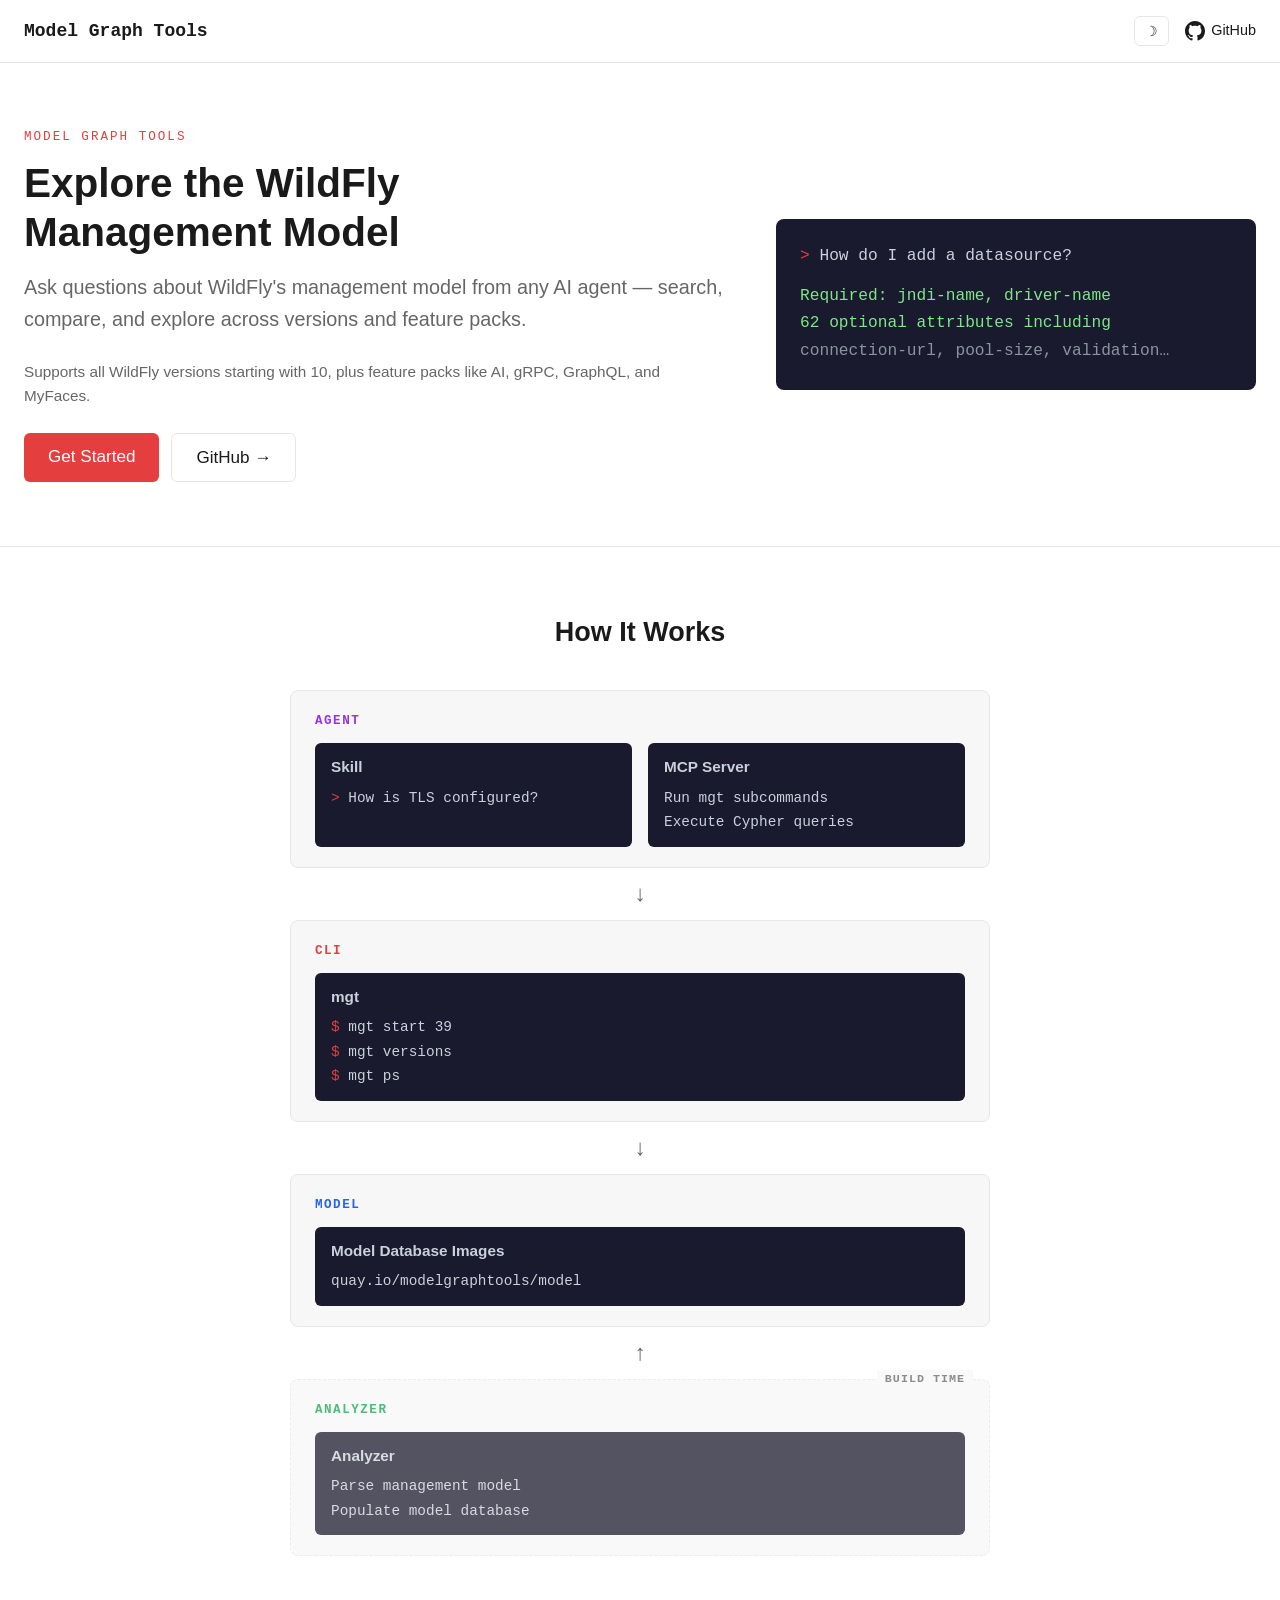
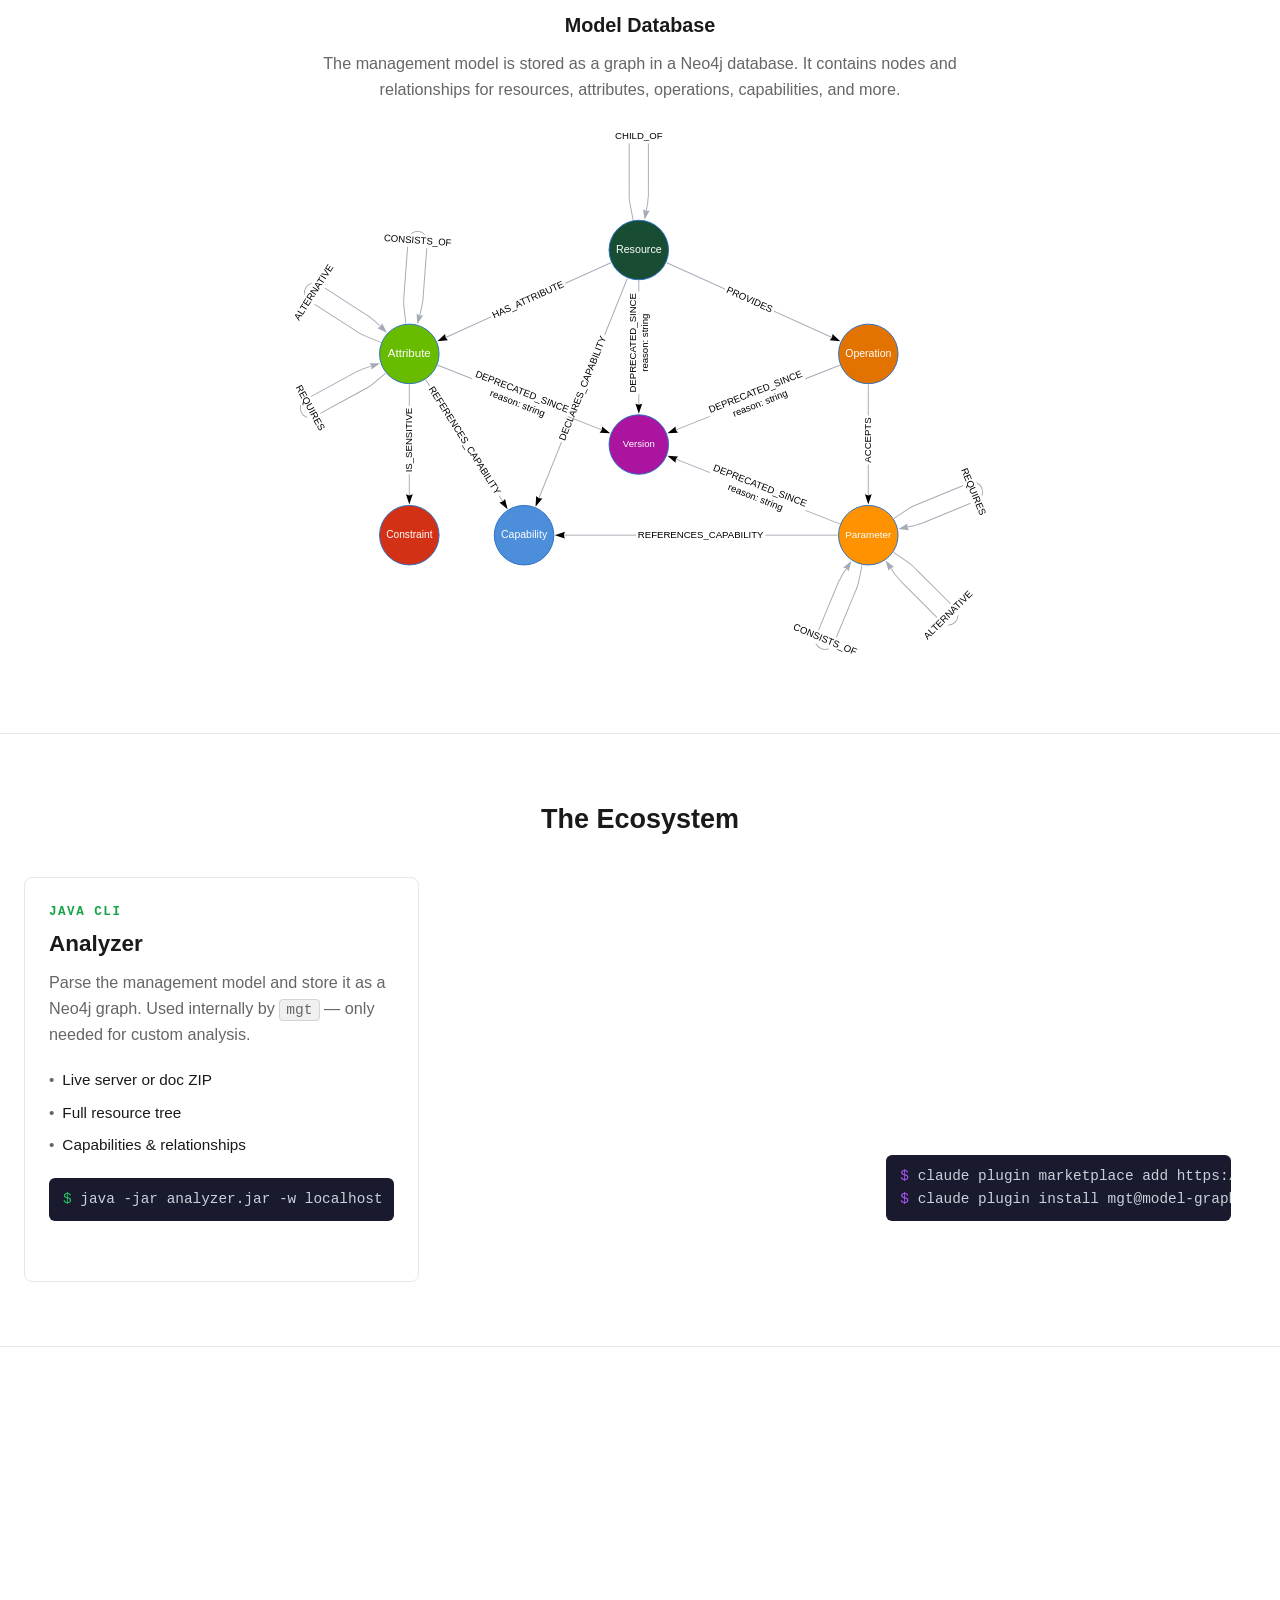
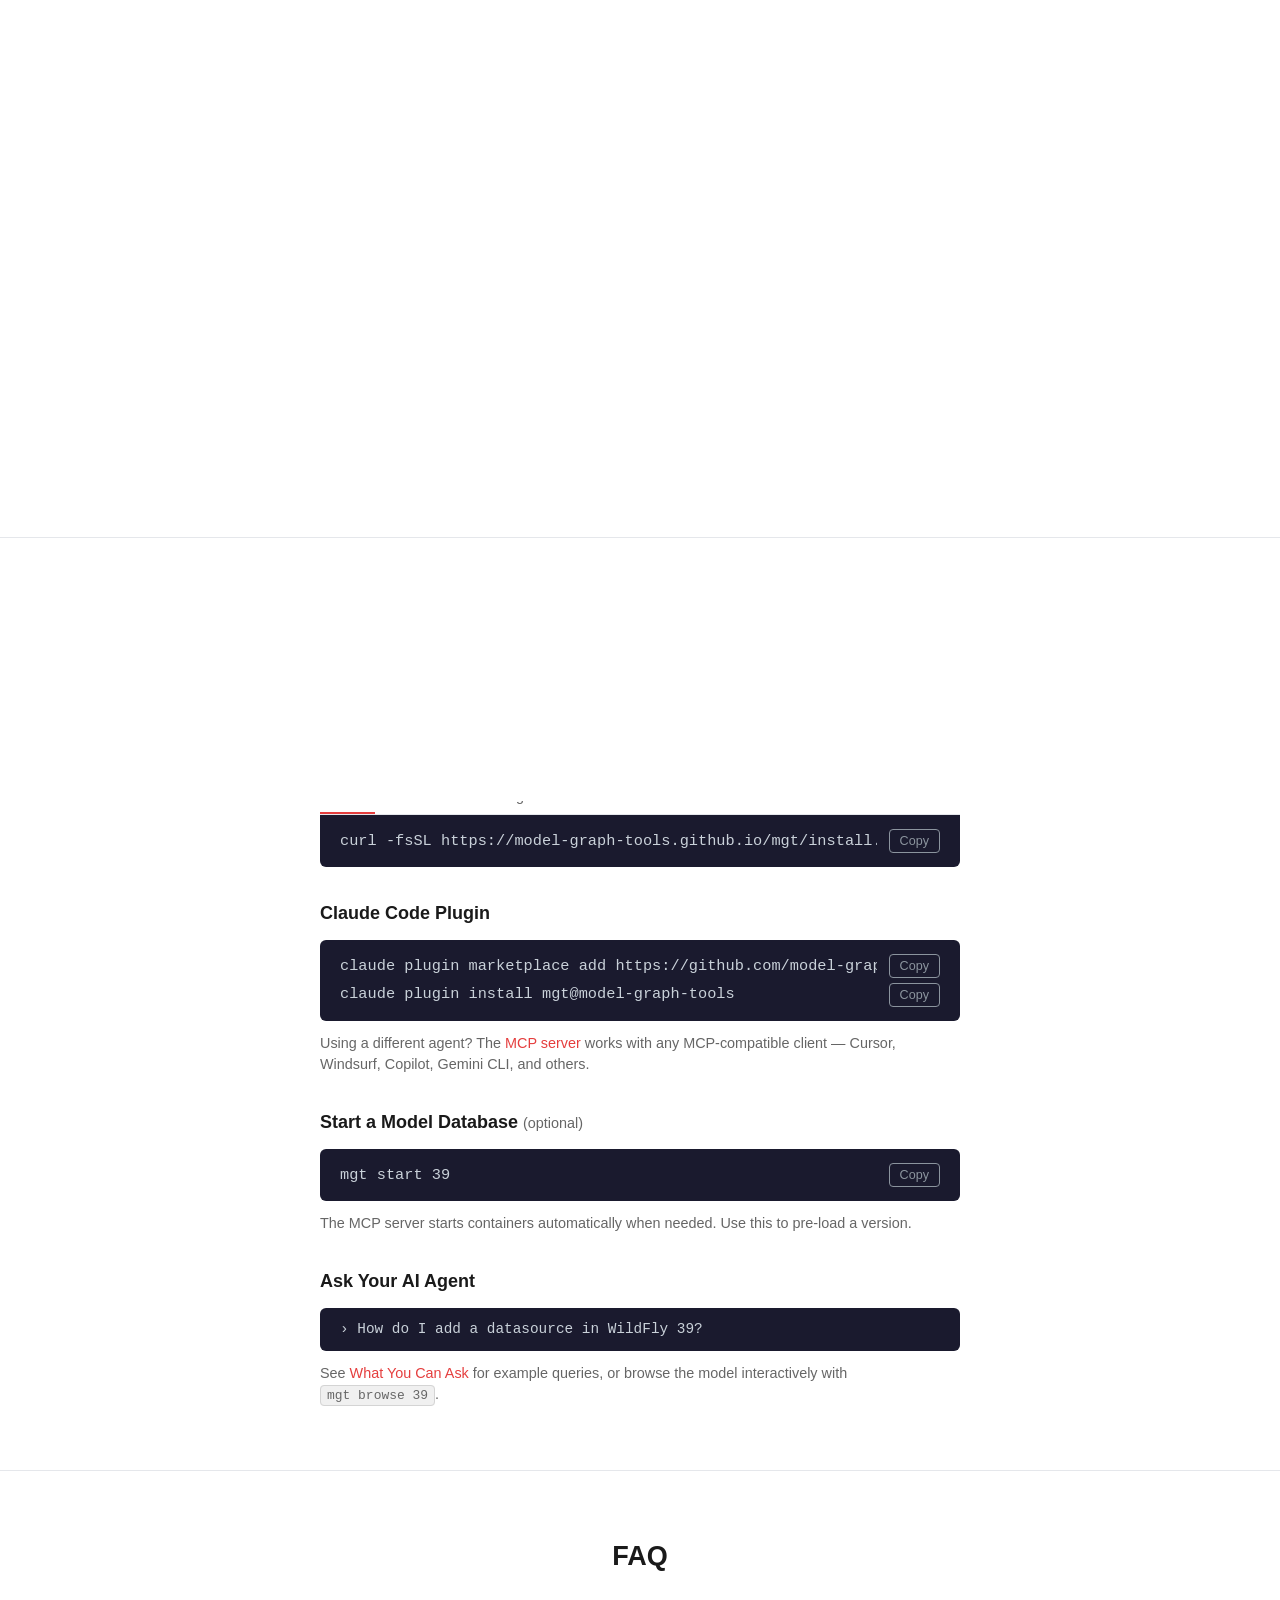
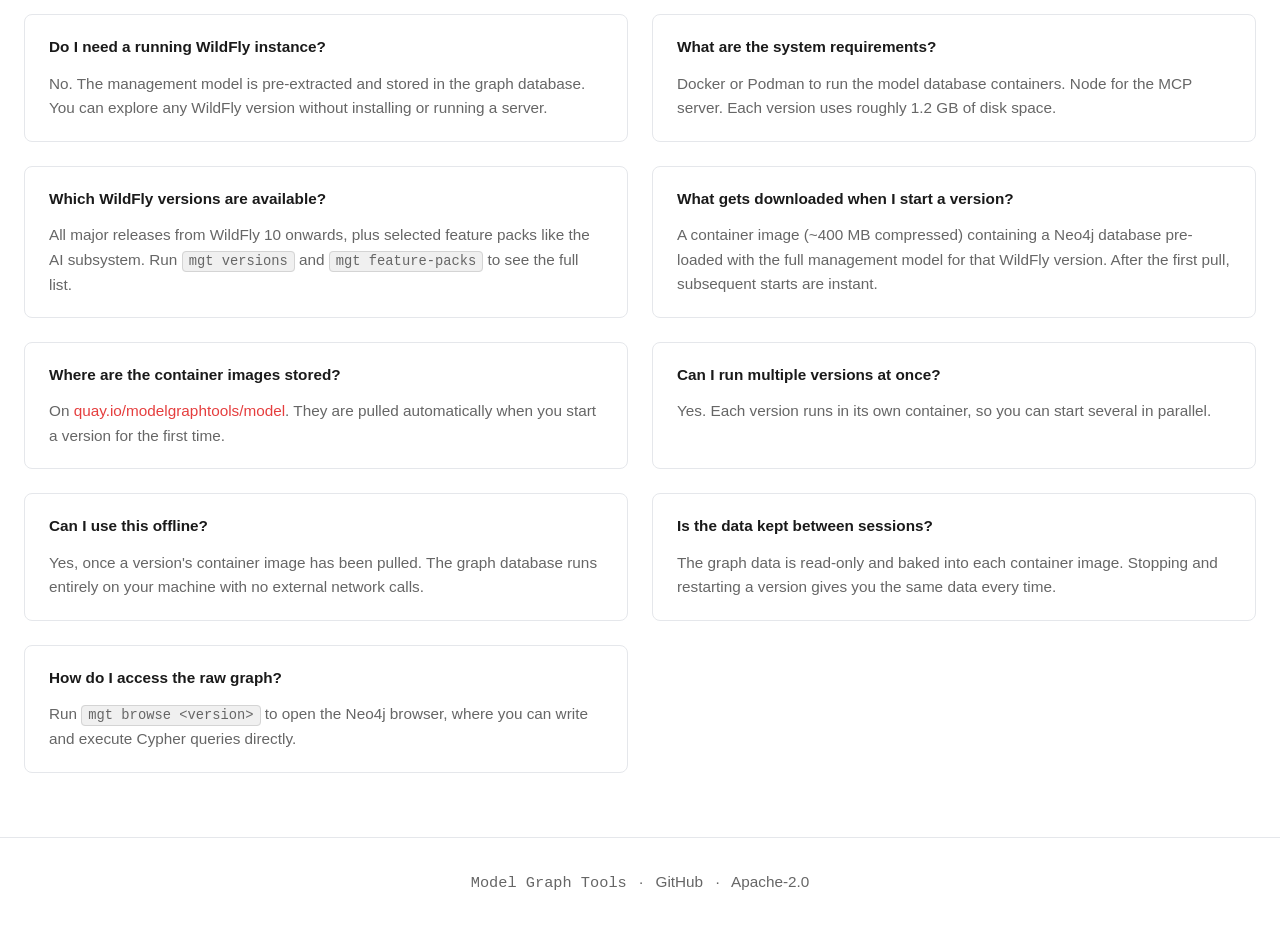
==== index.html @ 0ab3c269 "feat: add Model Health card and consolidate What You Can Ask section Merge Compare Versions and Stab" ====
<!doctype html>
<html lang="en" data-theme="light">
    <head>
        <meta charset="UTF-8" />
        <meta name="viewport" content="width=device-width, initial-scale=1.0" />
        <title>Model Graph Tools</title>
        <meta
            name="description"
            content="Parse, graph, search, and compare WildFly's management model across versions and feature packs."
        />
        <meta property="og:title" content="Model Graph Tools" />
        <meta property="og:description" content="Parse, graph, search, and compare WildFly's management model across versions and feature packs." />
        <meta property="og:type" content="website" />
        <meta property="og:url" content="https://model-graph-tools.github.io" />
        <meta property="og:image" content="https://model-graph-tools.github.io/icon.png" />
        <meta name="twitter:card" content="summary" />
        <meta name="twitter:title" content="Model Graph Tools" />
        <meta name="twitter:description" content="Parse, graph, search, and compare WildFly's management model across versions and feature packs." />
        <link rel="icon" type="image/png" href="icon.png" />
        <link rel="stylesheet" href="styles.css" />
    </head>
    <body>
        <a href="#main" class="skip-link">Skip to content</a>
        <header aria-label="Main navigation">
            <a href="/" class="logo mono">Model Graph Tools</a>
            <div class="header-actions">
                <button class="theme-toggle" id="themeToggle" aria-label="Toggle dark mode">
                    <span id="themeIcon">&#9789;</span>
                </button>
                <a href="https://github.com/model-graph-tools" class="github-link" target="_blank" rel="noopener">
                    <svg width="20" height="20" viewBox="0 0 16 16" fill="currentColor">
                        <path
                            d="M8 0C3.58 0 0 3.58 0 8c0 3.54 2.29 6.53 5.47 7.59.4.07.55-.17.55-.38 0-.19-.01-.82-.01-1.49-2.01.37-2.53-.49-2.69-.94-.09-.23-.48-.94-.82-1.13-.28-.15-.68-.52-.01-.53.63-.01 1.08.58 1.23.82.72 1.21 1.87.87 2.33.66.07-.52.28-.87.51-1.07-1.78-.2-3.64-.89-3.64-3.95 0-.87.31-1.59.82-2.15-.08-.2-.36-1.02.08-2.12 0 0 .67-.21 2.2.82.64-.18 1.32-.27 2-.27.68 0 1.36.09 2 .27 1.53-1.04 2.2-.82 2.2-.82.44 1.1.16 1.92.08 2.12.51.56.82 1.27.82 2.15 0 3.07-1.87 3.75-3.65 3.95.29.25.54.73.54 1.48 0 1.07-.01 1.93-.01 2.2 0 .21.15.46.55.38A8.013 8.013 0 0016 8c0-4.42-3.58-8-8-8z"
                        />
                    </svg>
                    GitHub
                </a>
            </div>
        </header>
        <main id="main">
        <section class="hero container">
            <div class="hero-text">
                <div class="hero-label mono">MODEL GRAPH TOOLS</div>
                <h1 class="hero-title">Explore the WildFly<br />Management Model</h1>
                <p class="hero-subtitle">
                    Ask questions about WildFly's management model from any AI agent &mdash; search, compare, and
                    explore across versions and feature packs.
                </p>
                <p class="hero-versions">Supports all WildFly versions starting with 10, plus feature packs like AI, gRPC, GraphQL, and MyFaces.</p>
                <div class="hero-actions">
                    <a href="#install" class="btn btn-primary">Get Started</a>
                    <a
                        href="https://github.com/model-graph-tools"
                        class="btn btn-outline"
                        target="_blank"
                        rel="noopener"
                        >GitHub &rarr;</a
                    >
                </div>
            </div>
            <div class="hero-terminal mono">
                <div class="hero-question"><span class="prompt">&gt;</span> How do I add a datasource?</div>
                <div class="hero-answer">Required: jndi-name, driver-name</div>
                <div class="hero-answer">62 optional attributes including</div>
                <div class="hero-answer muted">connection-url, pool-size, validation&hellip;</div>
            </div>
        </section>
        <section class="section diagram">
            <div class="container">
                <h2 class="section-title">How It Works</h2>
                <div class="architecture">
                    <div class="architecture-tier" data-color="purple">
                        <div class="architecture-tier-label label-mono mono">AGENT</div>
                        <div class="architecture-tier-content">
                            <div class="architecture-inner">
                                <div class="architecture-inner-name">Skill</div>
                                <div class="architecture-inner-detail mono">
                                    <span class="prompt">&gt;</span> How is TLS configured?
                                </div>
                            </div>
                            <div class="architecture-inner">
                                <div class="architecture-inner-name">MCP Server</div>
                                <div class="architecture-inner-detail mono">
                                    <div>Run mgt subcommands</div>
                                    <div>Execute Cypher queries</div>
                                </div>
                            </div>
                        </div>
                    </div>
                    <div class="architecture-arrow">&darr;</div>
                    <div class="architecture-tier" data-color="red">
                        <div class="architecture-tier-label label-mono mono">CLI</div>
                        <div class="architecture-tier-content">
                            <div class="architecture-inner">
                                <div class="architecture-inner-name">mgt</div>
                                <div class="architecture-inner-detail mono">
                                    <div><span class="prompt">$</span> mgt start 39</div>
                                    <div><span class="prompt">$</span> mgt versions</div>
                                    <div><span class="prompt">$</span> mgt ps</div>
                                </div>
                            </div>
                        </div>
                    </div>
                    <div class="architecture-arrow">&darr;</div>
                    <div class="architecture-tier" data-color="blue">
                        <div class="architecture-tier-label label-mono mono">MODEL</div>
                        <div class="architecture-tier-content">
                            <div class="architecture-inner">
                                <div class="architecture-inner-name">Model Database Images</div>
                                <div class="architecture-inner-detail mono">
                                    <a href="https://quay.io/repository/modelgraphtools/model" target="_blank">quay.io/modelgraphtools/model</a>
                                </div>
                            </div>
                        </div>
                    </div>
                    <div class="architecture-arrow">&uarr;</div>
                    <div class="architecture-tier dashed" data-color="green">
                        <span class="architecture-tier-badge mono">BUILD TIME</span>
                        <div class="architecture-tier-label label-mono mono">ANALYZER</div>
                        <div class="architecture-tier-content">
                            <div class="architecture-inner">
                                <div class="architecture-inner-name">Analyzer</div>
                                <div class="architecture-inner-detail mono">
                                    <div>Parse management model</div>
                                    <div>Populate model database</div>
                                </div>
                            </div>
                        </div>
                    </div>
                </div>
                <div class="schema-container">
                    <h3 class="schema-title">Model Database</h3>
                    <p class="schema-caption">
                        The management model is stored as a graph in a Neo4j database. It contains nodes and relationships for
                        resources, attributes, operations, capabilities, and more.
                    </p>
                    <img
                        src="schema.svg"
                        alt="Graph schema showing resource, attribute, operation, capability, and parameter nodes with their relationships"
                        class="schema-img"
                    />
                </div>
            </div>
        </section>
        <section class="section ecosystem">
            <div class="container">
                <h2 class="section-title">The Ecosystem</h2>
                <div class="cards">
                    <div class="card" data-color="green">
                        <div class="card-label label-mono mono">JAVA CLI</div>
                        <div class="card-name">Analyzer</div>
                        <p class="card-desc">Parse the management model and store it as a Neo4j graph. Used internally by <code>mgt</code> &mdash; only needed for custom analysis.</p>
                        <ul class="card-features">
                            <li>Live server or doc ZIP</li>
                            <li>Full resource tree</li>
                            <li>Capabilities &amp; relationships</li>
                        </ul>
                        <div class="card-terminal mono">
                            <span class="prompt">$</span> <span class="cmd">java -jar analyzer.jar -w localhost</span>
                        </div>
                        <a
                            href="https://github.com/model-graph-tools/analyzer"
                            class="card-link"
                            target="_blank"
                            rel="noopener"
                            >View on GitHub &rarr;</a
                        >
                    </div>
                    <div class="card" data-color="red">
                        <div class="card-label label-mono mono">RUST CLI</div>
                        <div class="card-name">mgt</div>
                        <p class="card-desc">Orchestrate the analysis pipeline and manage model containers.</p>
                        <ul class="card-features">
                            <li>Analyze WildFly and feature packs</li>
                            <li>Start/stop model containers</li>
                            <li>Browse with Neo4j (<code>mgt browse &lt;version&gt;</code>)</li>
                        </ul>
                        <div class="card-terminal mono">
                            <span class="prompt">$</span> <span class="cmd">mgt start 39</span>
                        </div>
                        <a
                            href="https://github.com/model-graph-tools/tooling"
                            class="card-link"
                            target="_blank"
                            rel="noopener"
                            >View on GitHub &rarr;</a
                        >
                    </div>
                    <div class="card" data-color="purple">
                        <div class="card-label label-mono mono">MCP SERVER</div>
                        <div class="card-name">Claude Plugin</div>
                        <p class="card-desc">Explore the model from AI agents via MCP and agent skills.</p>
                        <ul class="card-features">
                            <li>Search &amp; browse resources</li>
                            <li>Compare versions</li>
                            <li>Run Cypher queries</li>
                        </ul>
                        <div class="card-terminal mono">
                            <div>
                                <span class="prompt">$</span>
                                <span class="cmd"
                                    >claude plugin marketplace add
                                    https://github.com/model-graph-tools/claude-plugin</span
                                >
                            </div>
                            <div>
                                <span class="prompt">$</span>
                                <span class="cmd">claude plugin install mgt@model-graph-tools</span>
                            </div>
                        </div>
                        <div class="card-links">
                            <a
                                href="https://github.com/model-graph-tools/claude-plugin"
                                class="card-link"
                                target="_blank"
                                rel="noopener"
                                >View on GitHub &rarr;</a
                            >
                            <a
                                href="https://github.com/model-graph-tools/claude-plugin#what-you-can-do"
                                class="card-link"
                                target="_blank"
                                rel="noopener"
                                >Tool reference &rarr;</a
                            >
                        </div>
                    </div>
                </div>
            </div>
        </section>
        <section class="section prompts" id="prompts">
            <div class="container">
                <h2 class="section-title">What You Can Ask</h2>
                <p class="prompts-subtitle">
                    Use natural language or the <code>/mgt:model</code> slash command in Claude Code. The
                    skill also activates automatically in any MCP&#8209;compatible agent.
                </p>
                <div class="content-grid">
                    <div class="content-card">
                        <div class="content-card-title">Browse &amp; Search</div>
                        <ul class="prompts-list mono">
                            <li>How do I add a new datasource?</li>
                            <li>How does the logging subsystem work?</li>
                            <li>How is TLS configured?</li>
                            <li>Tell me more about credential stores.</li>
                        </ul>
                    </div>
                    <div class="content-card">
                        <div class="content-card-title">Versions &amp; Lifecycle</div>
                        <ul class="prompts-list mono">
                            <li>Compare the last two versions of WildFly.</li>
                            <li>Compare the undertow subsystem between WildFly 12 and now.</li>
                            <li>What resources have been deprecated recently?</li>
                            <li>Show me all preview resources.</li>
                        </ul>
                    </div>
                    <div class="content-card">
                        <div class="content-card-title">Model Health</div>
                        <ul class="prompts-list mono">
                            <li>Are there timeout attributes without a time unit?</li>
                            <li>Find password attributes not marked as sensitive.</li>
                            <li>Are there conflicting attribute dependencies?</li>
                            <li>Which resources have the most attributes?</li>
                            <li>Are there capabilities declared but never referenced?</li>
                        </ul>
                    </div>
                    <div class="content-card">
                        <div class="content-card-title">Feature Packs</div>
                        <ul class="prompts-list mono">
                            <li>What resources does the AI feature pack provide?</li>
                            <li>How is the gRPC feature pack structured?</li>
                            <li>How do I configure the GraphQL feature pack?</li>
                            <li>Give me an overview of the MyFaces feature pack.</li>
                        </ul>
                    </div>
                </div>
            </div>
        </section>
        <section class="section install" id="install">
            <div class="container">
                <h2 class="section-title">Get Started</h2>
                <p class="install-prereq">
                    Requires
                    <a href="https://www.docker.com/get-started/" target="_blank" rel="noopener">Docker</a> or
                    <a href="https://podman.io/get-started" target="_blank" rel="noopener">Podman</a>
                    to run model database containers.
                    <a href="https://nodejs.org/" target="_blank" rel="noopener">Node</a> for the MCP server.
                </p>
                <div class="install-grid">
                    <div class="install-group">
                        <div class="install-group-title">mgt CLI</div>
                        <div class="tabs" role="tablist">
                            <button class="tab active" role="tab" id="tab-btn-curl" data-tab="curl" aria-selected="true" aria-controls="tab-curl" tabindex="0">curl</button>
                            <button class="tab" role="tab" id="tab-btn-brew" data-tab="brew" aria-selected="false" aria-controls="tab-brew" tabindex="-1">Homebrew</button>
                            <button class="tab" role="tab" id="tab-btn-cargo" data-tab="cargo" aria-selected="false" aria-controls="tab-cargo" tabindex="-1">Cargo</button>
                        </div>
                        <div class="tab-content active" id="tab-curl" role="tabpanel" aria-labelledby="tab-btn-curl" tabindex="0">
                            <div class="code-block mono">
                                <code>curl -fsSL https://model-graph-tools.github.io/mgt/install.sh | sh</code>
                                <button
                                    class="copy-btn"
                                    data-copy="curl -fsSL https://model-graph-tools.github.io/mgt/install.sh | sh"
                                >
                                    Copy
                                </button>
                            </div>
                        </div>
                        <div class="tab-content" id="tab-brew" role="tabpanel" aria-labelledby="tab-btn-brew" tabindex="0">
                            <div class="code-block mono">
                                <code>brew tap hpehl/tap &amp;&amp; brew install mgt</code>
                                <button class="copy-btn" data-copy="brew tap hpehl/tap && brew install mgt">
                                    Copy
                                </button>
                            </div>
                        </div>
                        <div class="tab-content" id="tab-cargo" role="tabpanel" aria-labelledby="tab-btn-cargo" tabindex="0">
                            <div class="code-block mono">
                                <code>cargo install mgt</code>
                                <button class="copy-btn" data-copy="cargo install mgt">Copy</button>
                            </div>
                        </div>
                    </div>
                    <div class="install-group">
                        <div class="install-group-title">Claude Code Plugin</div>
                        <div class="code-block standalone-code-block code-block-multi mono">
                            <div class="code-block-line">
                                <code
                                    >claude plugin marketplace add
                                    https://github.com/model-graph-tools/claude-plugin</code
                                >
                                <button
                                    class="copy-btn"
                                    data-copy="claude plugin marketplace add https://github.com/model-graph-tools/claude-plugin"
                                >
                                    Copy
                                </button>
                            </div>
                            <div class="code-block-line">
                                <code>claude plugin install mgt@model-graph-tools</code>
                                <button class="copy-btn" data-copy="claude plugin install mgt@model-graph-tools">
                                    Copy
                                </button>
                            </div>
                        </div>
                        <p class="install-note">
                            Using a different agent? The
                            <a href="https://github.com/model-graph-tools/claude-plugin#other-ai-agents" target="_blank" rel="noopener">MCP server</a>
                            works with any MCP&#8209;compatible client &mdash; Cursor, Windsurf, Copilot, Gemini CLI, and others.
                        </p>
                    </div>
                    <div class="install-group">
                        <div class="install-group-title">Start a Model Database <span class="next-steps-optional">(optional)</span></div>
                        <div class="code-block standalone-code-block mono">
                            <code>mgt start 39</code>
                            <button class="copy-btn" data-copy="mgt start 39">Copy</button>
                        </div>
                        <p class="install-note">The MCP server starts containers automatically when needed. Use this to pre&#8209;load a version.</p>
                    </div>
                    <div class="install-group">
                        <div class="install-group-title">Ask Your AI Agent</div>
                        <p class="next-steps-example mono">&rsaquo; How do I add a datasource in WildFly 39?</p>
                        <p class="install-note">
                            See <a href="#prompts">What You Can Ask</a> for example queries, or browse the model
                            interactively with <code>mgt browse 39</code>.
                        </p>
                    </div>
                </div>
            </div>
        </section>
        <section class="section faq">
            <div class="container">
                <h2 class="section-title">FAQ</h2>
                <div class="content-grid">
                    <div class="content-card">
                        <div class="content-card-title">Do I need a running WildFly instance?</div>
                        <p class="faq-answer">
                            No. The management model is pre-extracted and stored in the graph database. You can
                            explore any WildFly version without installing or running a server.
                        </p>
                    </div>
                    <div class="content-card">
                        <div class="content-card-title">What are the system requirements?</div>
                        <p class="faq-answer">
                            Docker or Podman to run the model database containers. Node for the MCP server.
                            Each version uses roughly 1.2 GB of disk space.
                        </p>
                    </div>
                    <div class="content-card">
                        <div class="content-card-title">Which WildFly versions are available?</div>
                        <p class="faq-answer">
                            All major releases from WildFly 10 onwards, plus selected feature packs like the AI
                            subsystem. Run <code class="mono">mgt versions</code> and
                            <code class="mono">mgt feature-packs</code> to see the full list.
                        </p>
                    </div>
                    <div class="content-card">
                        <div class="content-card-title">What gets downloaded when I start a version?</div>
                        <p class="faq-answer">
                            A container image (~400 MB compressed) containing a Neo4j database pre-loaded with the
                            full management model for that WildFly version. After the first pull, subsequent starts
                            are instant.
                        </p>
                    </div>
                    <div class="content-card">
                        <div class="content-card-title">Where are the container images stored?</div>
                        <p class="faq-answer">
                            On <a href="https://quay.io/repository/modelgraphtools/model" target="_blank" rel="noopener">quay.io/modelgraphtools/model</a>.
                            They are pulled automatically when you start a version for the first time.
                        </p>
                    </div>
                    <div class="content-card">
                        <div class="content-card-title">Can I run multiple versions at once?</div>
                        <p class="faq-answer">
                            Yes. Each version runs in its own container, so you can start several in parallel.
                        </p>
                    </div>
                    <div class="content-card">
                        <div class="content-card-title">Can I use this offline?</div>
                        <p class="faq-answer">
                            Yes, once a version's container image has been pulled. The graph database runs entirely
                            on your machine with no external network calls.
                        </p>
                    </div>
                    <div class="content-card">
                        <div class="content-card-title">Is the data kept between sessions?</div>
                        <p class="faq-answer">
                            The graph data is read-only and baked into each container image. Stopping and restarting
                            a version gives you the same data every time.
                        </p>
                    </div>
                    <div class="content-card">
                        <div class="content-card-title">How do I access the raw graph?</div>
                        <p class="faq-answer">
                            Run <code class="mono">mgt browse &lt;version&gt;</code> to open the Neo4j browser, where you
                            can write and execute Cypher queries directly.
                        </p>
                    </div>
                </div>
            </div>
        </section>
        <div id="copyStatus" class="sr-only" aria-live="polite"></div>
        </main>
        <footer>
            <div class="container">
                <span class="mono">Model Graph Tools</span>
                <span class="footer-sep">&middot;</span>
                <a href="https://github.com/model-graph-tools" target="_blank" rel="noopener">GitHub</a>
                <span class="footer-sep">&middot;</span>
                <span>Apache-2.0</span>
            </div>
        </footer>
        <script src="main.js"></script>
    </body>
</html>
---- styles.css ----
/* ──────────────────────────────────────
   Base: Custom properties & resets
   ────────────────────────────────────── */

:root {
    /* Colors */
    --bg: #ffffff;
    --bg-secondary: #f7f7f7;
    --text: #1a1a1a;
    --text-secondary: #666666;
    --border: #e5e7eb;
    --accent: #e53e3e;
    --accent-hover: #c53030;
    --terminal-bg: #1a1a2e;
    --terminal-text: #c9d1d9;
    --terminal-prompt: #e53e3e;
    --terminal-success: #7ee787;
    --terminal-muted: #8b949e;
    --red: #e53e3e;
    --red-bg: #fef2f2;
    --red-text: #e53e3e;
    --green: #22c55e;
    --green-bg: #f0fdf4;
    --green-text: #16a34a;
    --blue: #3b82f6;
    --blue-bg: #eff6ff;
    --blue-text: #2563eb;
    --purple: #a855f7;
    --purple-bg: #faf5ff;
    --purple-text: #9333ea;
    --code-bg: #f0f0f0;
    --code-border: #d4d4d4;

    /* Spacing */
    --space-xs: 4px;
    --space-xs-sm: 6px;
    --space-sm: 8px;
    --space-sm-md: 10px;
    --space-md: 12px;
    --space-md-lg: 14px;
    --space-lg: 16px;
    --space-lg-xl: 20px;
    --space-xl: 24px;
    --space-2xl: 32px;
    --space-3xl: 48px;
    --space-4xl: 64px;
    --space-5xl: 80px;

    /* Radii */
    --radius-sm: 4px;
    --radius-md: 6px;
    --radius-lg: 8px;

    /* Typography */
    --font-size-base: 18px;
    --font-2xs: 0.65rem;
    --font-xs: 0.7rem;
    --font-sm: 0.8rem;
    --font-base: 0.85rem;
    --font-md: 0.9rem;
    --font-lg: 0.95rem;

    /* Layout */
    --max-width: 1280px;
}

[data-theme="dark"] {
    --bg: #0d1117;
    --bg-secondary: #161b22;
    --text: #c9d1d9;
    --text-secondary: #8b949e;
    --border: #30363d;
    --accent: #e53e3e;
    --accent-hover: #f56565;
    --terminal-bg: #161b22;
    --red-bg: #0d1117;
    --red-text: #f56565;
    --green-bg: #0d1117;
    --green-text: #7ee787;
    --blue-bg: #0d1117;
    --blue-text: #79c0ff;
    --purple-bg: #0d1117;
    --purple-text: #d2a8ff;
    --code-bg: #1c2128;
    --code-border: #30363d;
}

@media (prefers-color-scheme: dark) {
    :root:not([data-theme]) {
        --bg: #0d1117;
        --bg-secondary: #161b22;
        --text: #c9d1d9;
        --text-secondary: #8b949e;
        --border: #30363d;
        --accent: #e53e3e;
        --accent-hover: #f56565;
        --terminal-bg: #161b22;
        --red-bg: #0d1117;
        --red-text: #f56565;
        --green-bg: #0d1117;
        --green-text: #7ee787;
        --blue-bg: #0d1117;
        --blue-text: #79c0ff;
        --purple-bg: #0d1117;
        --purple-text: #d2a8ff;
        --code-bg: #1c2128;
        --code-border: #30363d;
    }
}

html {
    font-size: var(--font-size-base);
}

*,
*::before,
*::after {
    box-sizing: border-box;
    margin: 0;
    padding: 0;
}

body {
    font-family: -apple-system, BlinkMacSystemFont, "Segoe UI", Roboto, Oxygen, Ubuntu, sans-serif;
    background: var(--bg);
    color: var(--text);
    line-height: 1.6;
    transition:
        background 0.2s,
        color 0.2s;
}

code {
    font-size: 0.9em;
    background: var(--code-bg);
    border: 1px solid var(--code-border);
    border-radius: 4px;
    padding: 2px 6px;
    white-space: nowrap;
}

/* ──────────────────────────────────────
   Skip link (accessibility)
   ────────────────────────────────────── */

.skip-link {
    position: absolute;
    top: -100%;
    left: var(--space-xl);
    background: var(--accent);
    color: #fff;
    padding: var(--space-sm) var(--space-lg);
    border-radius: var(--radius-md);
    font-size: var(--font-base);
    text-decoration: none;
    z-index: 100;
}

.skip-link:focus {
    top: var(--space-sm);
}

/* ──────────────────────────────────────
   Layout
   ────────────────────────────────────── */

.container {
    max-width: var(--max-width);
    margin: 0 auto;
    padding: 0 var(--space-xl);
}

.mono {
    font-family: "SFMono-Regular", Consolas, "Liberation Mono", Menlo, monospace;
}

.label-mono {
    font-size: var(--font-xs);
    letter-spacing: 1.5px;
    font-weight: 600;
}

.sr-only {
    position: absolute;
    width: 1px;
    height: 1px;
    padding: 0;
    margin: -1px;
    overflow: hidden;
    clip: rect(0, 0, 0, 0);
    white-space: nowrap;
    border: 0;
}

[data-color="purple"] { --tier-color: var(--purple-text); --tier-color-bright: var(--purple); }
[data-color="red"]    { --tier-color: var(--accent);       --tier-color-bright: var(--accent); }
[data-color="green"]  { --tier-color: var(--green-text);   --tier-color-bright: var(--green); }
[data-color="blue"]   { --tier-color: var(--blue-text);    --tier-color-bright: var(--blue); }

.section {
    padding: var(--space-4xl) 0;
    border-top: 1px solid var(--border);
}

.section-title {
    font-size: 1.5rem;
    font-weight: 700;
    text-align: center;
    margin-bottom: 2rem;
}

.section a:not(.btn) {
    color: var(--accent);
    text-decoration: none;
}

.section a:not(.btn):hover {
    text-decoration: underline;
}

/* ──────────────────────────────────────
   Header
   ────────────────────────────────────── */

header {
    display: flex;
    align-items: center;
    justify-content: space-between;
    padding: var(--space-lg) var(--space-xl);
    border-bottom: 1px solid var(--border);
    position: sticky;
    top: 0;
    background: var(--bg);
    z-index: 10;
}

.logo {
    font-size: 1rem;
    font-weight: 700;
    color: var(--text);
    text-decoration: none;
}

.header-actions {
    display: flex;
    align-items: center;
    gap: var(--space-lg);
}

.theme-toggle {
    background: none;
    border: 1px solid var(--border);
    border-radius: var(--radius-md);
    padding: var(--space-xs-sm) var(--space-sm-md);
    cursor: pointer;
    color: var(--text);
    font-size: var(--font-sm);
    transition: border-color 0.2s;
}

.theme-toggle:hover {
    border-color: var(--accent);
}

.github-link {
    color: var(--text);
    text-decoration: none;
    font-size: var(--font-sm);
    display: flex;
    align-items: center;
    gap: var(--space-xs-sm);
}

.github-link:hover {
    color: var(--accent);
}

/* ──────────────────────────────────────
   Hero
   ────────────────────────────────────── */

.hero {
    display: flex;
    align-items: center;
    gap: var(--space-3xl);
    padding-top: var(--space-5xl);
    padding-bottom: var(--space-5xl);
}

.hero-text {
    flex: 1;
}

.hero-label {
    font-size: var(--font-xs);
    letter-spacing: 2px;
    color: var(--accent);
    margin-bottom: var(--space-md);
}

.hero-title {
    font-size: 2.25rem;
    font-weight: 700;
    line-height: 1.2;
    margin-bottom: var(--space-lg);
}

.hero-subtitle {
    font-size: 1.1rem; /* unique size, no token */
    color: var(--text-secondary);
    margin-bottom: var(--space-xl);
}

.hero-versions {
    font-size: var(--font-base);
    color: var(--text-secondary);
    margin-bottom: var(--space-xl);
}

.hero-actions {
    display: flex;
    gap: var(--space-md);
}

.btn {
    display: inline-block;
    padding: var(--space-sm-md) var(--space-xl);
    border-radius: var(--radius-md);
    font-size: var(--font-lg);
    font-weight: 500;
    text-decoration: none;
    cursor: pointer;
    border: none;
    transition:
        background 0.2s,
        border-color 0.2s;
}

.btn-primary {
    background: var(--accent);
    color: #fff;
}

.btn-primary:hover {
    background: var(--accent-hover);
}

.btn-outline {
    background: transparent;
    color: var(--text);
    border: 1px solid var(--border);
}

.btn-outline:hover {
    border-color: var(--accent);
    color: var(--accent);
}

/* ──────────────────────────────────────
   Terminal: shared prompt & cmd styles
   ────────────────────────────────────── */

.hero-terminal {
    flex: 0 1 480px;
    background: var(--terminal-bg);
    border-radius: var(--radius-lg);
    padding: var(--space-xl);
    font-size: var(--font-md);
    line-height: 1.7;
}

.prompt {
    color: var(--terminal-prompt);
}

.card-terminal .cmd {
    color: var(--terminal-text);
}

.hero-terminal .muted {
    color: var(--terminal-muted);
}

.hero-question {
    color: var(--terminal-text);
    margin-bottom: var(--space-md);
}

.hero-answer {
    color: var(--terminal-success);
}

/* ──────────────────────────────────────
   Architecture diagram
   ────────────────────────────────────── */

.architecture {
    display: flex;
    flex-direction: column;
    align-items: center;
    max-width: 700px;
    margin: 0 auto 3rem;
}

.architecture-tier {
    width: 100%;
    border: 1px solid var(--border);
    border-radius: var(--radius-lg);
    padding: var(--space-lg-xl) var(--space-xl);
    background: var(--bg-secondary);
}

.architecture-tier-label {
    margin-bottom: var(--space-md);
    color: var(--tier-color);
}

.architecture-tier-content {
    display: flex;
    gap: var(--space-lg);
}

.architecture-inner {
    flex: 1;
    background: var(--terminal-bg);
    border-radius: var(--radius-md);
    padding: var(--space-md) var(--space-lg);
    min-width: 0;
}

.architecture-inner-name {
    font-size: var(--font-base);
    font-weight: 600;
    margin-bottom: var(--space-xs-sm);
    color: var(--terminal-text);
}

.architecture-inner-detail {
    font-size: var(--font-sm);
    color: var(--terminal-text);
    line-height: 1.7;

    a:not(.btn) {
        color: var(--terminal-text);
        text-decoration: none;

        &:hover {
            text-decoration: underline;
        }
    }
}

.architecture-arrow {
    color: var(--text-secondary);
    font-size: 1.25rem;
    padding: var(--space-sm) 0;
}

.architecture-tier.dashed {
    border-style: dashed;
    opacity: 0.75;
    position: relative;
}

.architecture-tier-badge {
    position: absolute;
    top: -10px;
    right: var(--space-lg);
    background: var(--bg-secondary);
    padding: 0 var(--space-sm);
    font-size: var(--font-2xs);
    letter-spacing: 1px;
    color: var(--text-secondary);
    font-weight: 600;
}

/* ──────────────────────────────────────
   Graph schema
   ────────────────────────────────────── */

.schema-container {
    text-align: center;
    max-width: 700px;
    margin: 0 auto;
}

.schema-title {
    font-size: 1.1rem;
    font-weight: 600;
    margin-bottom: 0.5rem;
}

.schema-caption {
    font-size: var(--font-md);
    color: var(--text-secondary);
    margin-bottom: 1.5rem;
}

.schema-img {
    max-width: 100%;
    height: auto;
}

[data-theme="dark"] .schema-img {
    filter: invert(0.85) hue-rotate(180deg) saturate(1.2);
}

/* ──────────────────────────────────────
   Ecosystem cards
   ────────────────────────────────────── */

.cards {
    display: flex;
    gap: var(--space-xl);
}

.card {
    flex: 1;
    min-width: 0;
    border: 1px solid var(--border);
    border-radius: var(--radius-lg);
    padding: var(--space-xl);
    display: flex;
    flex-direction: column;
}

.card-label {
    margin-bottom: var(--space-xs);
    color: var(--tier-color);
}

.card-name {
    font-size: 1.25rem;
    font-weight: 700;
    margin-bottom: var(--space-sm);
}

.card-desc {
    font-size: var(--font-md);
    color: var(--text-secondary);
    margin-bottom: var(--space-lg);
}

.card-features {
    list-style: none;
    margin-bottom: var(--space-lg);
    flex: 1;
}

.card-features li {
    font-size: var(--font-base);
    padding: var(--space-xs) 0;
    color: var(--text);
}

.card-features li::before {
    content: "\2022";
    color: var(--text-secondary);
    margin-right: var(--space-sm);
}

.card-terminal {
    background: var(--terminal-bg);
    border-radius: var(--radius-md);
    padding: var(--space-sm-md) var(--space-md-lg);
    font-size: var(--font-sm);
    margin-bottom: var(--space-md);
    overflow-x: auto;
    white-space: nowrap;
}

.card-terminal .prompt { color: var(--tier-color-bright); }

.card-links {
    display: flex;
    gap: var(--space-sm-md);
}

.card-link {
    font-size: var(--font-base);
}

/* ──────────────────────────────────────
   Prompts
   ────────────────────────────────────── */

.prompts-subtitle {
    text-align: center;
    color: var(--text-secondary);
    font-size: var(--font-lg);
    margin-bottom: 2rem;
    max-width: 640px;
    margin-left: auto;
    margin-right: auto;
}

.content-grid {
    display: grid;
    grid-template-columns: 1fr 1fr;
    gap: var(--space-xl);
}

.content-card {
    border: 1px solid var(--border);
    border-radius: var(--radius-lg);
    padding: var(--space-lg-xl) var(--space-xl);
}

.content-card-title {
    font-size: var(--font-base);
    font-weight: 600;
    margin-bottom: var(--space-md);
    color: var(--text);
}

.prompts-list {
    list-style: none;
}

.prompts-list li {
    font-size: var(--font-sm);
    padding: var(--space-xs-sm) 0;
    color: var(--text-secondary);
    border-bottom: 1px solid var(--border);
}

.prompts-list li:last-child {
    border-bottom: none;
    padding-bottom: 0;
}

.prompts-list li::before {
    content: "\203A";
    color: var(--accent);
    margin-right: var(--space-sm);
    font-weight: 700;
}

/* ──────────────────────────────────────
   FAQ
   ────────────────────────────────────── */

.faq-answer {
    font-size: var(--font-base);
    color: var(--text-secondary);
    line-height: 1.6;
}


/* ──────────────────────────────────────
   Install
   ────────────────────────────────────── */

.install-grid {
    display: flex;
    flex-direction: column;
    gap: var(--space-2xl);
    max-width: 640px;
    margin: 0 auto;
}

.install-group {
    flex: 1;
    min-width: 0;
    display: flex;
    flex-direction: column;
    justify-content: space-between;
}

.install-group-title {
    font-size: 1rem;
    font-weight: 600;
    margin-bottom: var(--space-md);
}

.install-prereq {
    text-align: center;
    font-size: var(--font-md);
    color: var(--text-secondary);
    margin-bottom: var(--space-2xl);
}

.install-note {
    font-size: var(--font-sm);
    color: var(--text-secondary);
    margin-top: var(--space-md);
    line-height: 1.5;
}

.next-steps-example {
    font-size: var(--font-sm);
    color: var(--text-secondary);
    padding: var(--space-sm-md) var(--space-lg-xl);
    background: var(--terminal-bg);
    border-radius: var(--radius-md);
    color: var(--terminal-text);
}

.next-steps-example::first-letter {
    color: var(--accent);
    font-weight: 700;
}

.next-steps-optional {
    font-weight: 400;
    font-size: var(--font-sm);
    color: var(--text-secondary);
}


.tabs {
    display: flex;
    border-bottom: 1px solid var(--border);
    margin-bottom: 0;
}

.tab {
    padding: var(--space-sm) var(--space-lg);
    font-size: var(--font-sm);
    background: none;
    border: none;
    border-bottom: 2px solid transparent;
    color: var(--text-secondary);
    cursor: pointer;
    transition:
        color 0.2s,
        border-color 0.2s;
}

.tab:hover {
    color: var(--text);
}

.tab.active {
    color: var(--accent);
    border-bottom-color: var(--accent);
}

.tab-content {
    display: none;
}

.tab-content.active {
    display: block;
}

/* ──────────────────────────────────────
   Code blocks
   ────────────────────────────────────── */

.code-block {
    background: var(--terminal-bg);
    border-radius: 0 0 var(--radius-md) var(--radius-md);
    padding: var(--space-md-lg) var(--space-lg-xl);
    font-size: var(--font-base);
    color: var(--terminal-text);
    display: flex;
    align-items: center;
    justify-content: space-between;
    gap: var(--space-md);
    overflow: hidden;
}

.code-block code,
.code-block-line code {
    background: none;
    border: none;
    border-radius: 0;
    padding: 0;
    font-size: inherit;
    flex: 1;
    white-space: nowrap;
    overflow-x: auto;
    min-width: 0;
}

.copy-btn {
    background: none;
    border: 1px solid var(--terminal-muted);
    border-radius: var(--radius-sm);
    color: var(--terminal-muted);
    padding: var(--space-xs) var(--space-sm-md);
    font-size: var(--font-xs);
    cursor: pointer;
    white-space: nowrap;
    transition:
        border-color 0.2s,
        color 0.2s;
}

.copy-btn:hover {
    border-color: var(--terminal-text);
    color: var(--terminal-text);
}

.standalone-code-block {
    border-radius: var(--radius-md);
}

.code-block-multi {
    flex-direction: column;
    align-items: stretch;
    gap: var(--space-xs);
}

.code-block-line {
    display: flex;
    align-items: center;
    justify-content: space-between;
    gap: var(--space-md);
    min-width: 0;
}

/* ──────────────────────────────────────
   Footer
   ────────────────────────────────────── */

footer {
    border-top: 1px solid var(--border);
    padding: var(--space-2xl) var(--space-xl);
    text-align: center;
    font-size: var(--font-base);
    color: var(--text-secondary);
}

footer a {
    color: var(--text-secondary);
    text-decoration: none;
}

footer a:hover {
    color: var(--accent);
}

footer .footer-sep {
    margin: 0 var(--space-sm);
}

/* ──────────────────────────────────────
   Responsive: tablet (≤ 1280px)
   ────────────────────────────────────── */

@media (max-width: 1280px) {
    .hero {
        padding-top: var(--space-4xl);
        padding-bottom: var(--space-4xl);
    }
}

/* ──────────────────────────────────────
   Responsive: mobile (≤ 768px)
   ────────────────────────────────────── */

@media (max-width: 768px) {
    :root {
        --font-size-base: 16px;
    }

    .hero {
        flex-direction: column;
        padding-top: var(--space-3xl);
        padding-bottom: var(--space-3xl);
        gap: var(--space-2xl);
    }

    .hero-terminal {
        flex: none;
        width: 100%;
    }

    .hero-title {
        font-size: 1.75rem;
    }

    .architecture-tier-content {
        flex-direction: column;
    }

    .schema-caption {
        display: none;
    }

    .cards {
        flex-direction: column;
    }

    .content-grid {
        grid-template-columns: 1fr;
    }

}
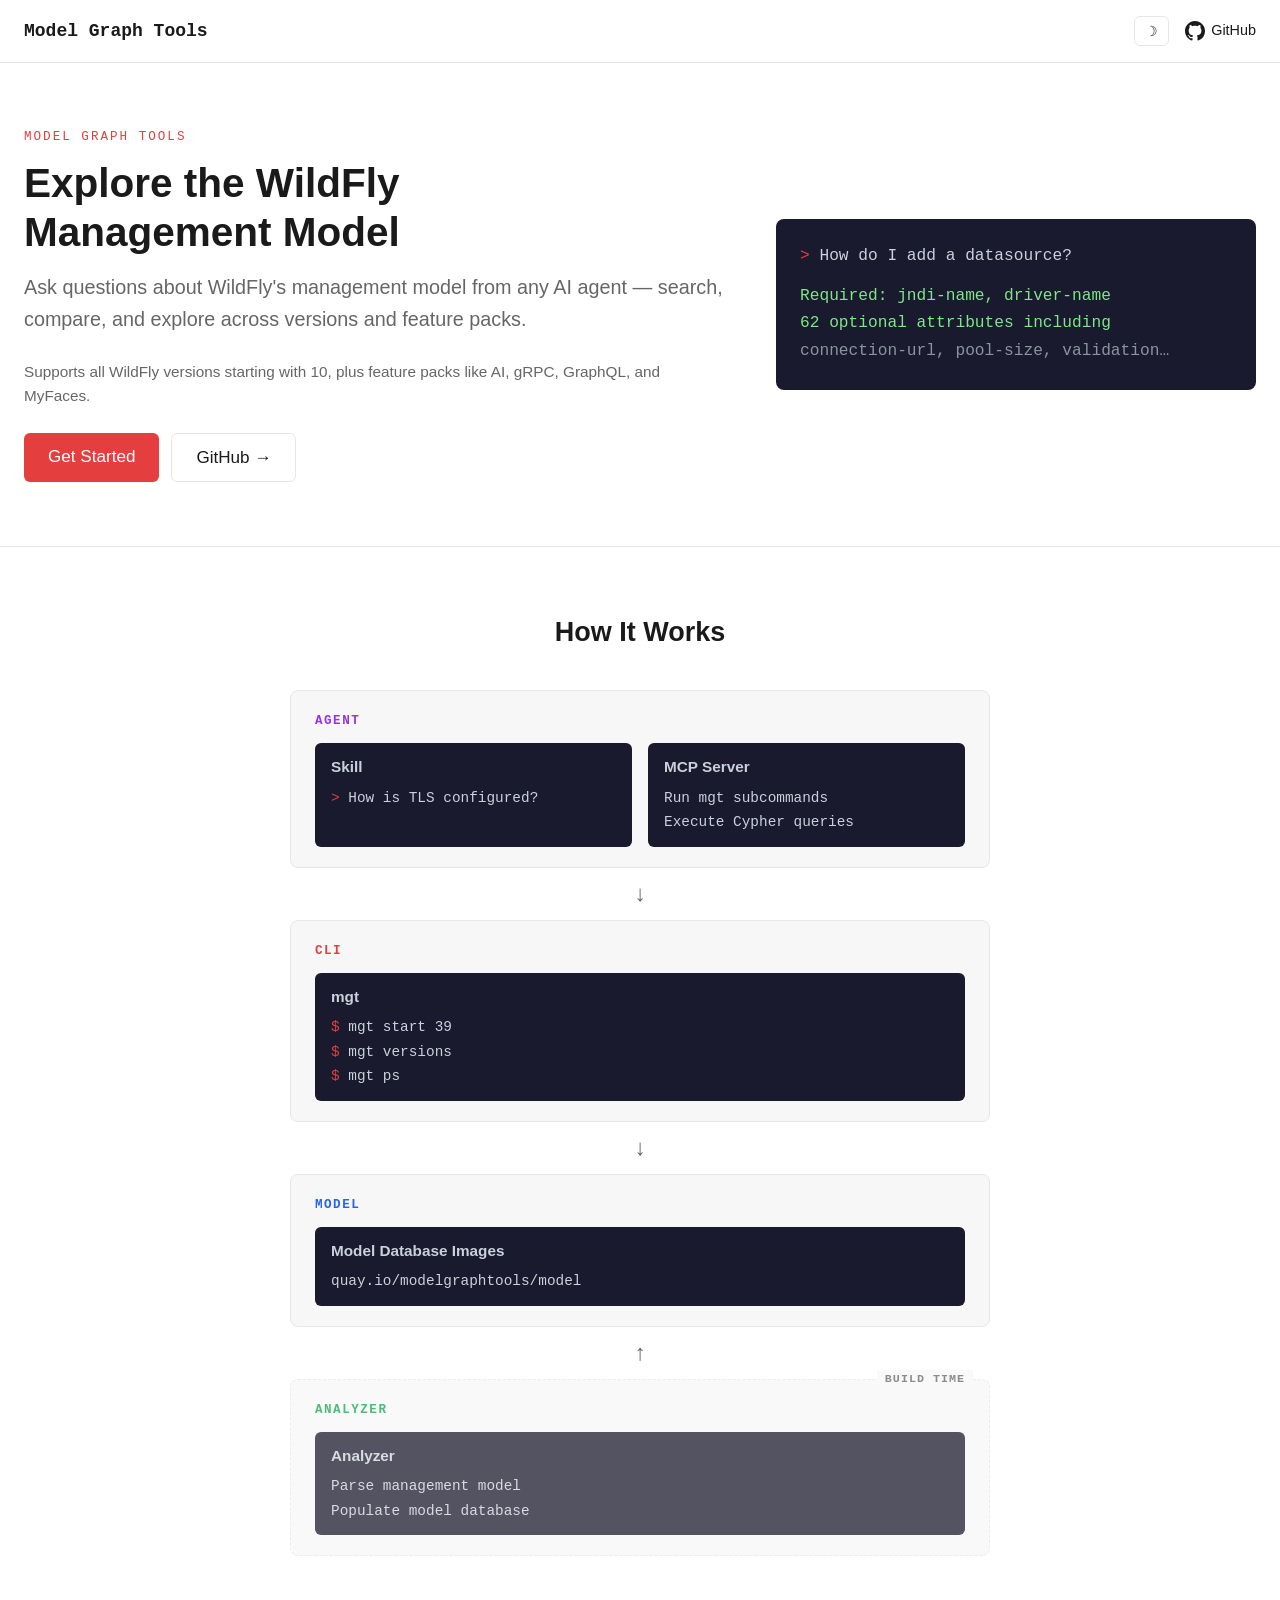
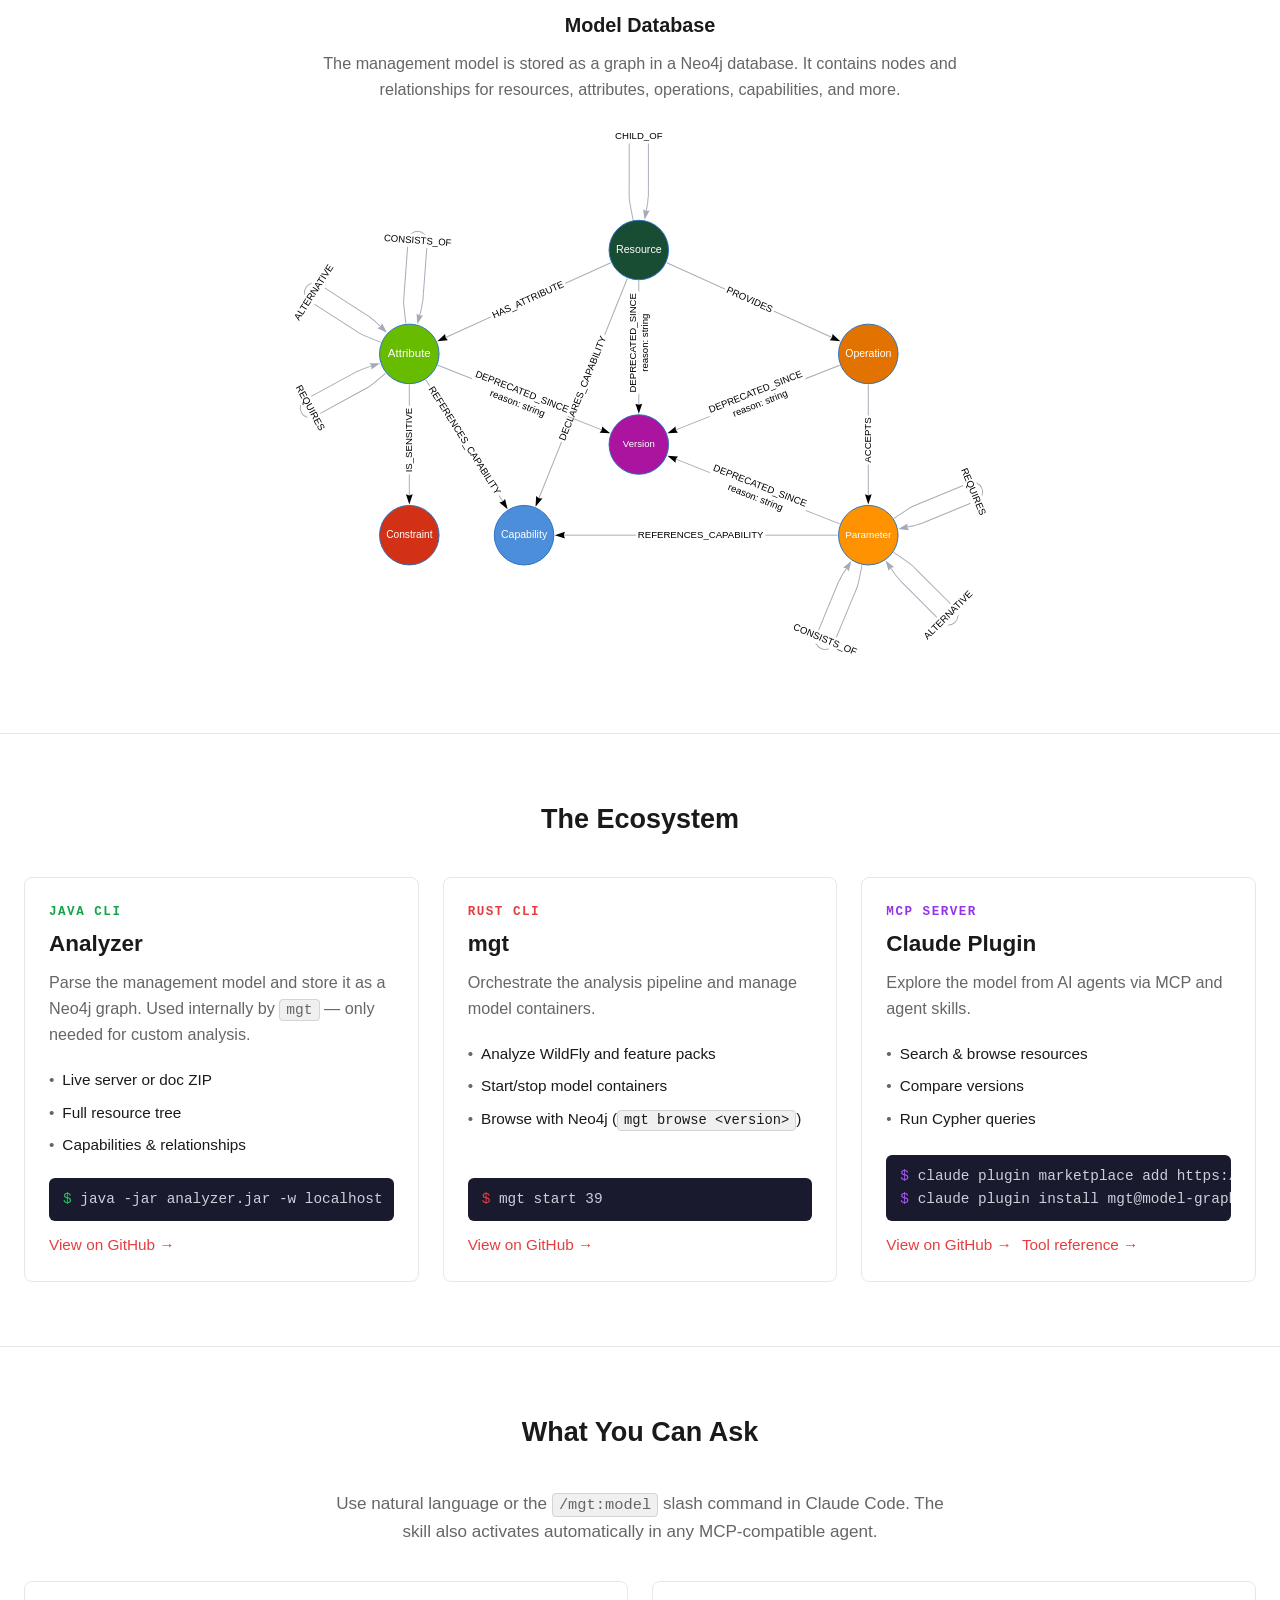
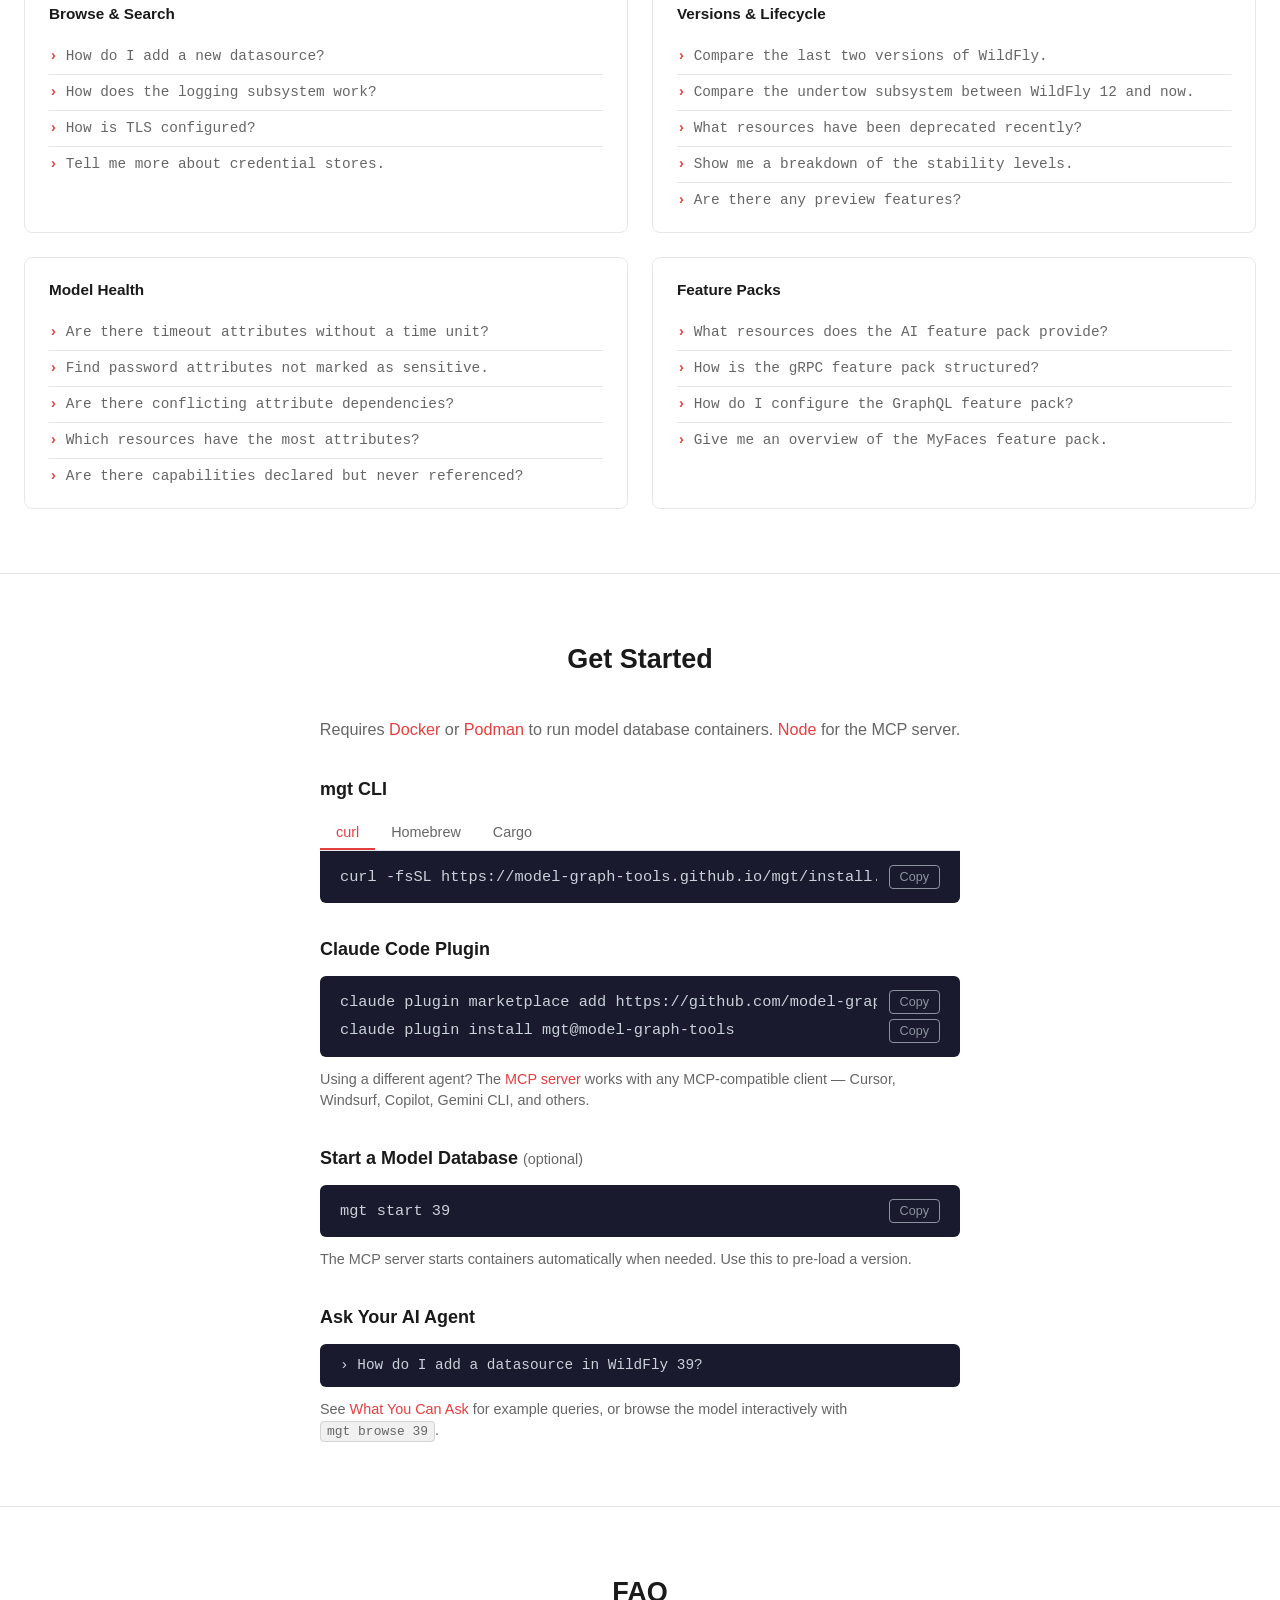
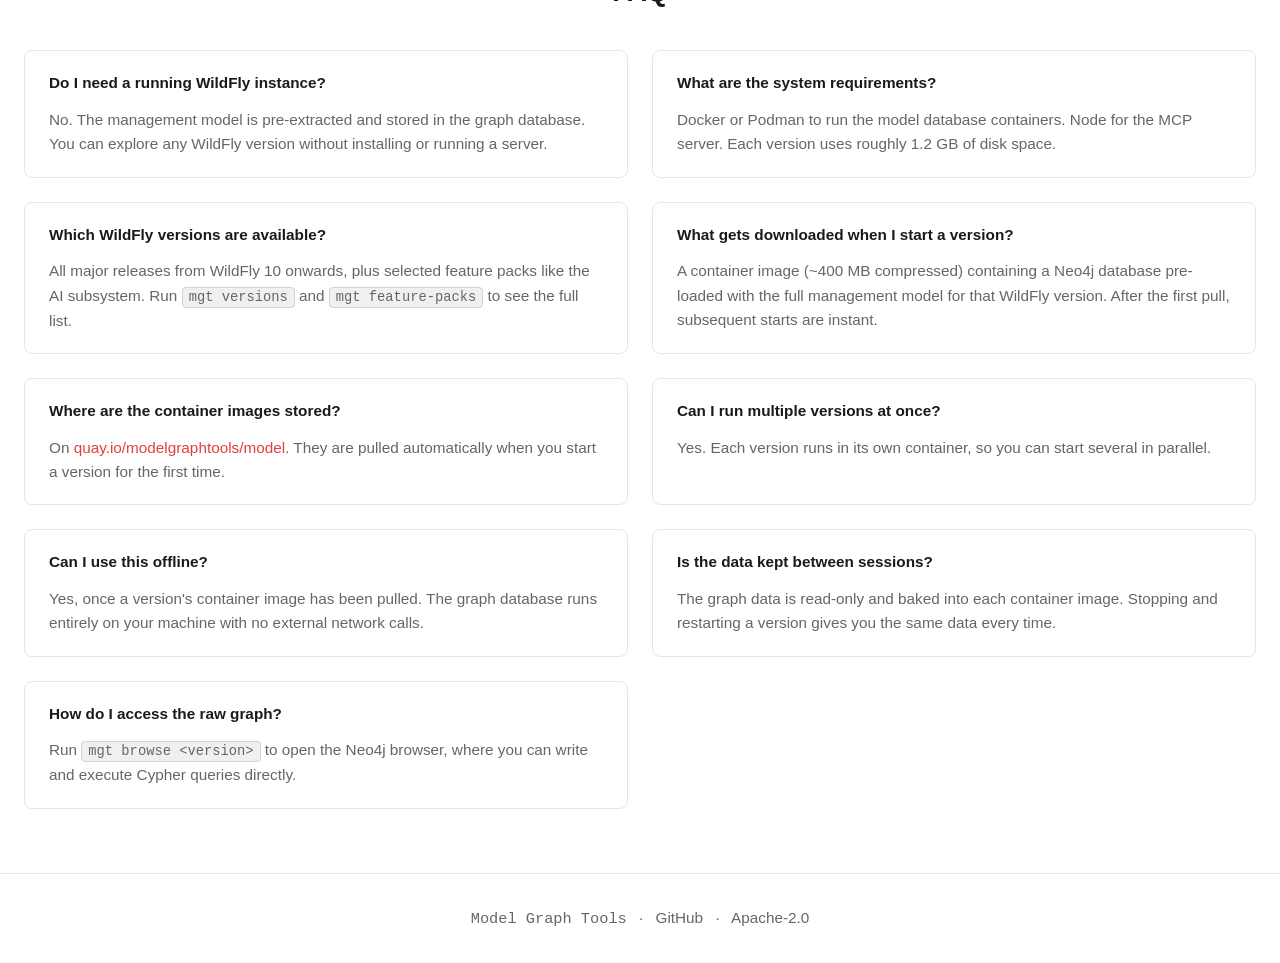
==== commit b9b5fe94: "Adjust questions" ====
--- a/index.html
+++ b/index.html
@@ -251,7 +251,8 @@
                             <li>Compare the last two versions of WildFly.</li>
                             <li>Compare the undertow subsystem between WildFly 12 and now.</li>
                             <li>What resources have been deprecated recently?</li>
-                            <li>Show me all preview resources.</li>
+                            <li>Show me a breakdown of the stability levels.</li>
+                            <li>Are there any preview features?</li>
                         </ul>
                     </div>
                     <div class="content-card">
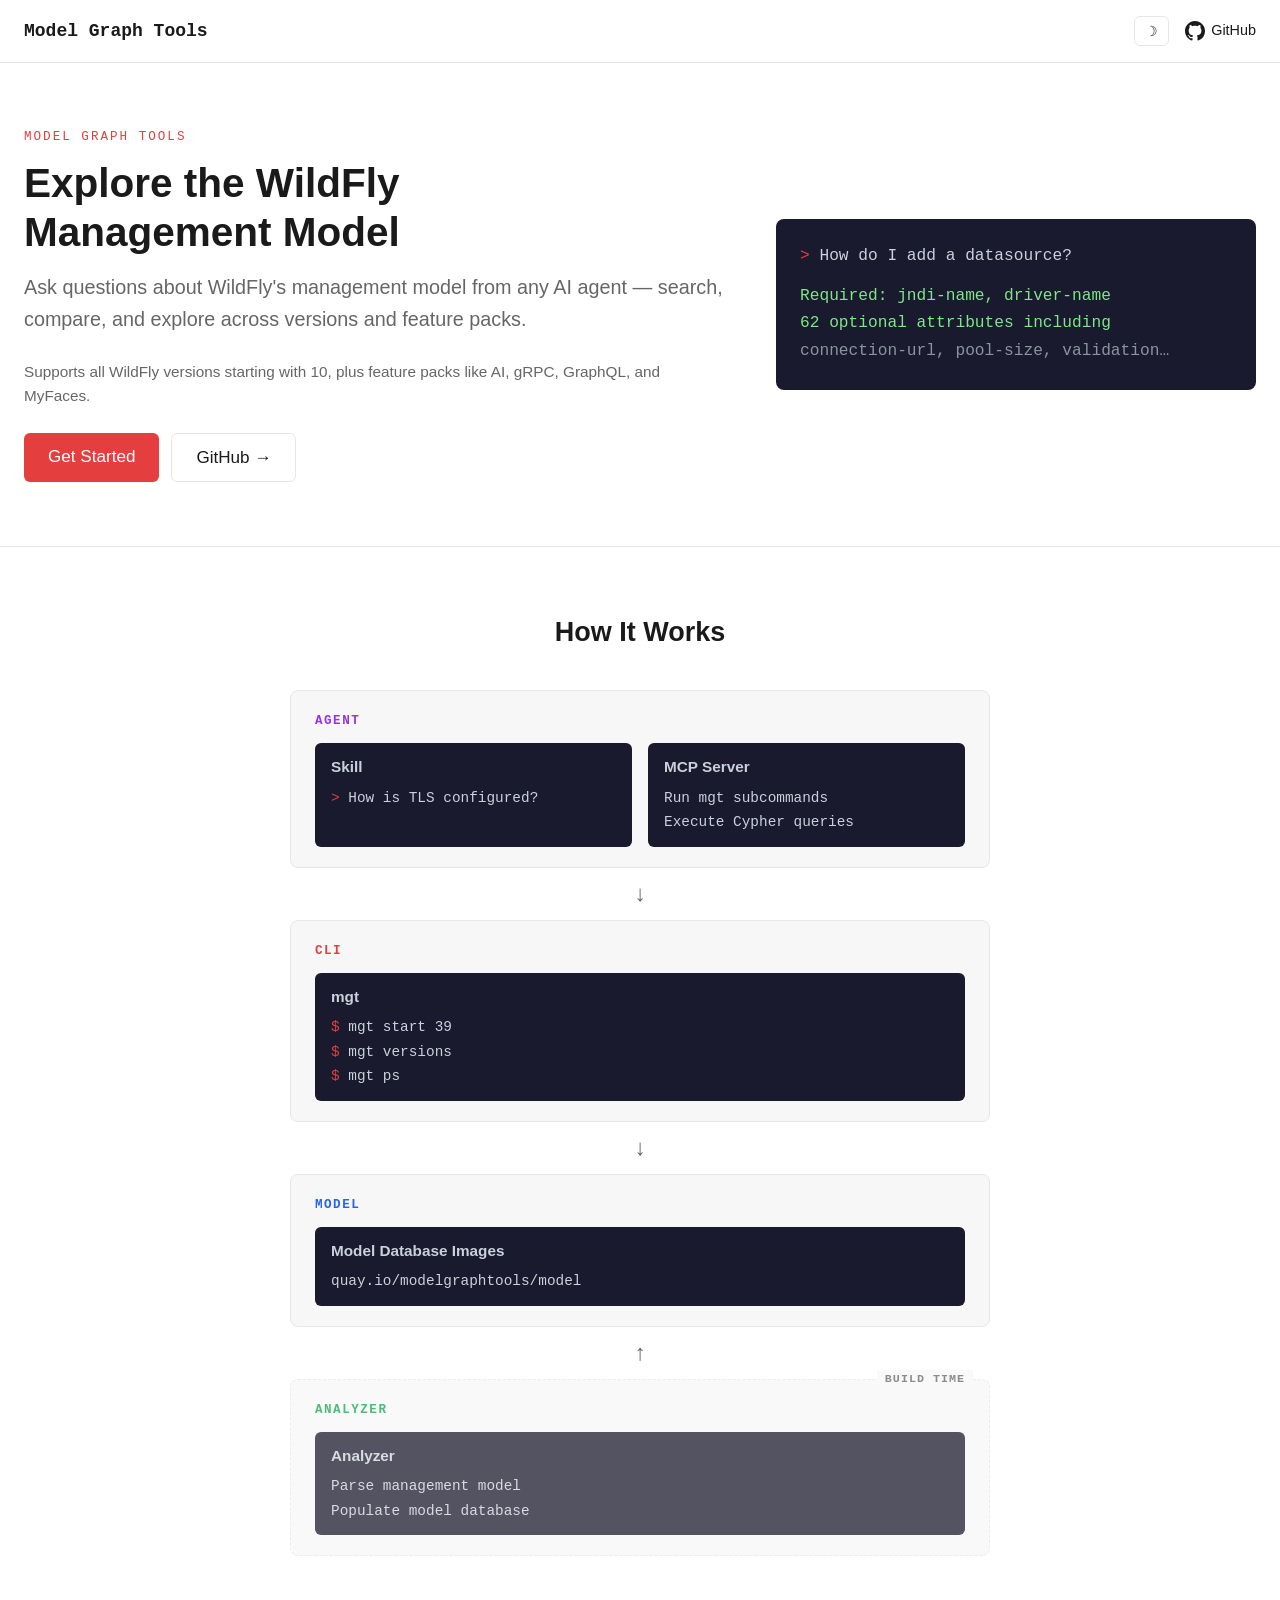
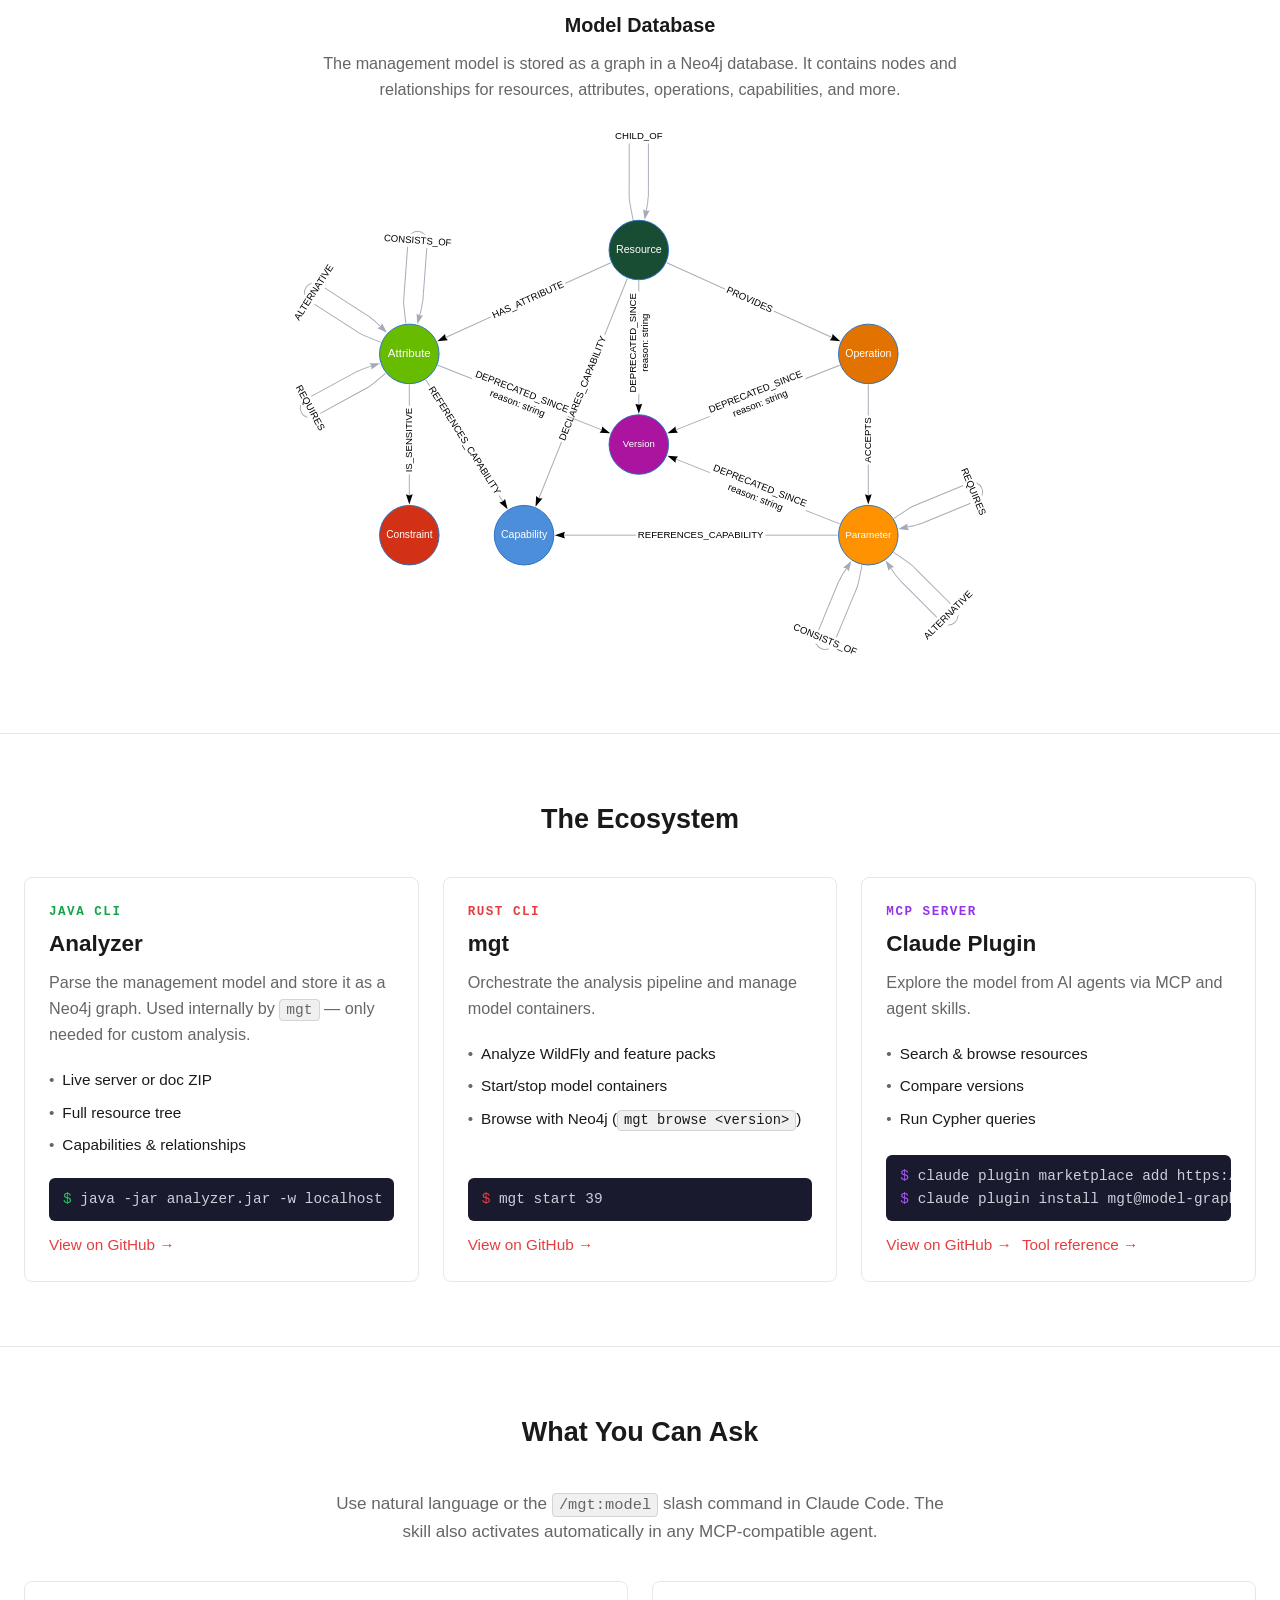
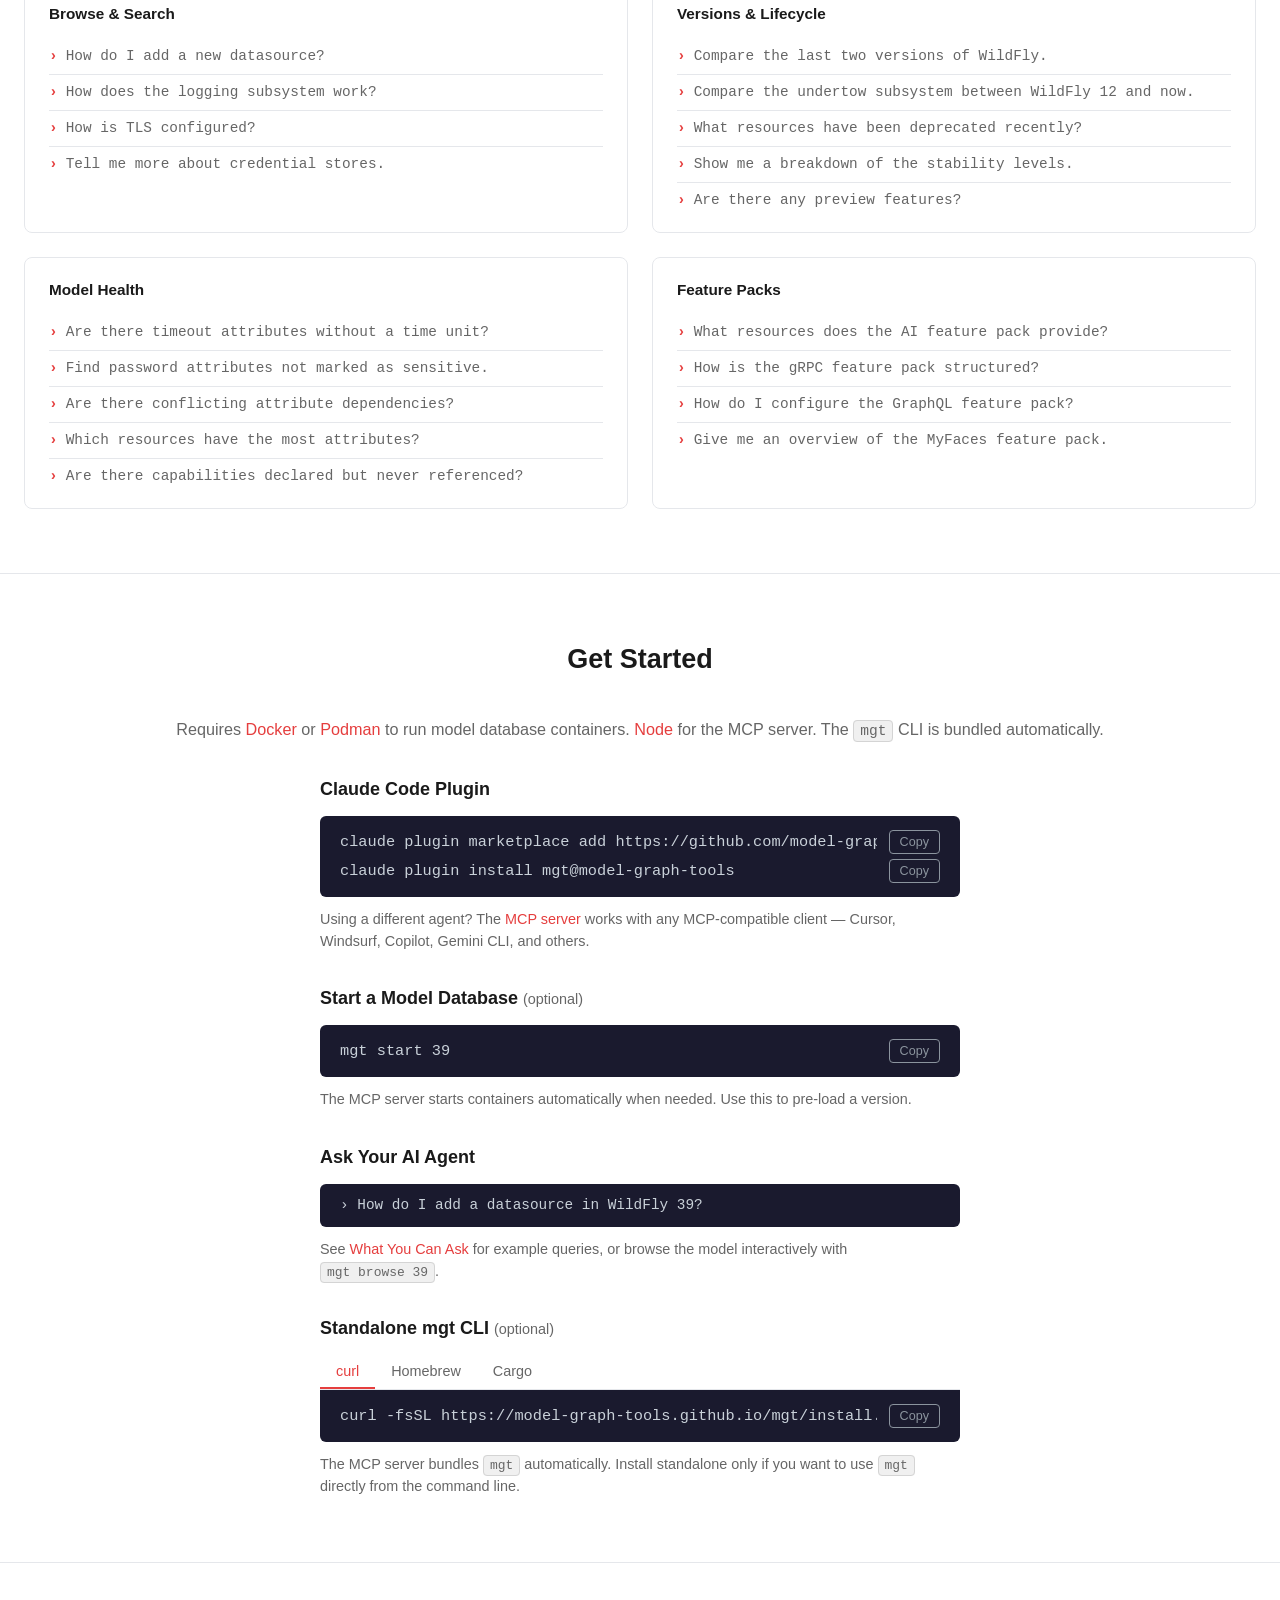
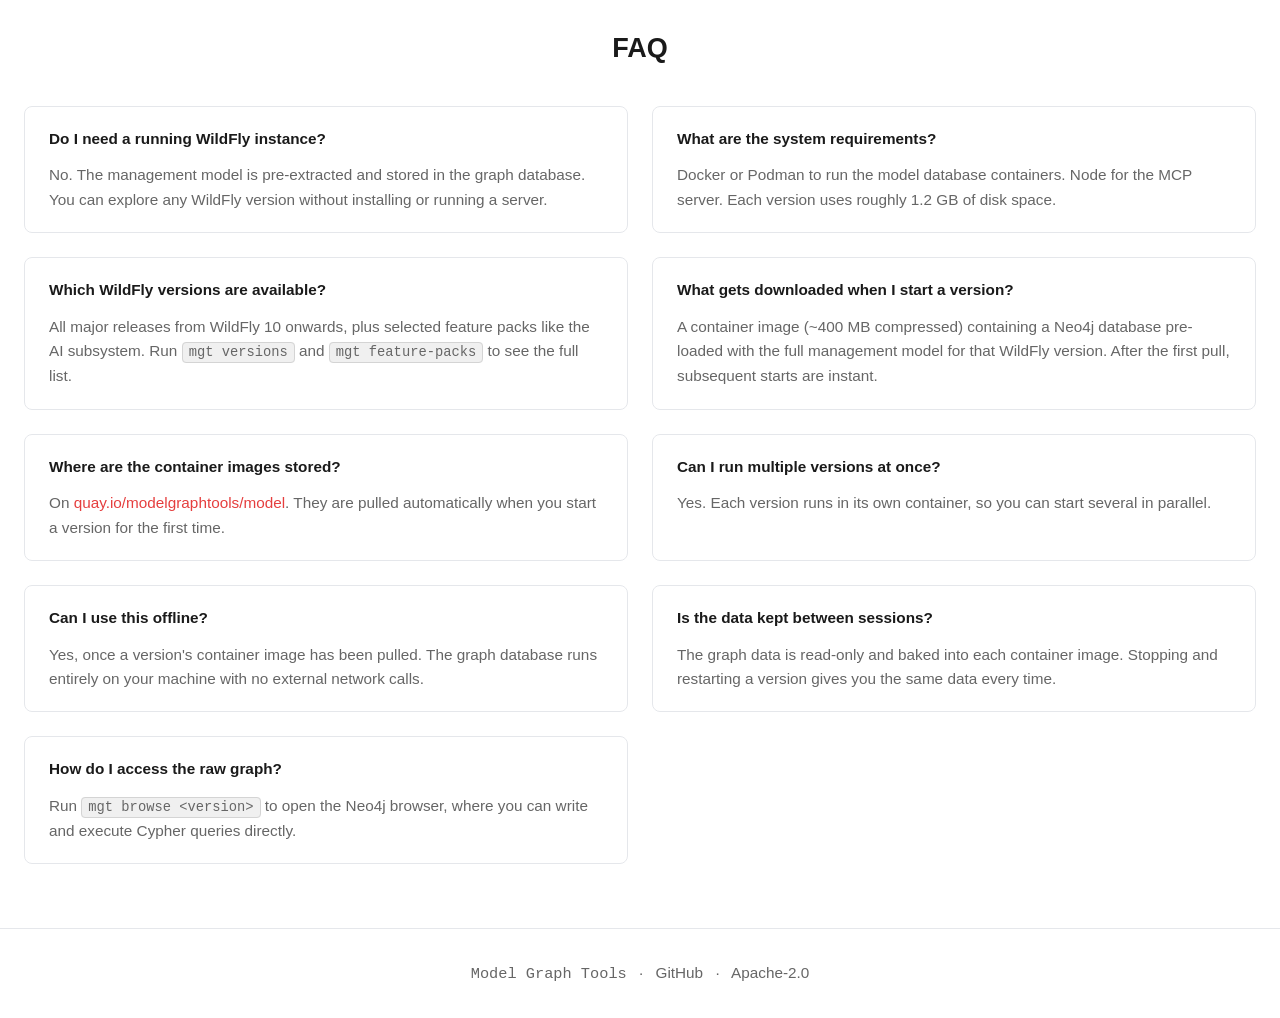
==== commit 09f694f7: "docs: simplify Get Started section now that mgt is bundled" ====
--- a/index.html
+++ b/index.html
@@ -286,41 +286,9 @@
                     <a href="https://podman.io/get-started" target="_blank" rel="noopener">Podman</a>
                     to run model database containers.
                     <a href="https://nodejs.org/" target="_blank" rel="noopener">Node</a> for the MCP server.
+                    The <code>mgt</code> CLI is bundled automatically.
                 </p>
                 <div class="install-grid">
-                    <div class="install-group">
-                        <div class="install-group-title">mgt CLI</div>
-                        <div class="tabs" role="tablist">
-                            <button class="tab active" role="tab" id="tab-btn-curl" data-tab="curl" aria-selected="true" aria-controls="tab-curl" tabindex="0">curl</button>
-                            <button class="tab" role="tab" id="tab-btn-brew" data-tab="brew" aria-selected="false" aria-controls="tab-brew" tabindex="-1">Homebrew</button>
-                            <button class="tab" role="tab" id="tab-btn-cargo" data-tab="cargo" aria-selected="false" aria-controls="tab-cargo" tabindex="-1">Cargo</button>
-                        </div>
-                        <div class="tab-content active" id="tab-curl" role="tabpanel" aria-labelledby="tab-btn-curl" tabindex="0">
-                            <div class="code-block mono">
-                                <code>curl -fsSL https://model-graph-tools.github.io/mgt/install.sh | sh</code>
-                                <button
-                                    class="copy-btn"
-                                    data-copy="curl -fsSL https://model-graph-tools.github.io/mgt/install.sh | sh"
-                                >
-                                    Copy
-                                </button>
-                            </div>
-                        </div>
-                        <div class="tab-content" id="tab-brew" role="tabpanel" aria-labelledby="tab-btn-brew" tabindex="0">
-                            <div class="code-block mono">
-                                <code>brew tap hpehl/tap &amp;&amp; brew install mgt</code>
-                                <button class="copy-btn" data-copy="brew tap hpehl/tap && brew install mgt">
-                                    Copy
-                                </button>
-                            </div>
-                        </div>
-                        <div class="tab-content" id="tab-cargo" role="tabpanel" aria-labelledby="tab-btn-cargo" tabindex="0">
-                            <div class="code-block mono">
-                                <code>cargo install mgt</code>
-                                <button class="copy-btn" data-copy="cargo install mgt">Copy</button>
-                            </div>
-                        </div>
-                    </div>
                     <div class="install-group">
                         <div class="install-group-title">Claude Code Plugin</div>
                         <div class="code-block standalone-code-block code-block-multi mono">
@@ -365,6 +333,40 @@
                             interactively with <code>mgt browse 39</code>.
                         </p>
                     </div>
+                    <div class="install-group">
+                        <div class="install-group-title">Standalone mgt CLI <span class="next-steps-optional">(optional)</span></div>
+                        <div class="tabs" role="tablist">
+                            <button class="tab active" role="tab" id="tab-btn-curl" data-tab="curl" aria-selected="true" aria-controls="tab-curl" tabindex="0">curl</button>
+                            <button class="tab" role="tab" id="tab-btn-brew" data-tab="brew" aria-selected="false" aria-controls="tab-brew" tabindex="-1">Homebrew</button>
+                            <button class="tab" role="tab" id="tab-btn-cargo" data-tab="cargo" aria-selected="false" aria-controls="tab-cargo" tabindex="-1">Cargo</button>
+                        </div>
+                        <div class="tab-content active" id="tab-curl" role="tabpanel" aria-labelledby="tab-btn-curl" tabindex="0">
+                            <div class="code-block mono">
+                                <code>curl -fsSL https://model-graph-tools.github.io/mgt/install.sh | sh</code>
+                                <button
+                                    class="copy-btn"
+                                    data-copy="curl -fsSL https://model-graph-tools.github.io/mgt/install.sh | sh"
+                                >
+                                    Copy
+                                </button>
+                            </div>
+                        </div>
+                        <div class="tab-content" id="tab-brew" role="tabpanel" aria-labelledby="tab-btn-brew" tabindex="0">
+                            <div class="code-block mono">
+                                <code>brew tap hpehl/tap &amp;&amp; brew install mgt</code>
+                                <button class="copy-btn" data-copy="brew tap hpehl/tap && brew install mgt">
+                                    Copy
+                                </button>
+                            </div>
+                        </div>
+                        <div class="tab-content" id="tab-cargo" role="tabpanel" aria-labelledby="tab-btn-cargo" tabindex="0">
+                            <div class="code-block mono">
+                                <code>cargo install mgt</code>
+                                <button class="copy-btn" data-copy="cargo install mgt">Copy</button>
+                            </div>
+                        </div>
+                        <p class="install-note">The MCP server bundles <code>mgt</code> automatically. Install standalone only if you want to use <code>mgt</code> directly from the command line.</p>
+                    </div>
                 </div>
             </div>
         </section>
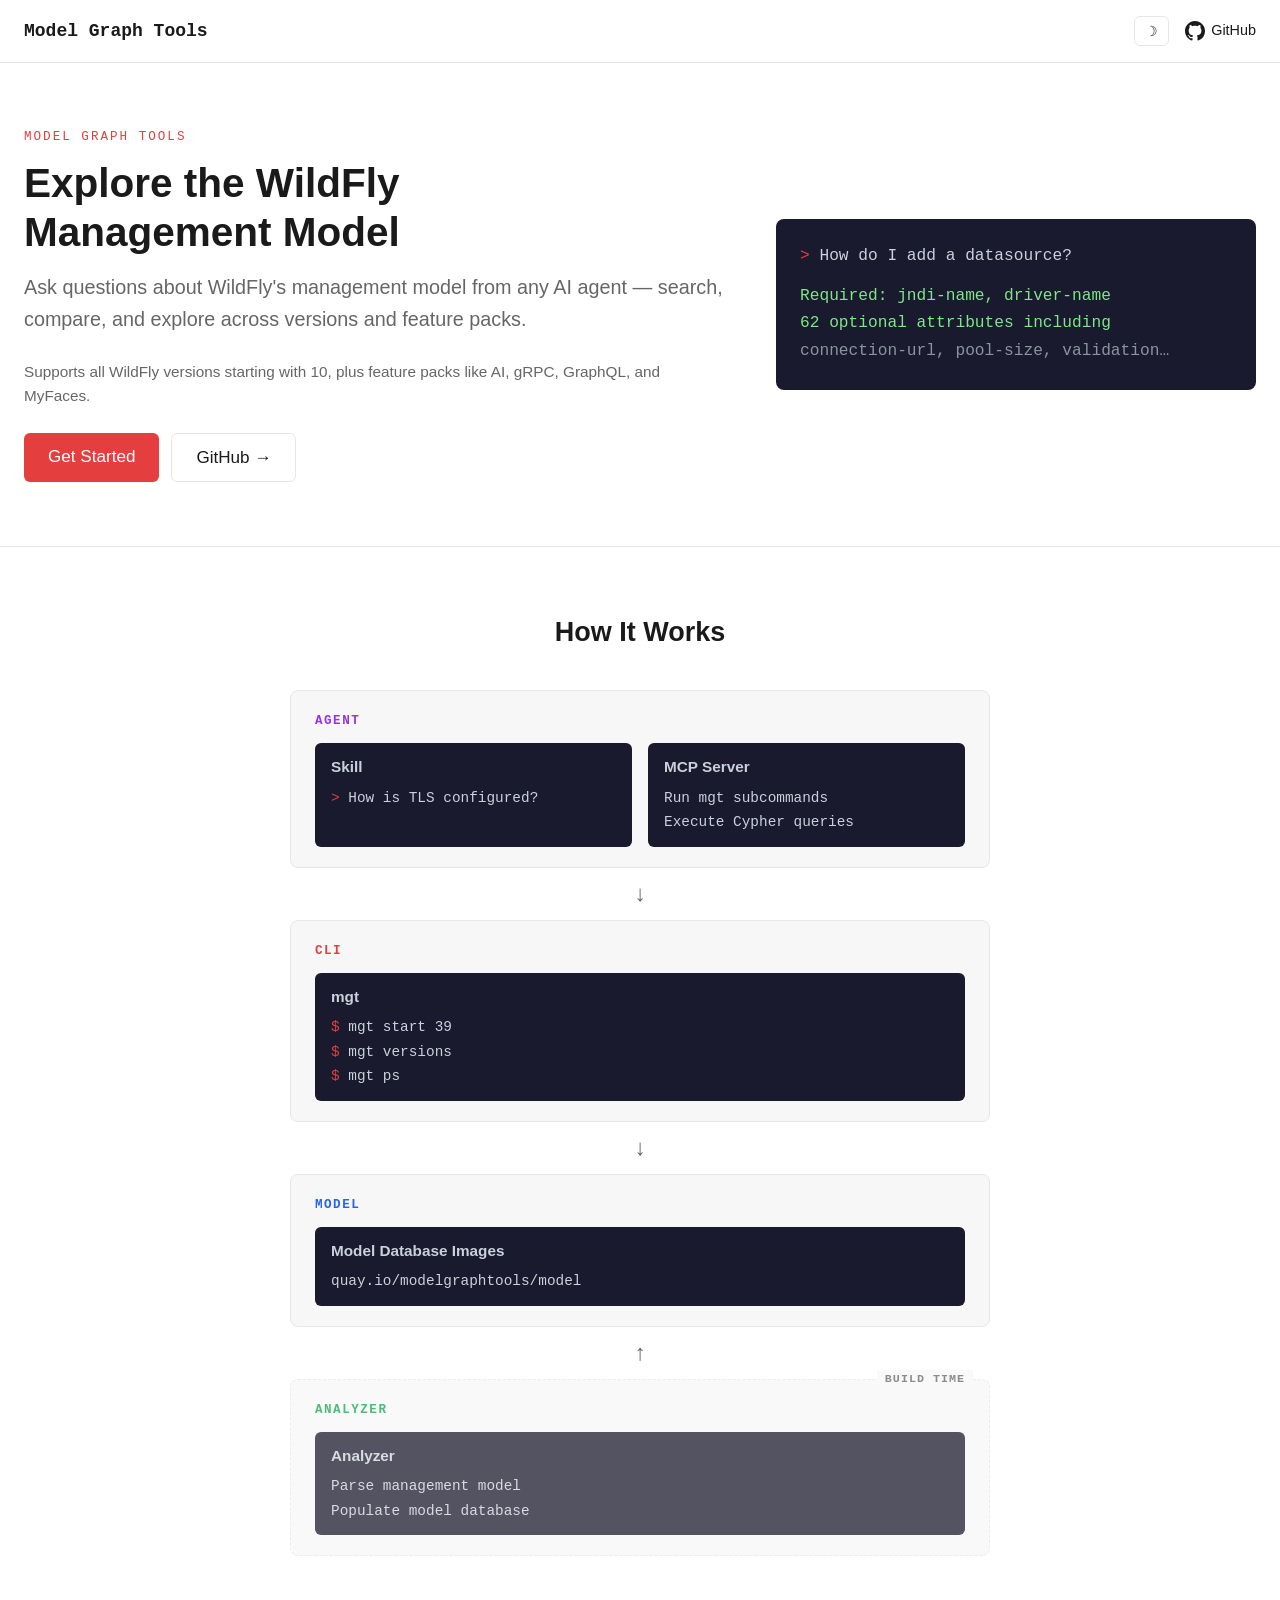
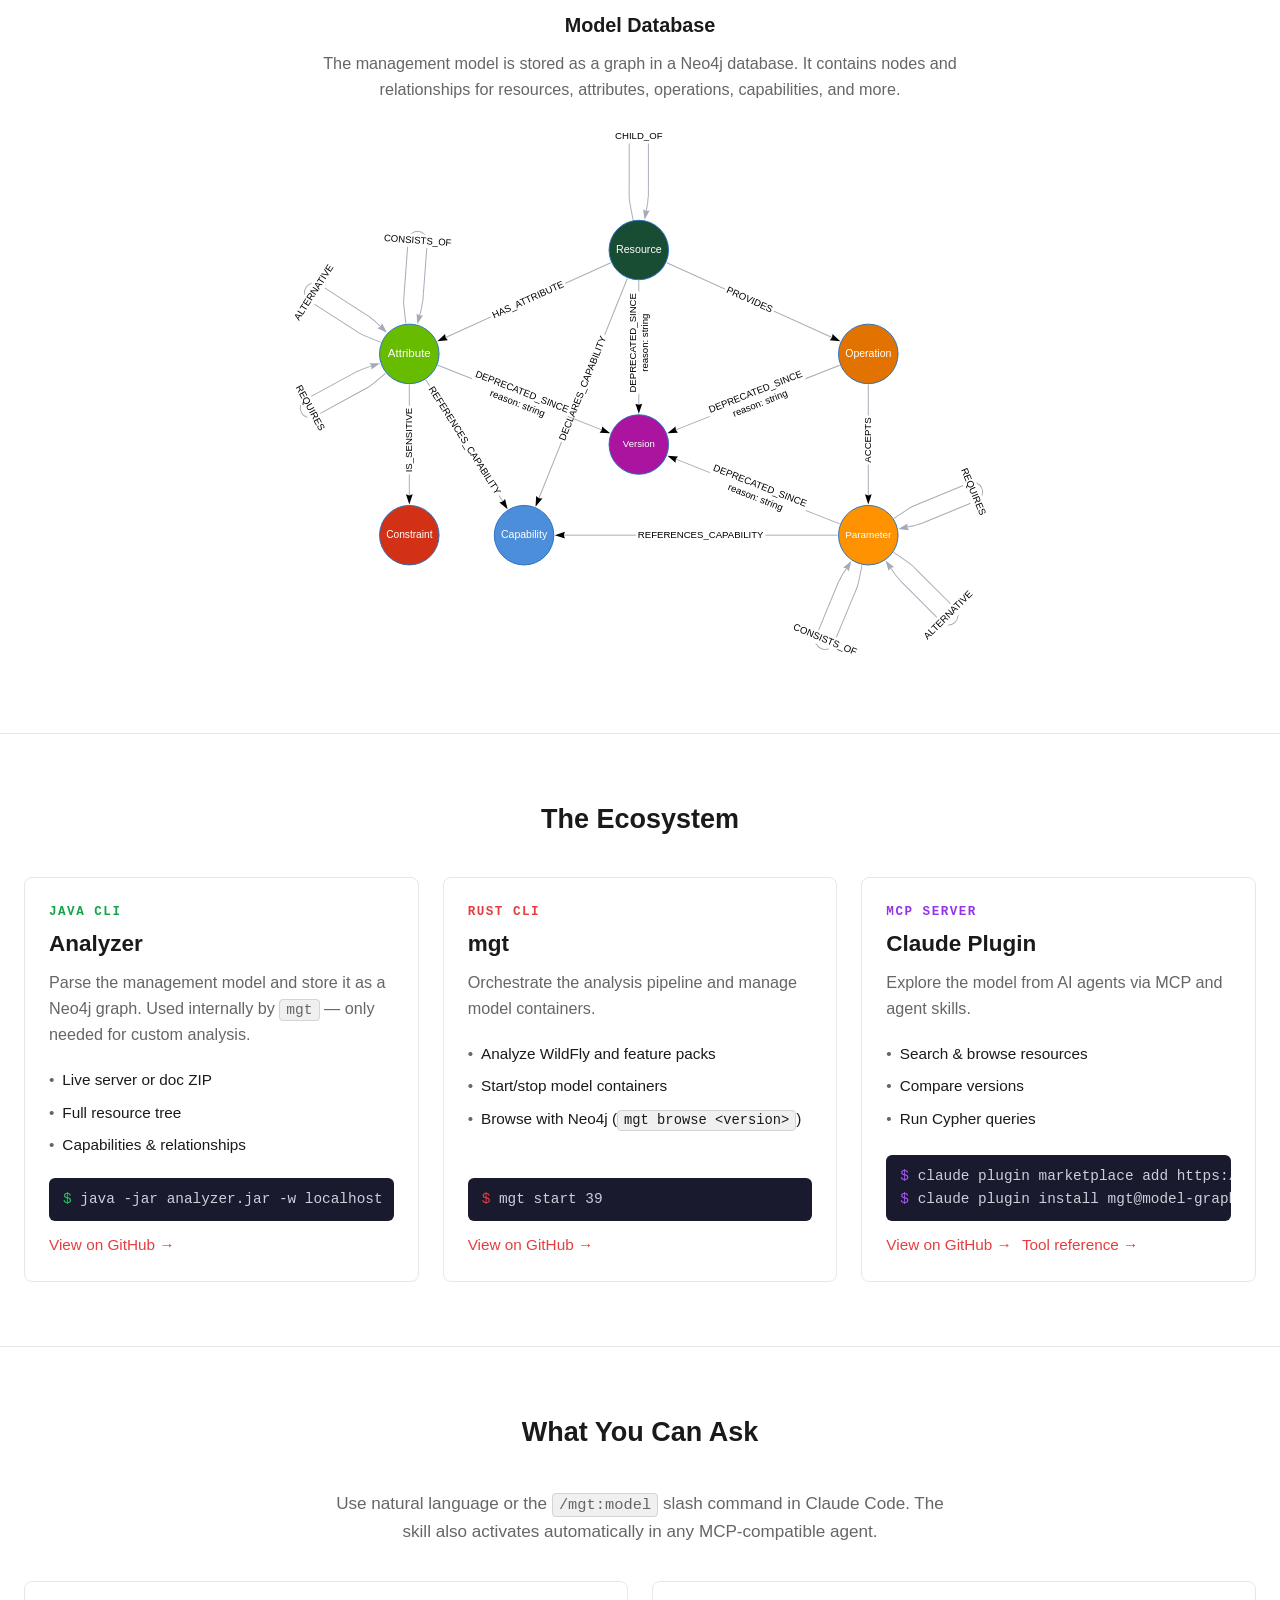
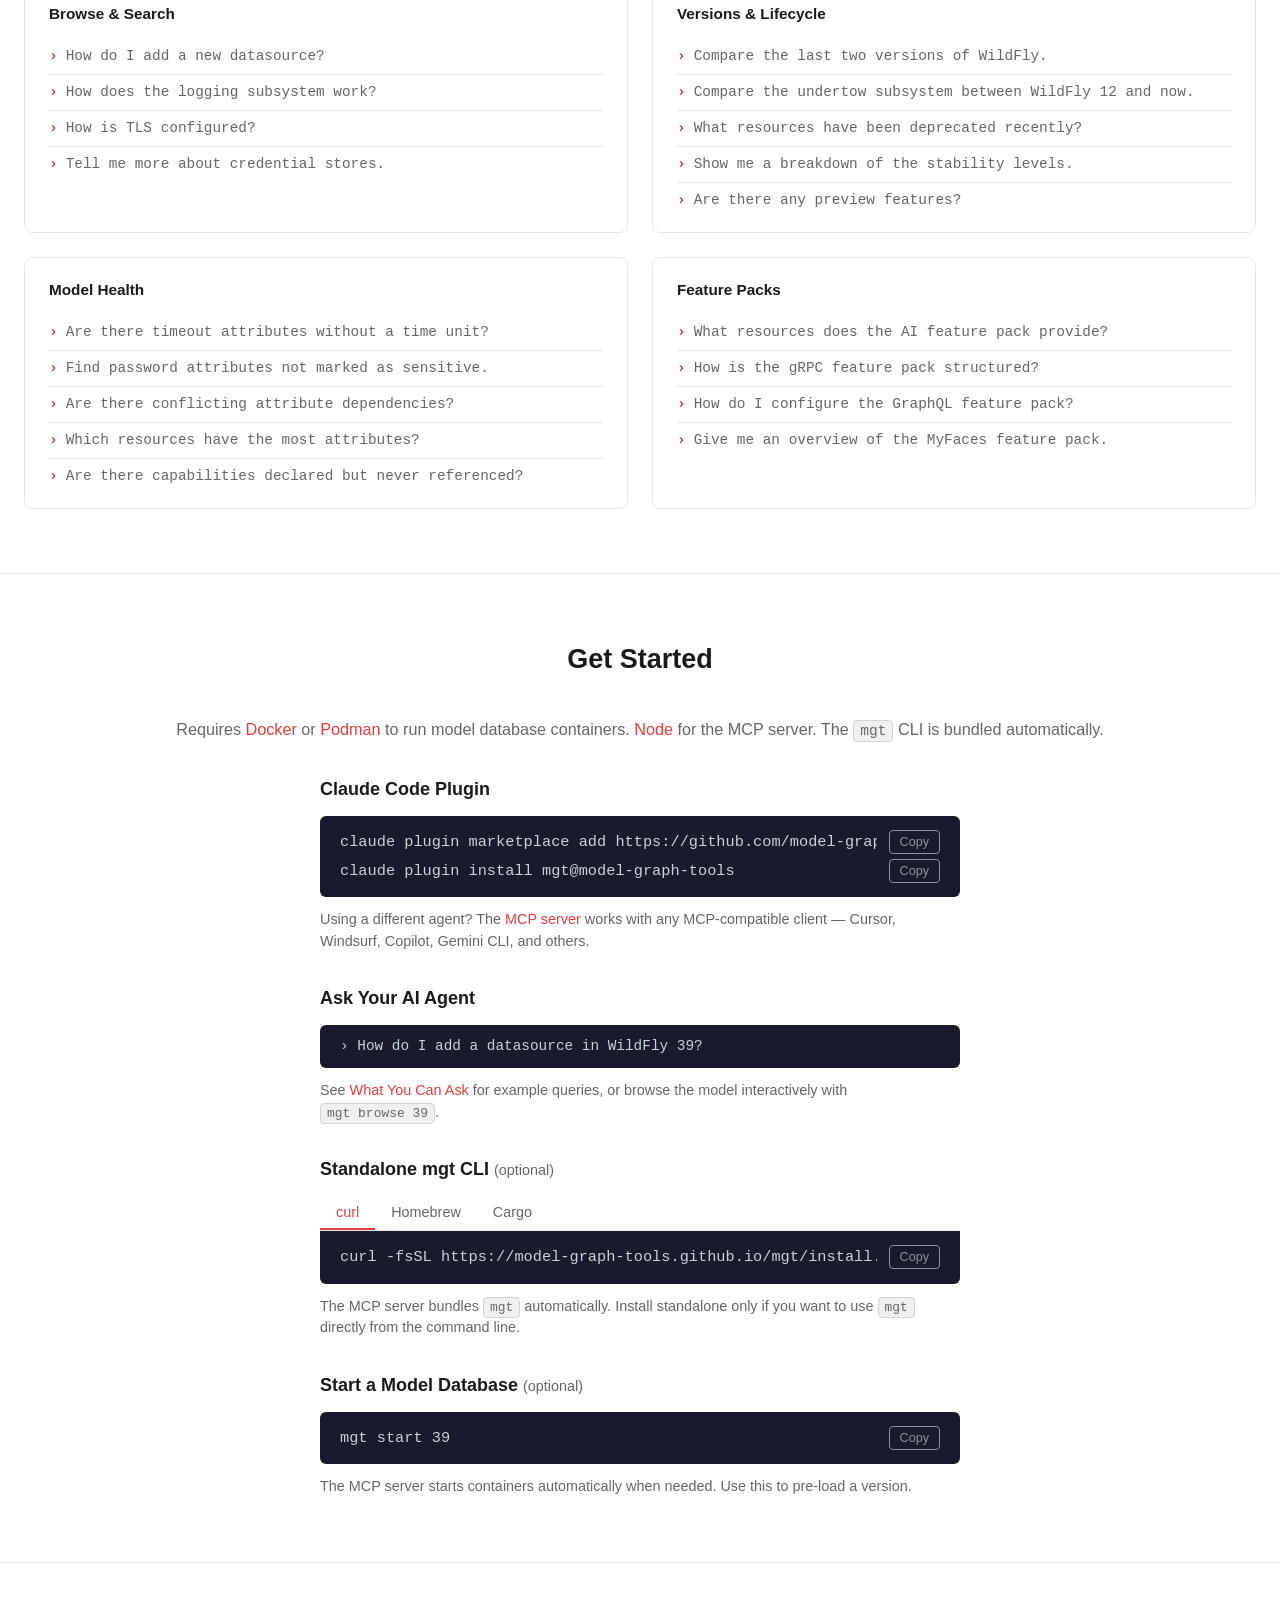
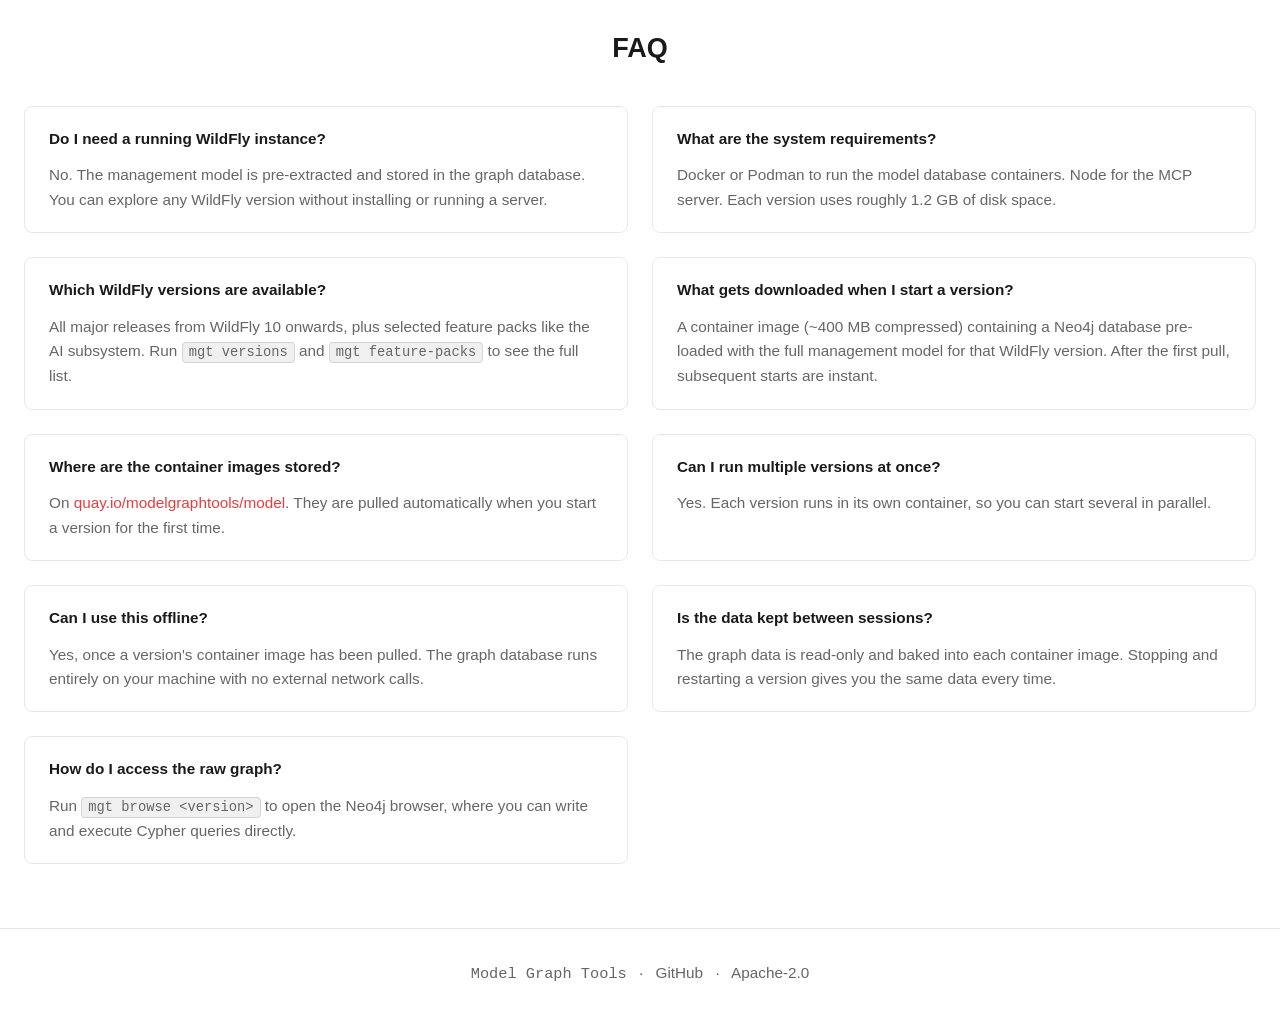
==== commit af94f19a: "Reordered installation steps" ====
--- a/index.html
+++ b/index.html
@@ -318,14 +318,6 @@
                         </p>
                     </div>
                     <div class="install-group">
-                        <div class="install-group-title">Start a Model Database <span class="next-steps-optional">(optional)</span></div>
-                        <div class="code-block standalone-code-block mono">
-                            <code>mgt start 39</code>
-                            <button class="copy-btn" data-copy="mgt start 39">Copy</button>
-                        </div>
-                        <p class="install-note">The MCP server starts containers automatically when needed. Use this to pre&#8209;load a version.</p>
-                    </div>
-                    <div class="install-group">
                         <div class="install-group-title">Ask Your AI Agent</div>
                         <p class="next-steps-example mono">&rsaquo; How do I add a datasource in WildFly 39?</p>
                         <p class="install-note">
@@ -367,6 +359,14 @@
                         </div>
                         <p class="install-note">The MCP server bundles <code>mgt</code> automatically. Install standalone only if you want to use <code>mgt</code> directly from the command line.</p>
                     </div>
+                    <div class="install-group">
+                        <div class="install-group-title">Start a Model Database <span class="next-steps-optional">(optional)</span></div>
+                        <div class="code-block standalone-code-block mono">
+                            <code>mgt start 39</code>
+                            <button class="copy-btn" data-copy="mgt start 39">Copy</button>
+                        </div>
+                        <p class="install-note">The MCP server starts containers automatically when needed. Use this to pre&#8209;load a version.</p>
+                    </div>
                 </div>
             </div>
         </section>
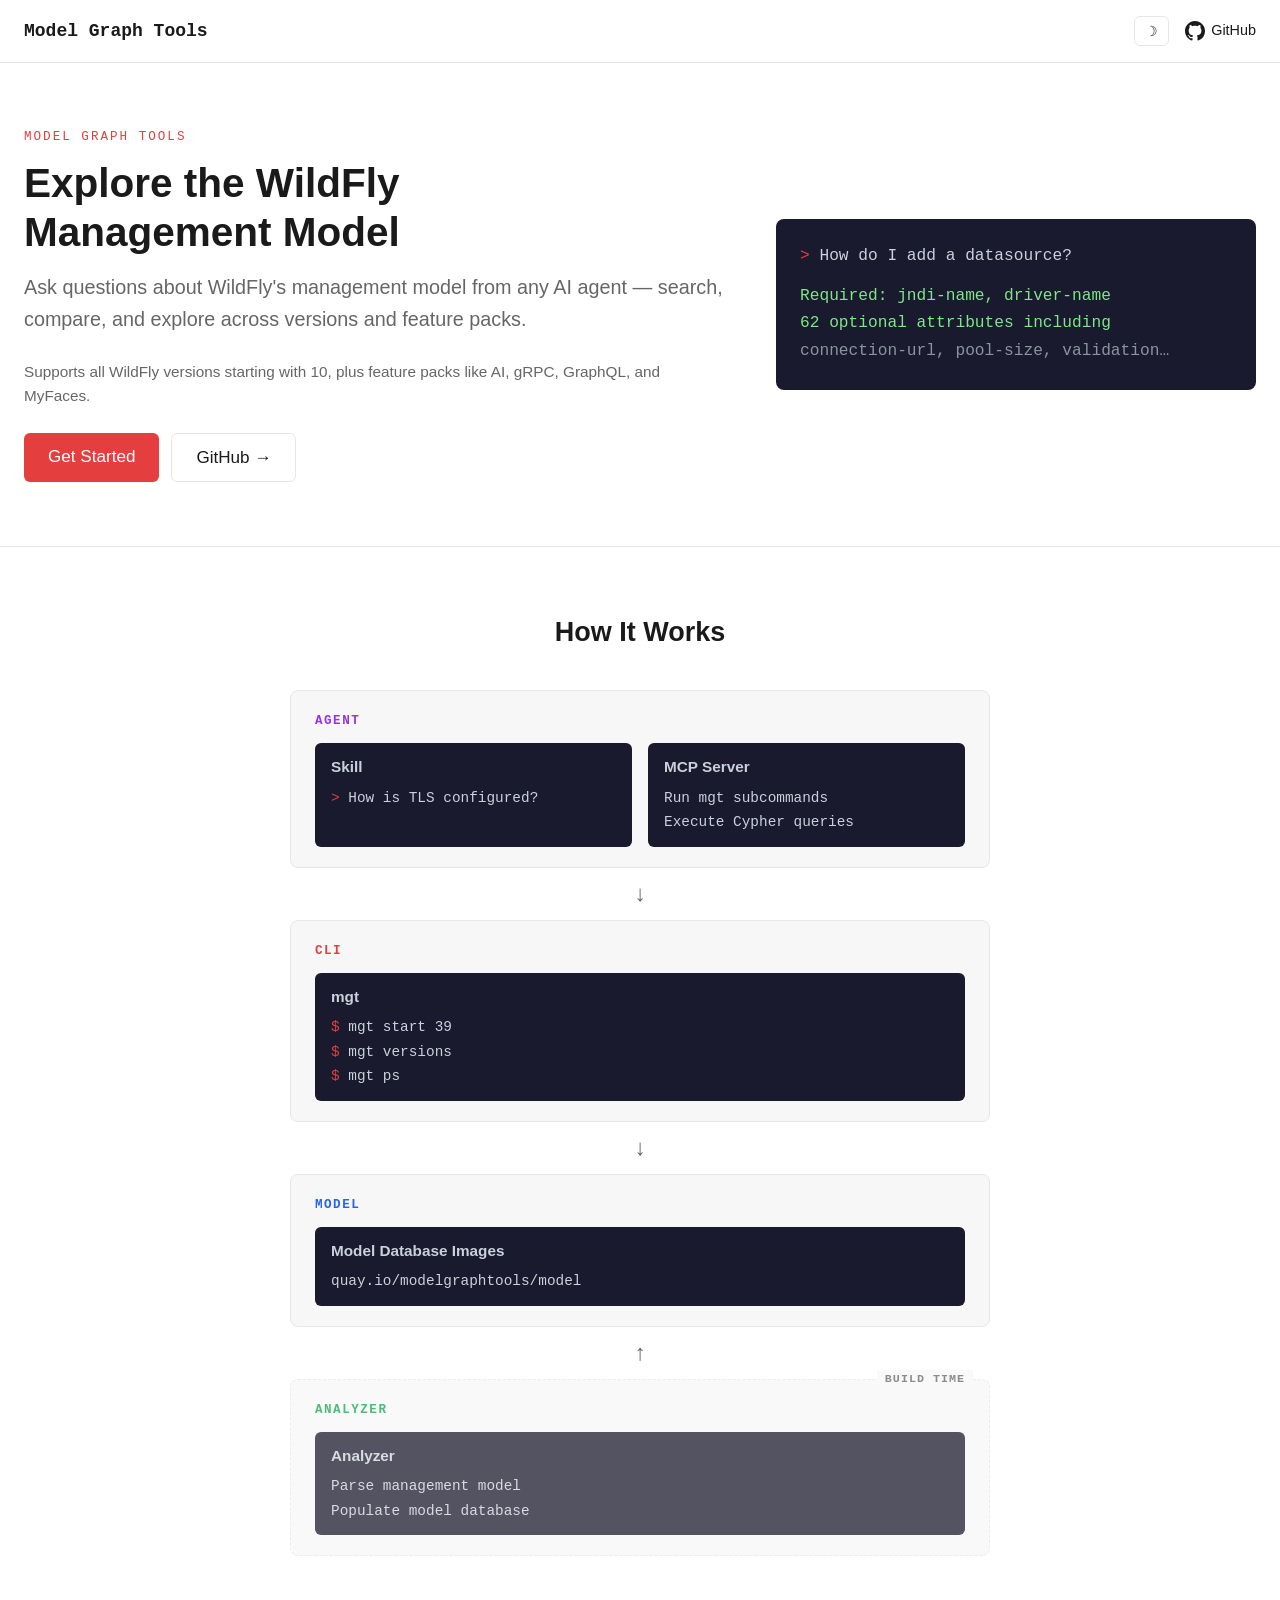
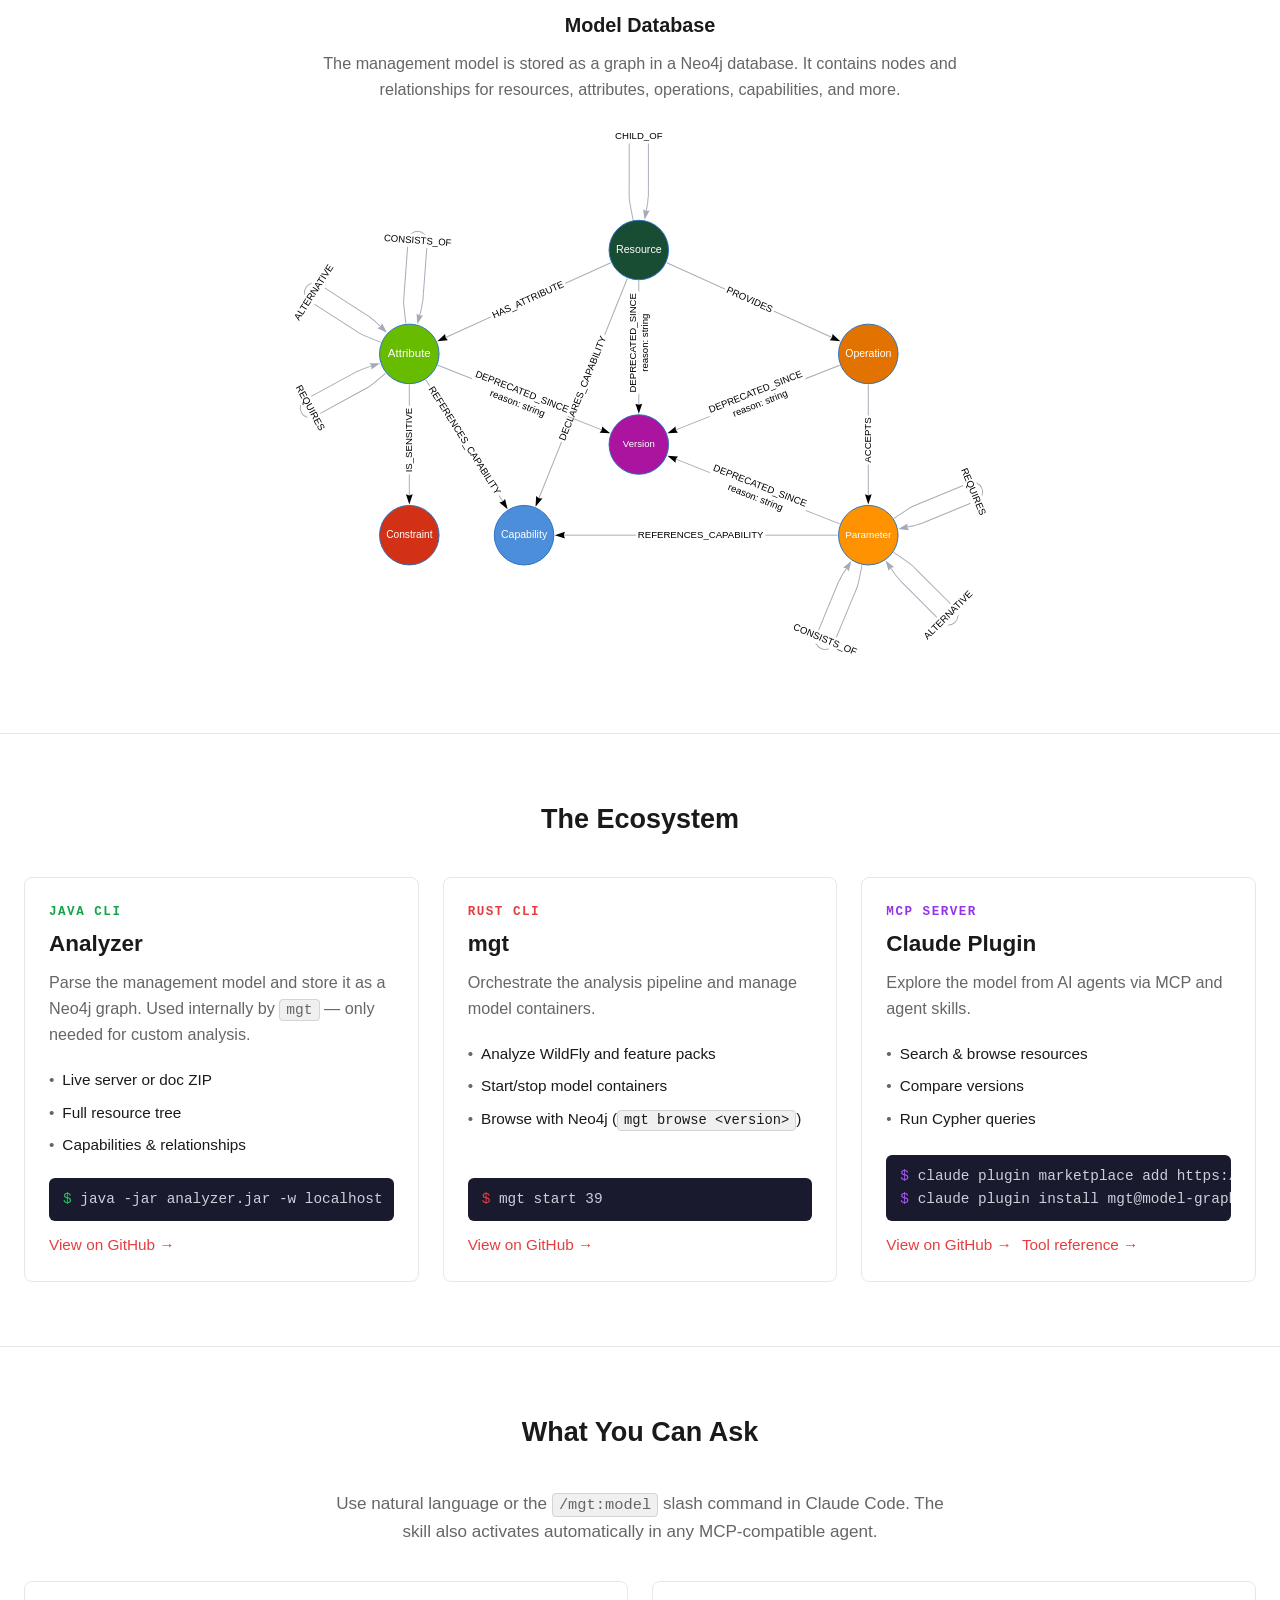
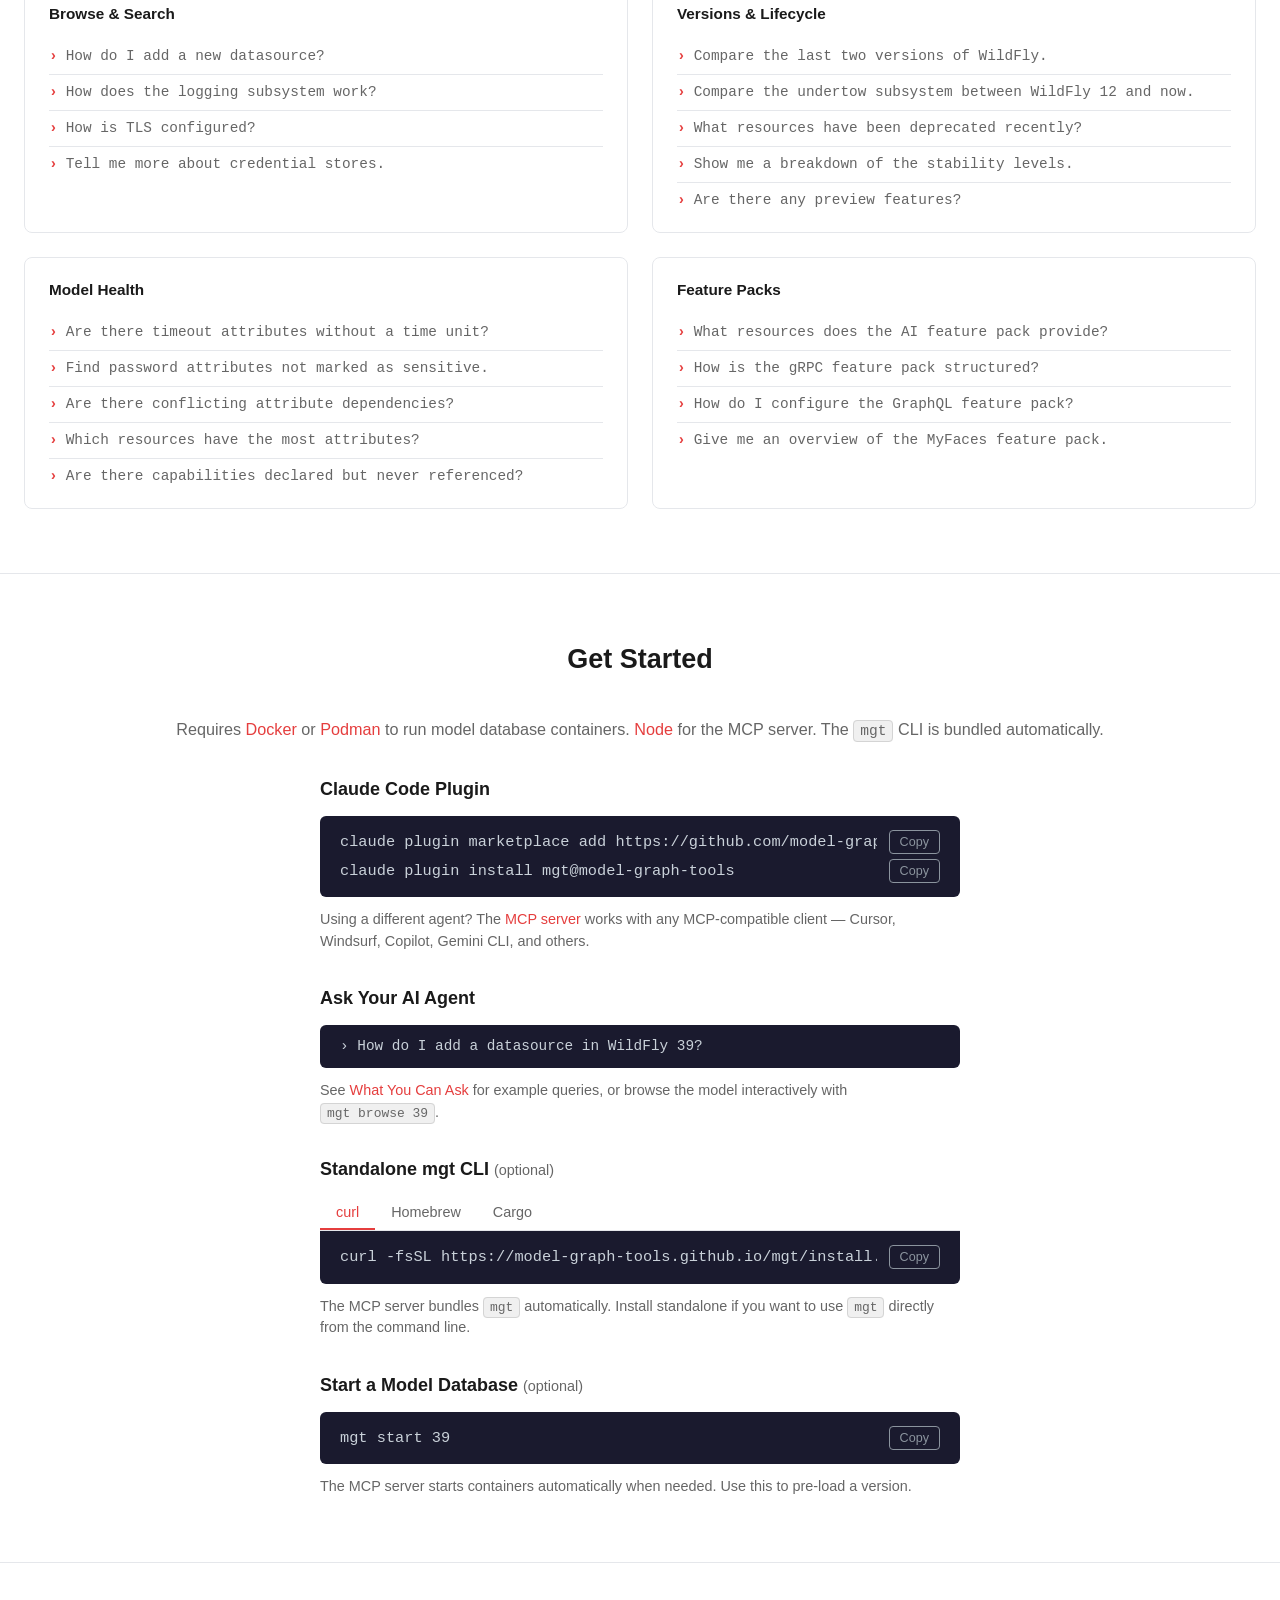
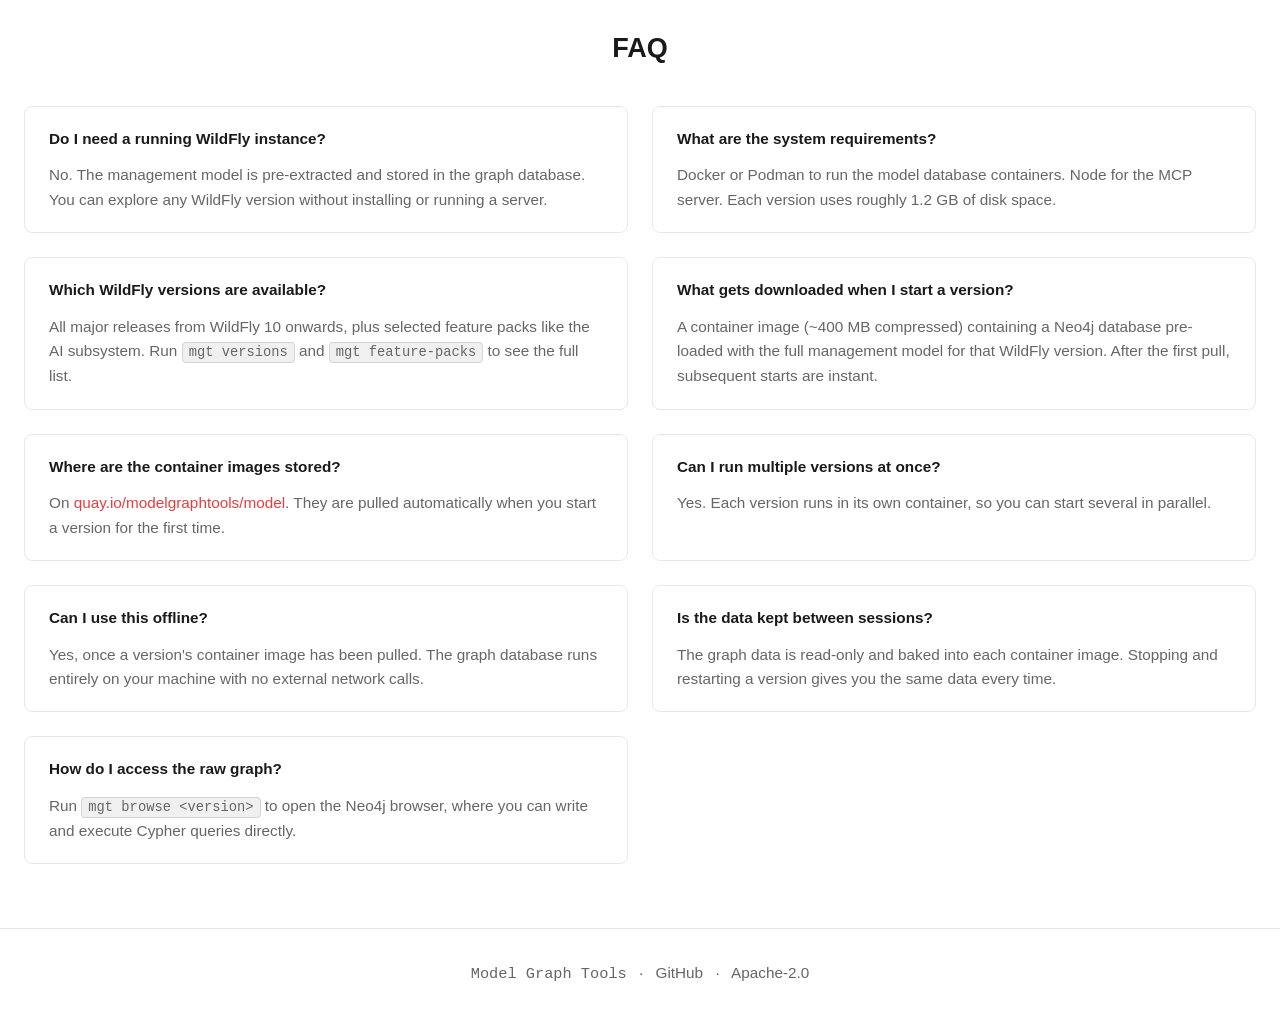
==== commit f7837c23: "Tweak wording" ====
--- a/index.html
+++ b/index.html
@@ -357,7 +357,7 @@
                                 <button class="copy-btn" data-copy="cargo install mgt">Copy</button>
                             </div>
                         </div>
-                        <p class="install-note">The MCP server bundles <code>mgt</code> automatically. Install standalone only if you want to use <code>mgt</code> directly from the command line.</p>
+                        <p class="install-note">The MCP server bundles <code>mgt</code> automatically. Install standalone if you want to use <code>mgt</code> directly from the command line.</p>
                     </div>
                     <div class="install-group">
                         <div class="install-group-title">Start a Model Database <span class="next-steps-optional">(optional)</span></div>
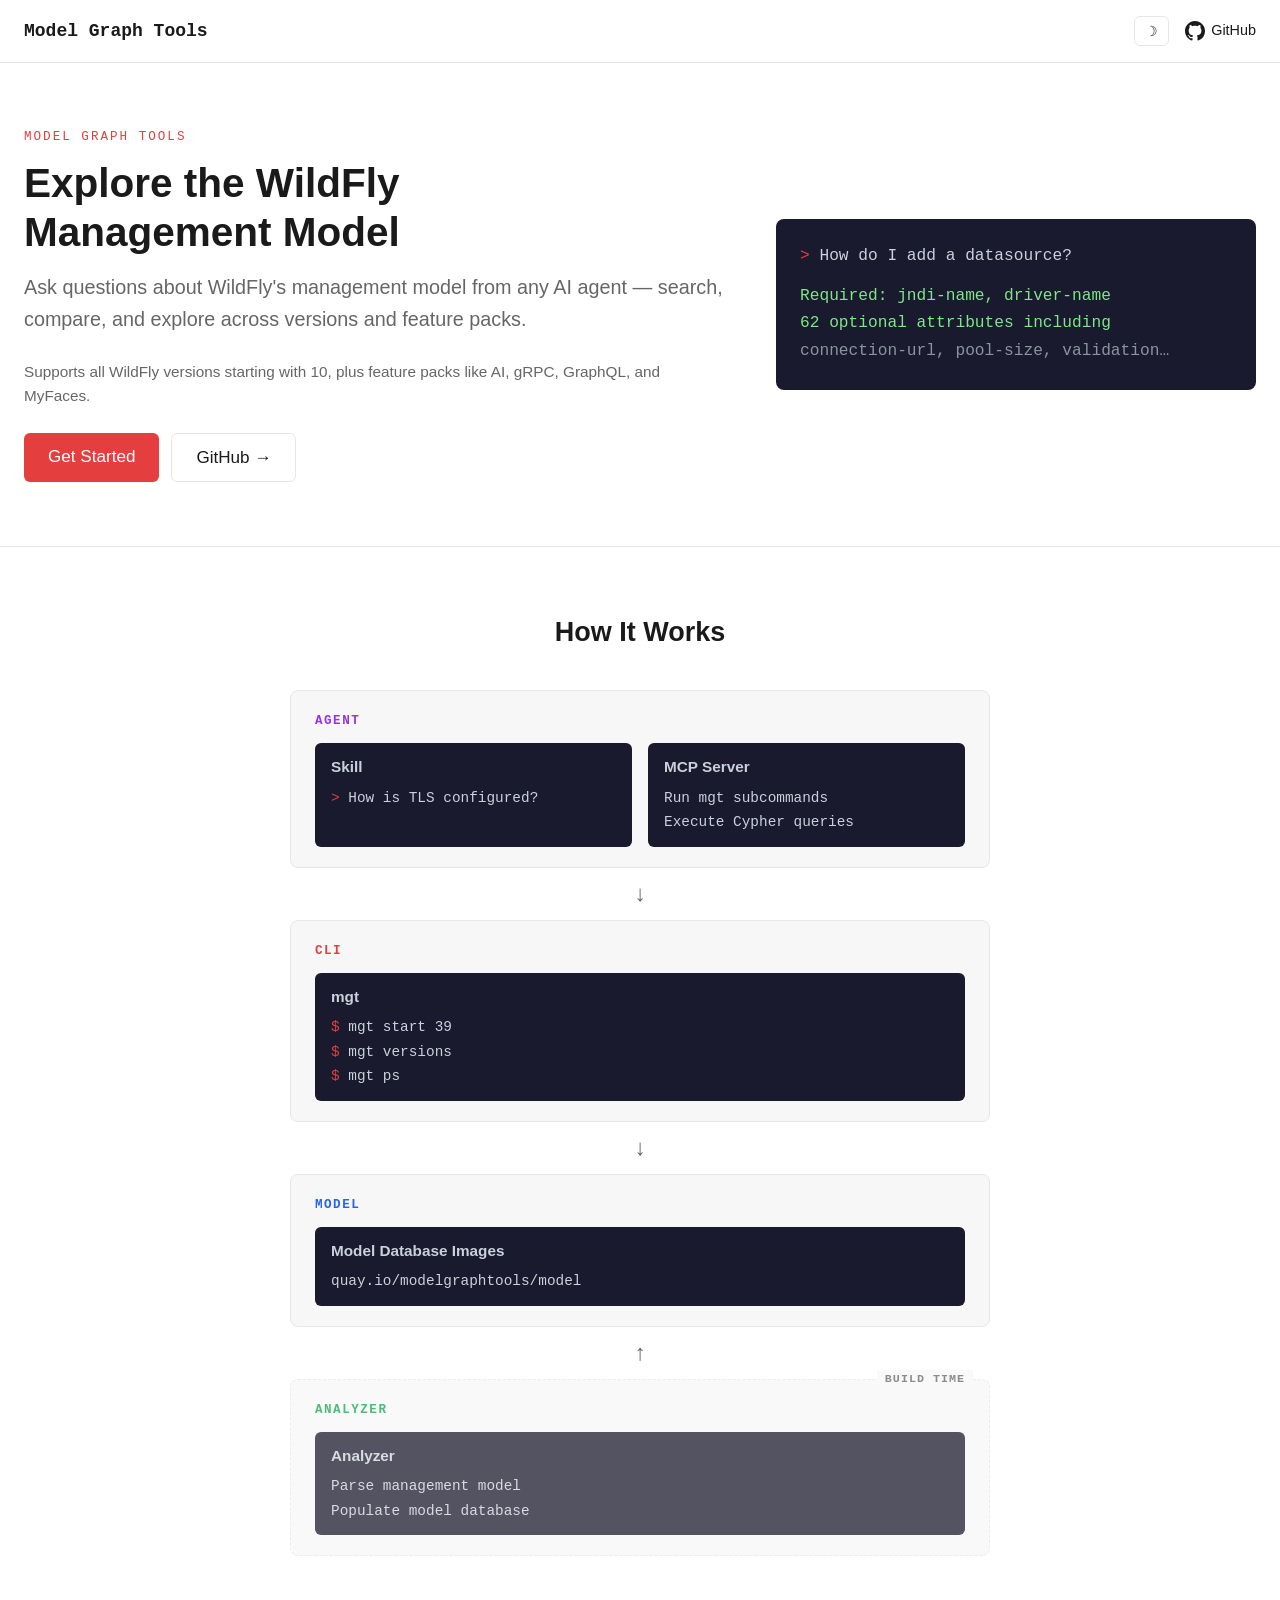
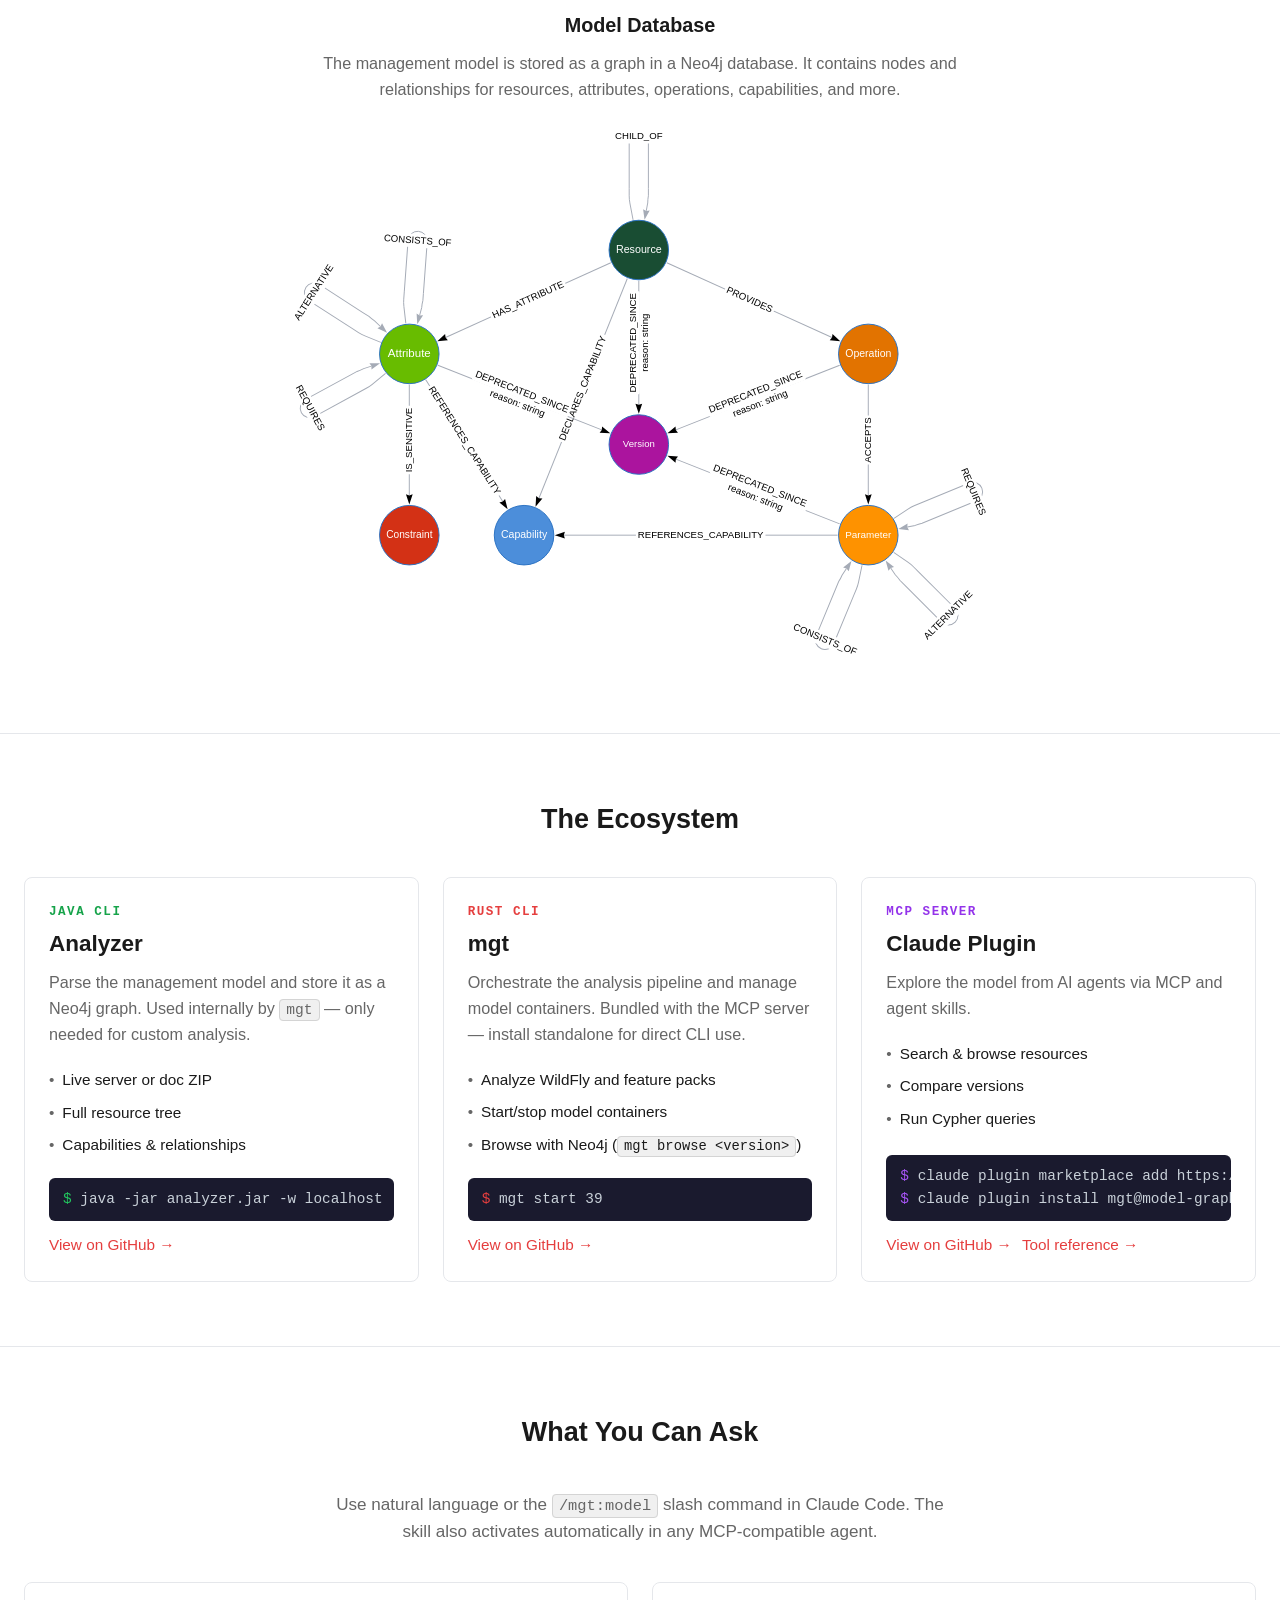
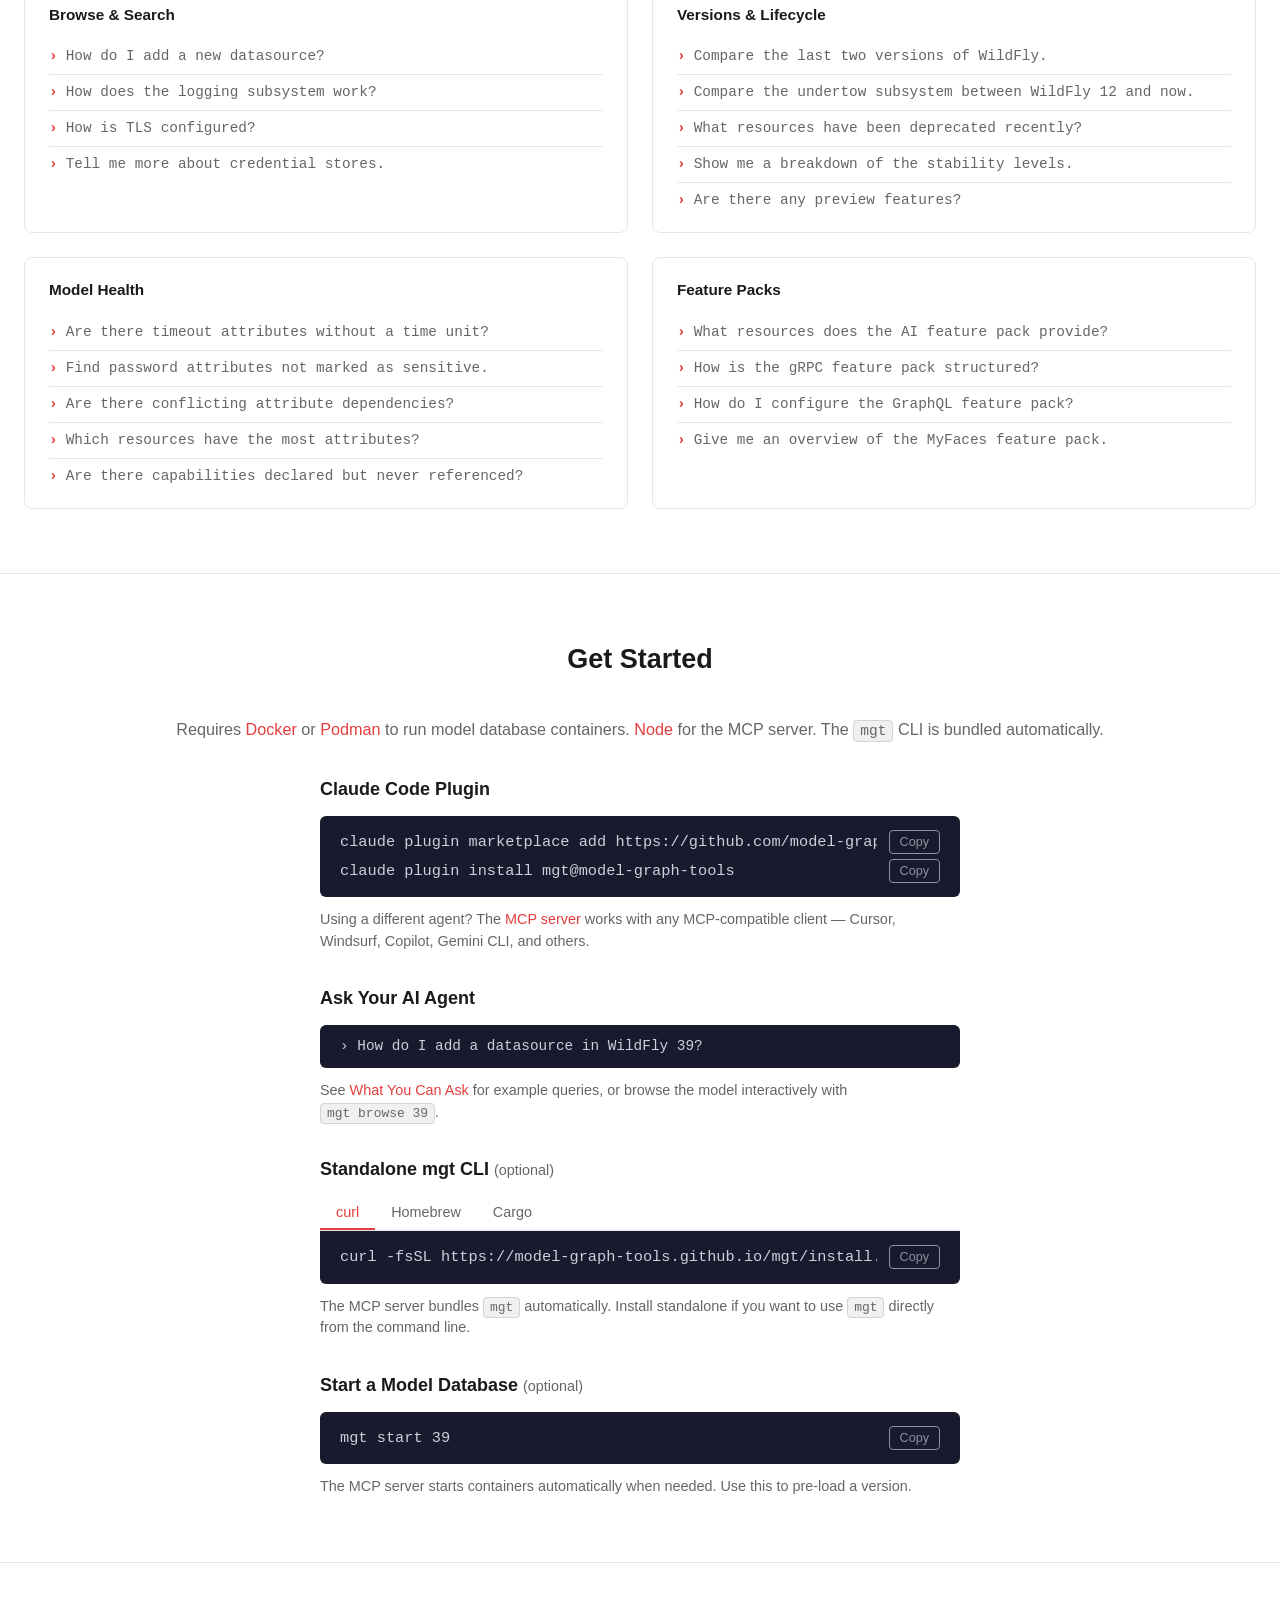
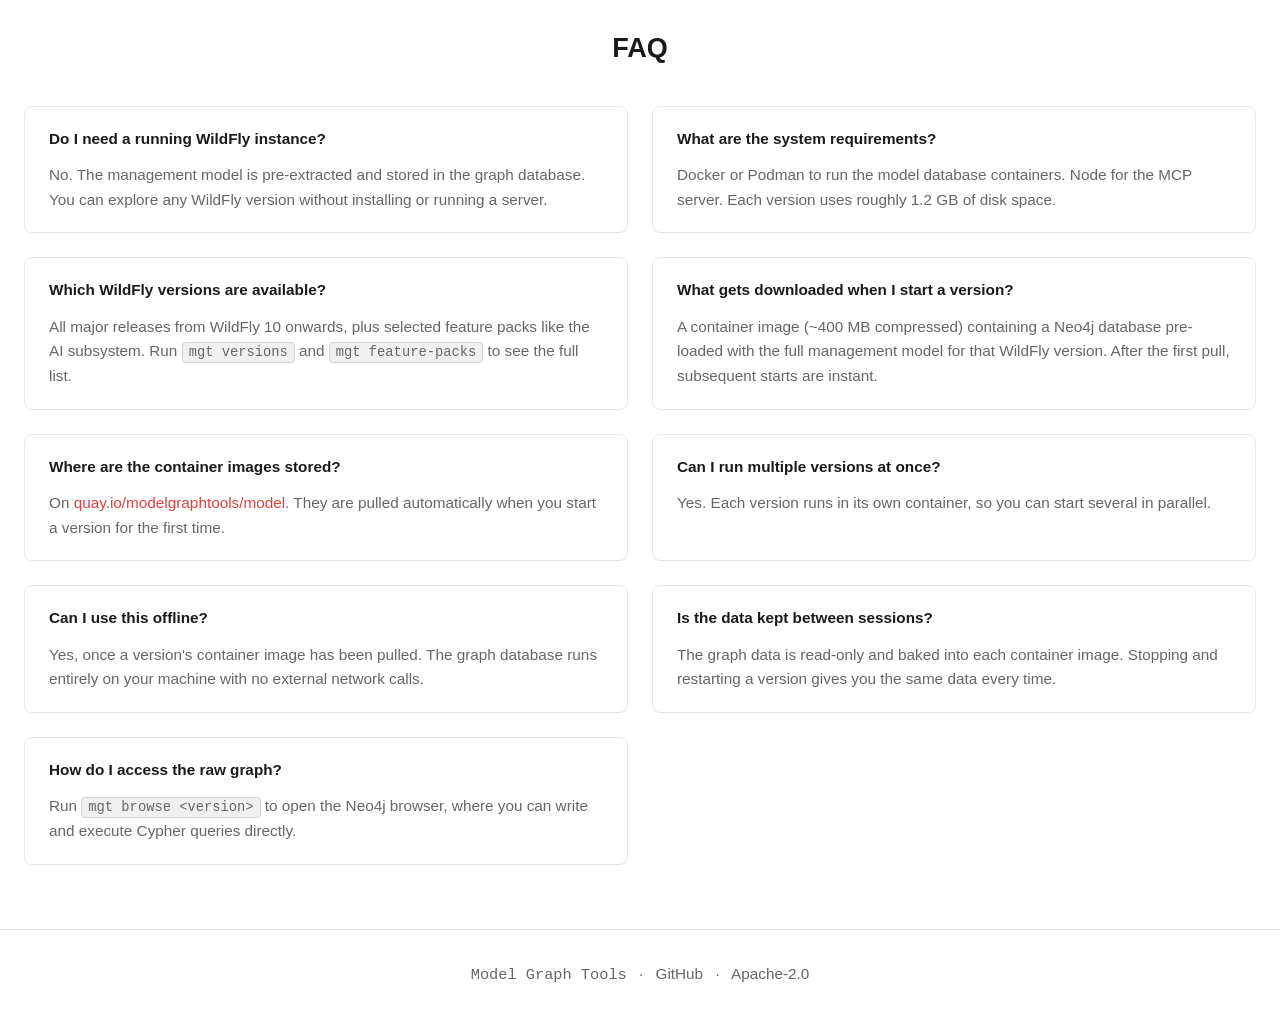
==== commit 53cbcf30: "docs: note mgt is bundled with MCP server in ecosystem card" ====
--- a/index.html
+++ b/index.html
@@ -169,7 +169,7 @@
                     <div class="card" data-color="red">
                         <div class="card-label label-mono mono">RUST CLI</div>
                         <div class="card-name">mgt</div>
-                        <p class="card-desc">Orchestrate the analysis pipeline and manage model containers.</p>
+                        <p class="card-desc">Orchestrate the analysis pipeline and manage model containers. Bundled with the MCP server &mdash; install standalone for direct CLI use.</p>
                         <ul class="card-features">
                             <li>Analyze WildFly and feature packs</li>
                             <li>Start/stop model containers</li>
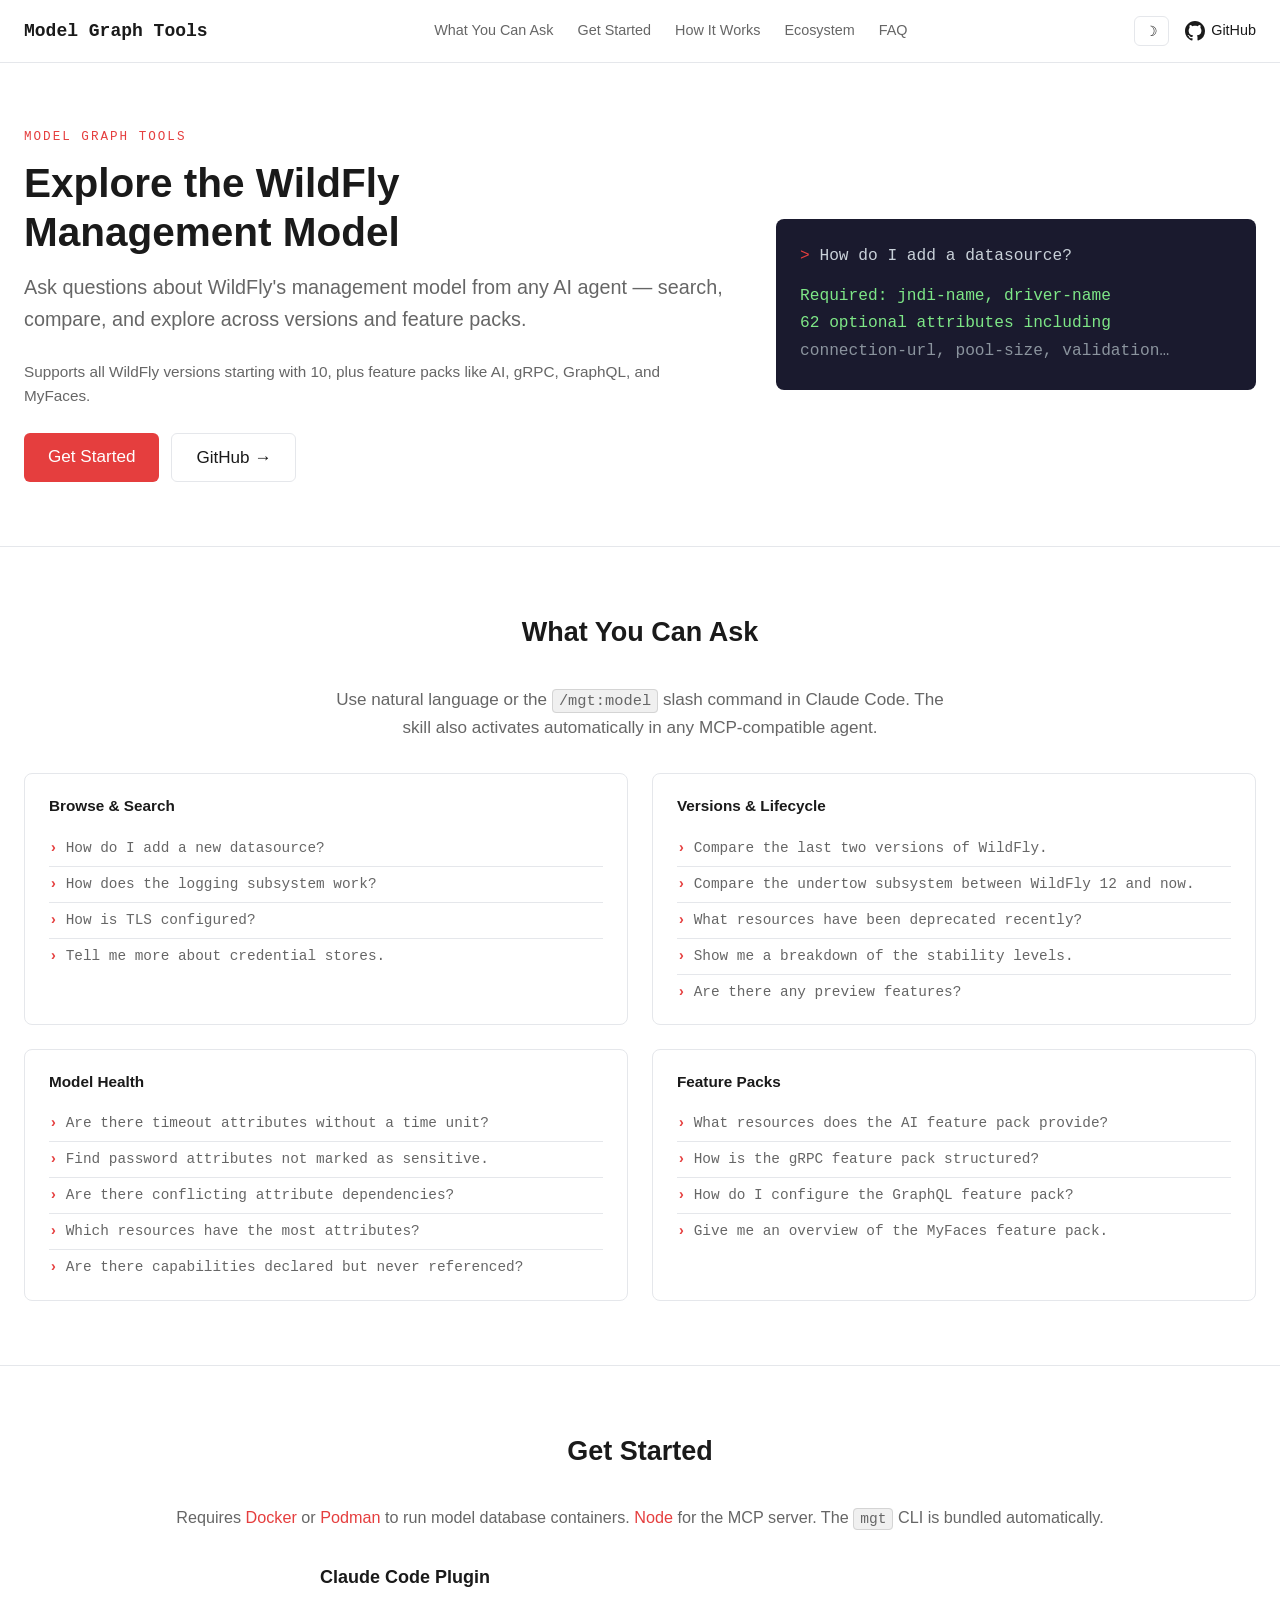
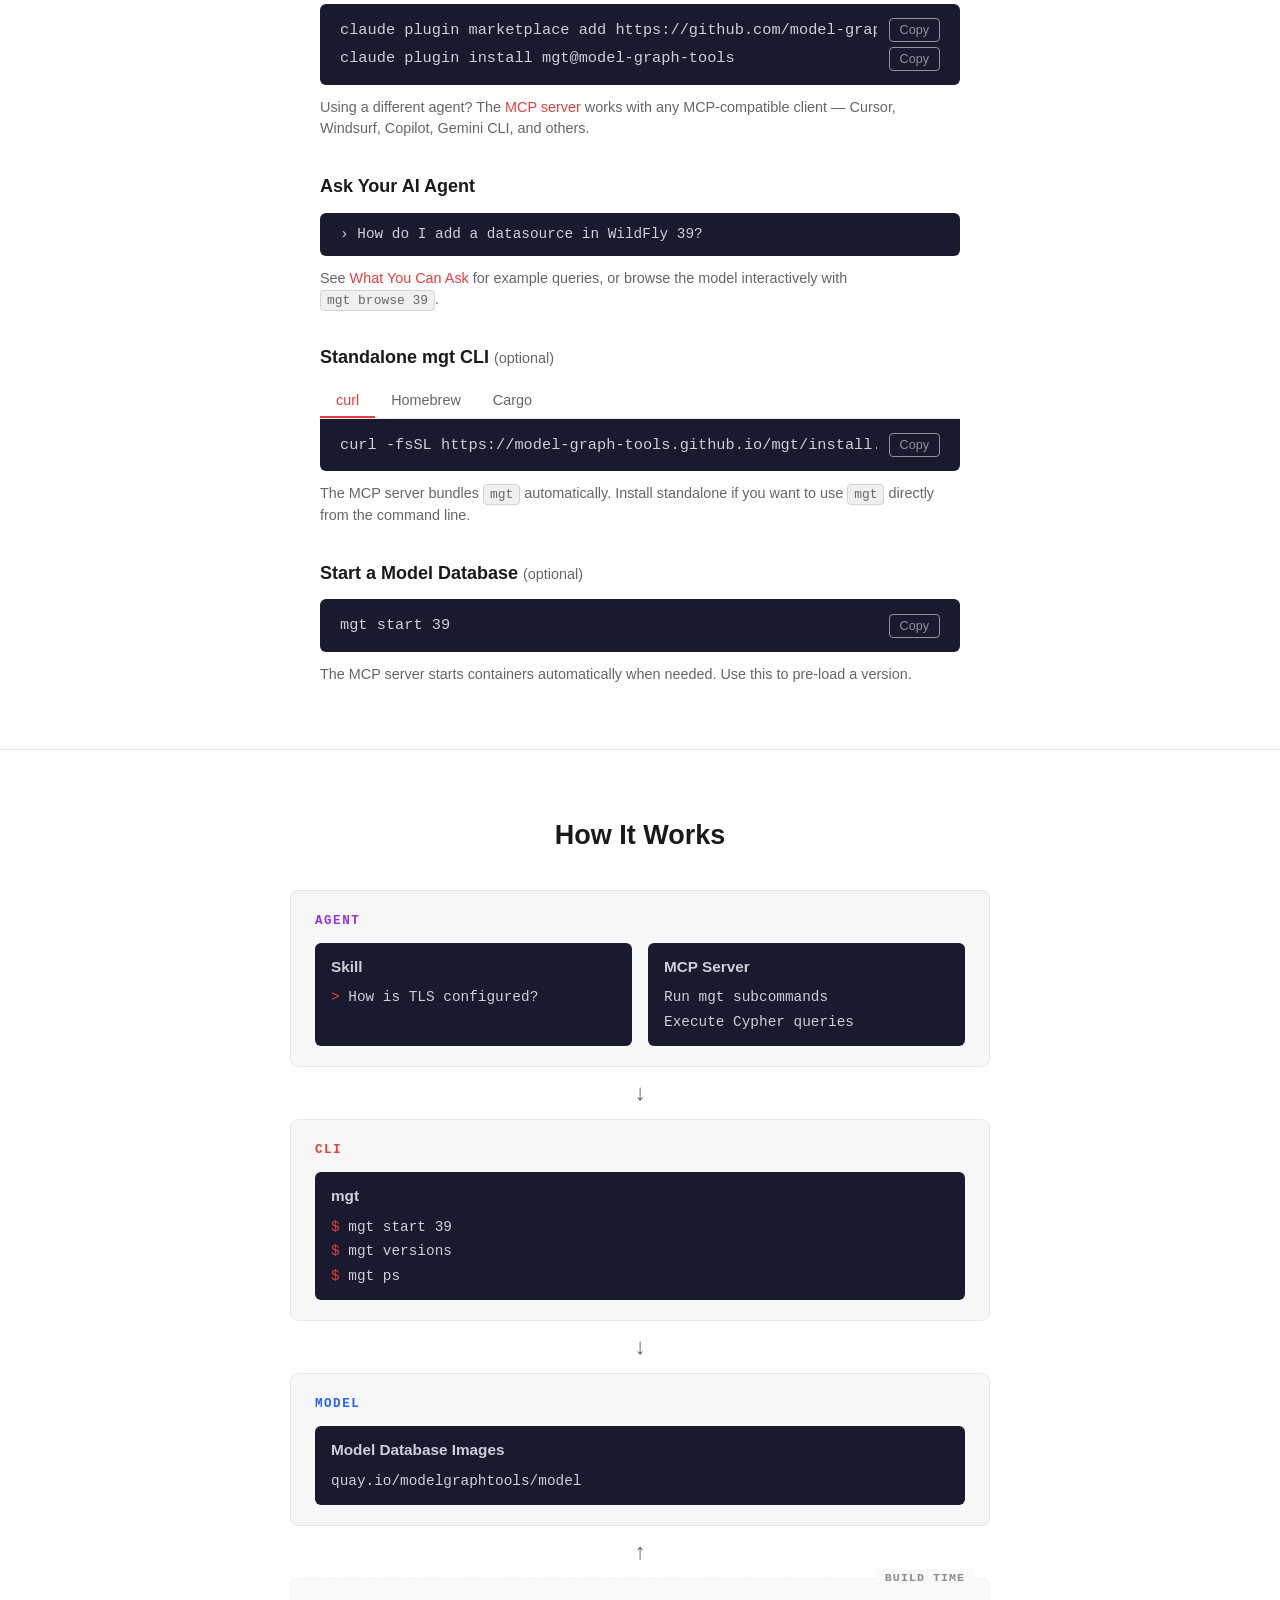
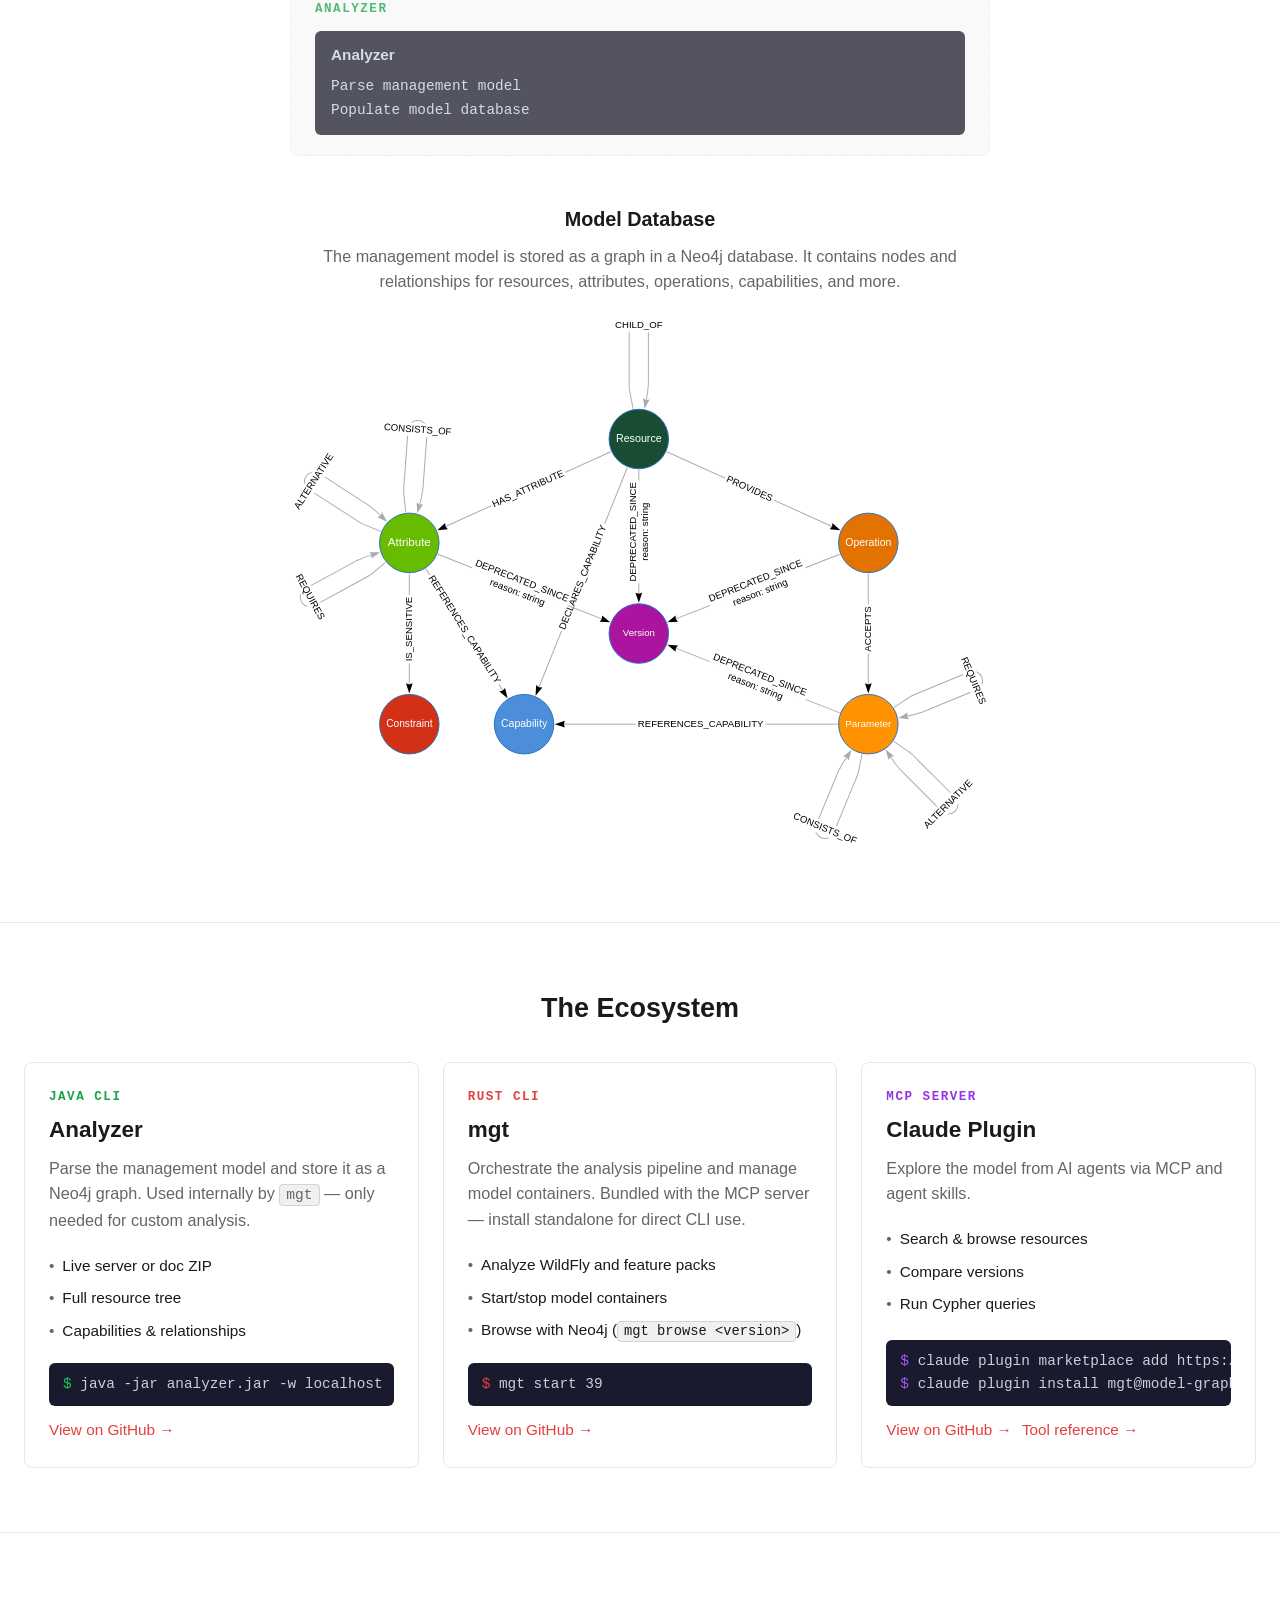
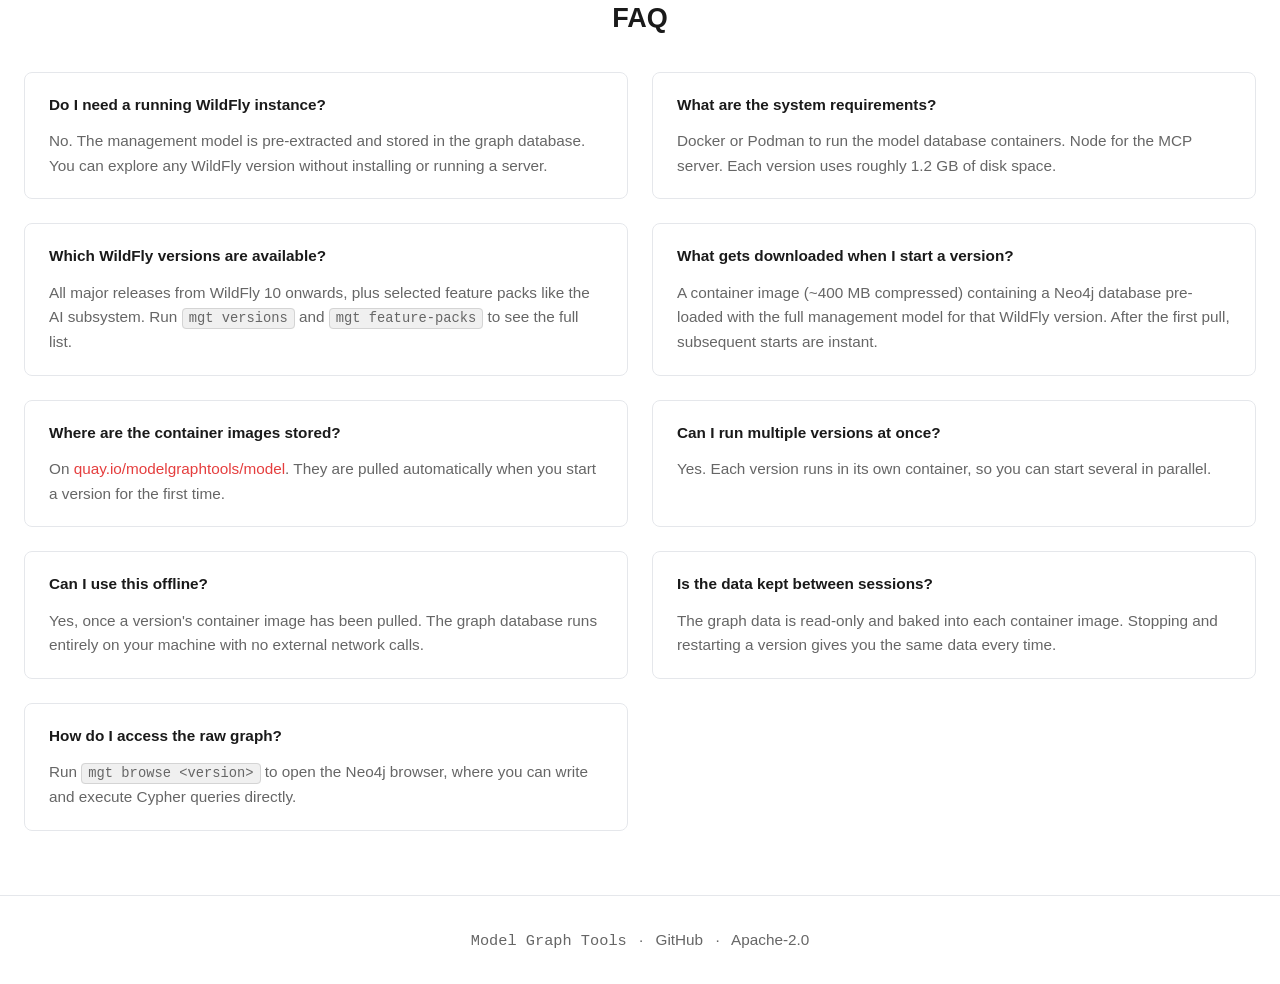
==== commit f8925745: "refactor: reorder sections, add header nav, and fix review findings Reorder page sections for better" ====
--- a/index.html
+++ b/index.html
@@ -21,8 +21,15 @@
     </head>
     <body>
         <a href="#main" class="skip-link">Skip to content</a>
-        <header aria-label="Main navigation">
+        <header>
             <a href="/" class="logo mono">Model Graph Tools</a>
+            <nav class="header-nav" aria-label="Page sections">
+                <a href="#prompts">What You Can Ask</a>
+                <a href="#install">Get Started</a>
+                <a href="#how-it-works">How It Works</a>
+                <a href="#ecosystem">Ecosystem</a>
+                <a href="#faq">FAQ</a>
+            </nav>
             <div class="header-actions">
                 <button class="theme-toggle" id="themeToggle" aria-label="Toggle dark mode">
                     <span id="themeIcon">&#9789;</span>
@@ -63,169 +70,6 @@
                 <div class="hero-answer">Required: jndi-name, driver-name</div>
                 <div class="hero-answer">62 optional attributes including</div>
                 <div class="hero-answer muted">connection-url, pool-size, validation&hellip;</div>
-            </div>
-        </section>
-        <section class="section diagram">
-            <div class="container">
-                <h2 class="section-title">How It Works</h2>
-                <div class="architecture">
-                    <div class="architecture-tier" data-color="purple">
-                        <div class="architecture-tier-label label-mono mono">AGENT</div>
-                        <div class="architecture-tier-content">
-                            <div class="architecture-inner">
-                                <div class="architecture-inner-name">Skill</div>
-                                <div class="architecture-inner-detail mono">
-                                    <span class="prompt">&gt;</span> How is TLS configured?
-                                </div>
-                            </div>
-                            <div class="architecture-inner">
-                                <div class="architecture-inner-name">MCP Server</div>
-                                <div class="architecture-inner-detail mono">
-                                    <div>Run mgt subcommands</div>
-                                    <div>Execute Cypher queries</div>
-                                </div>
-                            </div>
-                        </div>
-                    </div>
-                    <div class="architecture-arrow">&darr;</div>
-                    <div class="architecture-tier" data-color="red">
-                        <div class="architecture-tier-label label-mono mono">CLI</div>
-                        <div class="architecture-tier-content">
-                            <div class="architecture-inner">
-                                <div class="architecture-inner-name">mgt</div>
-                                <div class="architecture-inner-detail mono">
-                                    <div><span class="prompt">$</span> mgt start 39</div>
-                                    <div><span class="prompt">$</span> mgt versions</div>
-                                    <div><span class="prompt">$</span> mgt ps</div>
-                                </div>
-                            </div>
-                        </div>
-                    </div>
-                    <div class="architecture-arrow">&darr;</div>
-                    <div class="architecture-tier" data-color="blue">
-                        <div class="architecture-tier-label label-mono mono">MODEL</div>
-                        <div class="architecture-tier-content">
-                            <div class="architecture-inner">
-                                <div class="architecture-inner-name">Model Database Images</div>
-                                <div class="architecture-inner-detail mono">
-                                    <a href="https://quay.io/repository/modelgraphtools/model" target="_blank">quay.io/modelgraphtools/model</a>
-                                </div>
-                            </div>
-                        </div>
-                    </div>
-                    <div class="architecture-arrow">&uarr;</div>
-                    <div class="architecture-tier dashed" data-color="green">
-                        <span class="architecture-tier-badge mono">BUILD TIME</span>
-                        <div class="architecture-tier-label label-mono mono">ANALYZER</div>
-                        <div class="architecture-tier-content">
-                            <div class="architecture-inner">
-                                <div class="architecture-inner-name">Analyzer</div>
-                                <div class="architecture-inner-detail mono">
-                                    <div>Parse management model</div>
-                                    <div>Populate model database</div>
-                                </div>
-                            </div>
-                        </div>
-                    </div>
-                </div>
-                <div class="schema-container">
-                    <h3 class="schema-title">Model Database</h3>
-                    <p class="schema-caption">
-                        The management model is stored as a graph in a Neo4j database. It contains nodes and relationships for
-                        resources, attributes, operations, capabilities, and more.
-                    </p>
-                    <img
-                        src="schema.svg"
-                        alt="Graph schema showing resource, attribute, operation, capability, and parameter nodes with their relationships"
-                        class="schema-img"
-                    />
-                </div>
-            </div>
-        </section>
-        <section class="section ecosystem">
-            <div class="container">
-                <h2 class="section-title">The Ecosystem</h2>
-                <div class="cards">
-                    <div class="card" data-color="green">
-                        <div class="card-label label-mono mono">JAVA CLI</div>
-                        <div class="card-name">Analyzer</div>
-                        <p class="card-desc">Parse the management model and store it as a Neo4j graph. Used internally by <code>mgt</code> &mdash; only needed for custom analysis.</p>
-                        <ul class="card-features">
-                            <li>Live server or doc ZIP</li>
-                            <li>Full resource tree</li>
-                            <li>Capabilities &amp; relationships</li>
-                        </ul>
-                        <div class="card-terminal mono">
-                            <span class="prompt">$</span> <span class="cmd">java -jar analyzer.jar -w localhost</span>
-                        </div>
-                        <a
-                            href="https://github.com/model-graph-tools/analyzer"
-                            class="card-link"
-                            target="_blank"
-                            rel="noopener"
-                            >View on GitHub &rarr;</a
-                        >
-                    </div>
-                    <div class="card" data-color="red">
-                        <div class="card-label label-mono mono">RUST CLI</div>
-                        <div class="card-name">mgt</div>
-                        <p class="card-desc">Orchestrate the analysis pipeline and manage model containers. Bundled with the MCP server &mdash; install standalone for direct CLI use.</p>
-                        <ul class="card-features">
-                            <li>Analyze WildFly and feature packs</li>
-                            <li>Start/stop model containers</li>
-                            <li>Browse with Neo4j (<code>mgt browse &lt;version&gt;</code>)</li>
-                        </ul>
-                        <div class="card-terminal mono">
-                            <span class="prompt">$</span> <span class="cmd">mgt start 39</span>
-                        </div>
-                        <a
-                            href="https://github.com/model-graph-tools/tooling"
-                            class="card-link"
-                            target="_blank"
-                            rel="noopener"
-                            >View on GitHub &rarr;</a
-                        >
-                    </div>
-                    <div class="card" data-color="purple">
-                        <div class="card-label label-mono mono">MCP SERVER</div>
-                        <div class="card-name">Claude Plugin</div>
-                        <p class="card-desc">Explore the model from AI agents via MCP and agent skills.</p>
-                        <ul class="card-features">
-                            <li>Search &amp; browse resources</li>
-                            <li>Compare versions</li>
-                            <li>Run Cypher queries</li>
-                        </ul>
-                        <div class="card-terminal mono">
-                            <div>
-                                <span class="prompt">$</span>
-                                <span class="cmd"
-                                    >claude plugin marketplace add
-                                    https://github.com/model-graph-tools/claude-plugin</span
-                                >
-                            </div>
-                            <div>
-                                <span class="prompt">$</span>
-                                <span class="cmd">claude plugin install mgt@model-graph-tools</span>
-                            </div>
-                        </div>
-                        <div class="card-links">
-                            <a
-                                href="https://github.com/model-graph-tools/claude-plugin"
-                                class="card-link"
-                                target="_blank"
-                                rel="noopener"
-                                >View on GitHub &rarr;</a
-                            >
-                            <a
-                                href="https://github.com/model-graph-tools/claude-plugin#what-you-can-do"
-                                class="card-link"
-                                target="_blank"
-                                rel="noopener"
-                                >Tool reference &rarr;</a
-                            >
-                        </div>
-                    </div>
-                </div>
             </div>
         </section>
         <section class="section prompts" id="prompts">
@@ -370,7 +214,170 @@
                 </div>
             </div>
         </section>
-        <section class="section faq">
+        <section class="section diagram" id="how-it-works">
+            <div class="container">
+                <h2 class="section-title">How It Works</h2>
+                <div class="architecture">
+                    <div class="architecture-tier" data-color="purple">
+                        <div class="architecture-tier-label label-mono mono">AGENT</div>
+                        <div class="architecture-tier-content">
+                            <div class="architecture-inner">
+                                <div class="architecture-inner-name">Skill</div>
+                                <div class="architecture-inner-detail mono">
+                                    <span class="prompt">&gt;</span> How is TLS configured?
+                                </div>
+                            </div>
+                            <div class="architecture-inner">
+                                <div class="architecture-inner-name">MCP Server</div>
+                                <div class="architecture-inner-detail mono">
+                                    <div>Run mgt subcommands</div>
+                                    <div>Execute Cypher queries</div>
+                                </div>
+                            </div>
+                        </div>
+                    </div>
+                    <div class="architecture-arrow">&darr;</div>
+                    <div class="architecture-tier" data-color="red">
+                        <div class="architecture-tier-label label-mono mono">CLI</div>
+                        <div class="architecture-tier-content">
+                            <div class="architecture-inner">
+                                <div class="architecture-inner-name">mgt</div>
+                                <div class="architecture-inner-detail mono">
+                                    <div><span class="prompt">$</span> mgt start 39</div>
+                                    <div><span class="prompt">$</span> mgt versions</div>
+                                    <div><span class="prompt">$</span> mgt ps</div>
+                                </div>
+                            </div>
+                        </div>
+                    </div>
+                    <div class="architecture-arrow">&darr;</div>
+                    <div class="architecture-tier" data-color="blue">
+                        <div class="architecture-tier-label label-mono mono">MODEL</div>
+                        <div class="architecture-tier-content">
+                            <div class="architecture-inner">
+                                <div class="architecture-inner-name">Model Database Images</div>
+                                <div class="architecture-inner-detail mono">
+                                    <a href="https://quay.io/repository/modelgraphtools/model" target="_blank" rel="noopener">quay.io/modelgraphtools/model</a>
+                                </div>
+                            </div>
+                        </div>
+                    </div>
+                    <div class="architecture-arrow">&uarr;</div>
+                    <div class="architecture-tier dashed" data-color="green">
+                        <span class="architecture-tier-badge mono">BUILD TIME</span>
+                        <div class="architecture-tier-label label-mono mono">ANALYZER</div>
+                        <div class="architecture-tier-content">
+                            <div class="architecture-inner">
+                                <div class="architecture-inner-name">Analyzer</div>
+                                <div class="architecture-inner-detail mono">
+                                    <div>Parse management model</div>
+                                    <div>Populate model database</div>
+                                </div>
+                            </div>
+                        </div>
+                    </div>
+                </div>
+                <div class="schema-container">
+                    <h3 class="schema-title">Model Database</h3>
+                    <p class="schema-caption">
+                        The management model is stored as a graph in a Neo4j database. It contains nodes and relationships for
+                        resources, attributes, operations, capabilities, and more.
+                    </p>
+                    <img
+                        src="schema.svg"
+                        alt="Graph schema showing resource, attribute, operation, capability, and parameter nodes with their relationships"
+                        class="schema-img"
+                    />
+                </div>
+            </div>
+        </section>
+        <section class="section ecosystem" id="ecosystem">
+            <div class="container">
+                <h2 class="section-title">The Ecosystem</h2>
+                <div class="cards">
+                    <div class="card" data-color="green">
+                        <div class="card-label label-mono mono">JAVA CLI</div>
+                        <div class="card-name">Analyzer</div>
+                        <p class="card-desc">Parse the management model and store it as a Neo4j graph. Used internally by <code>mgt</code> &mdash; only needed for custom analysis.</p>
+                        <ul class="card-features">
+                            <li>Live server or doc ZIP</li>
+                            <li>Full resource tree</li>
+                            <li>Capabilities &amp; relationships</li>
+                        </ul>
+                        <div class="card-terminal mono">
+                            <span class="prompt">$</span> <span class="cmd">java -jar analyzer.jar -w localhost</span>
+                        </div>
+                        <a
+                            href="https://github.com/model-graph-tools/analyzer"
+                            class="card-link"
+                            target="_blank"
+                            rel="noopener"
+                            >View on GitHub &rarr;</a
+                        >
+                    </div>
+                    <div class="card" data-color="red">
+                        <div class="card-label label-mono mono">RUST CLI</div>
+                        <div class="card-name">mgt</div>
+                        <p class="card-desc">Orchestrate the analysis pipeline and manage model containers. Bundled with the MCP server &mdash; install standalone for direct CLI use.</p>
+                        <ul class="card-features">
+                            <li>Analyze WildFly and feature packs</li>
+                            <li>Start/stop model containers</li>
+                            <li>Browse with Neo4j (<code>mgt browse &lt;version&gt;</code>)</li>
+                        </ul>
+                        <div class="card-terminal mono">
+                            <span class="prompt">$</span> <span class="cmd">mgt start 39</span>
+                        </div>
+                        <a
+                            href="https://github.com/model-graph-tools/tooling"
+                            class="card-link"
+                            target="_blank"
+                            rel="noopener"
+                            >View on GitHub &rarr;</a
+                        >
+                    </div>
+                    <div class="card" data-color="purple">
+                        <div class="card-label label-mono mono">MCP SERVER</div>
+                        <div class="card-name">Claude Plugin</div>
+                        <p class="card-desc">Explore the model from AI agents via MCP and agent skills.</p>
+                        <ul class="card-features">
+                            <li>Search &amp; browse resources</li>
+                            <li>Compare versions</li>
+                            <li>Run Cypher queries</li>
+                        </ul>
+                        <div class="card-terminal mono">
+                            <div>
+                                <span class="prompt">$</span>
+                                <span class="cmd"
+                                    >claude plugin marketplace add
+                                    https://github.com/model-graph-tools/claude-plugin</span
+                                >
+                            </div>
+                            <div>
+                                <span class="prompt">$</span>
+                                <span class="cmd">claude plugin install mgt@model-graph-tools</span>
+                            </div>
+                        </div>
+                        <div class="card-links">
+                            <a
+                                href="https://github.com/model-graph-tools/claude-plugin"
+                                class="card-link"
+                                target="_blank"
+                                rel="noopener"
+                                >View on GitHub &rarr;</a
+                            >
+                            <a
+                                href="https://github.com/model-graph-tools/claude-plugin#what-you-can-do"
+                                class="card-link"
+                                target="_blank"
+                                rel="noopener"
+                                >Tool reference &rarr;</a
+                            >
+                        </div>
+                    </div>
+                </div>
+            </div>
+        </section>
+        <section class="section faq" id="faq">
             <div class="container">
                 <h2 class="section-title">FAQ</h2>
                 <div class="content-grid">
--- a/styles.css
+++ b/styles.css
@@ -62,7 +62,13 @@
 
     /* Layout */
     --max-width: 1280px;
-}
+    --header-height: 60px;
+}
+
+/* [data-theme="dark"] and the @media fallback intentionally duplicate
+   the same overrides: one handles the explicit toggle, the other the
+   system-preference default. Without a preprocessor there is no clean
+   way to share them — tracked for consolidation. */
 
 [data-theme="dark"] {
     --bg: #0d1117;
@@ -110,6 +116,7 @@
 
 html {
     font-size: var(--font-size-base);
+    scroll-behavior: smooth;
 }
 
 *,
@@ -134,7 +141,7 @@
     font-size: 0.9em;
     background: var(--code-bg);
     border: 1px solid var(--code-border);
-    border-radius: 4px;
+    border-radius: var(--radius-sm);
     padding: 2px 6px;
     white-space: nowrap;
 }
@@ -200,13 +207,14 @@
 .section {
     padding: var(--space-4xl) 0;
     border-top: 1px solid var(--border);
+    scroll-margin-top: var(--header-height);
 }
 
 .section-title {
     font-size: 1.5rem;
     font-weight: 700;
     text-align: center;
-    margin-bottom: 2rem;
+    margin-bottom: var(--space-2xl);
 }
 
 .section a:not(.btn) {
@@ -239,6 +247,23 @@
     font-weight: 700;
     color: var(--text);
     text-decoration: none;
+}
+
+.header-nav {
+    display: flex;
+    align-items: center;
+    gap: var(--space-xl);
+}
+
+.header-nav a {
+    color: var(--text-secondary);
+    text-decoration: none;
+    font-size: var(--font-sm);
+    transition: color 0.2s;
+}
+
+.header-nav a:hover {
+    color: var(--accent);
 }
 
 .header-actions {
@@ -306,7 +331,7 @@
 }
 
 .hero-subtitle {
-    font-size: 1.1rem; /* unique size, no token */
+    font-size: 1.1rem;
     color: var(--text-secondary);
     margin-bottom: var(--space-xl);
 }
@@ -391,204 +416,14 @@
 }
 
 /* ──────────────────────────────────────
-   Architecture diagram
-   ────────────────────────────────────── */
-
-.architecture {
-    display: flex;
-    flex-direction: column;
-    align-items: center;
-    max-width: 700px;
-    margin: 0 auto 3rem;
-}
-
-.architecture-tier {
-    width: 100%;
-    border: 1px solid var(--border);
-    border-radius: var(--radius-lg);
-    padding: var(--space-lg-xl) var(--space-xl);
-    background: var(--bg-secondary);
-}
-
-.architecture-tier-label {
-    margin-bottom: var(--space-md);
-    color: var(--tier-color);
-}
-
-.architecture-tier-content {
-    display: flex;
-    gap: var(--space-lg);
-}
-
-.architecture-inner {
-    flex: 1;
-    background: var(--terminal-bg);
-    border-radius: var(--radius-md);
-    padding: var(--space-md) var(--space-lg);
-    min-width: 0;
-}
-
-.architecture-inner-name {
-    font-size: var(--font-base);
-    font-weight: 600;
-    margin-bottom: var(--space-xs-sm);
-    color: var(--terminal-text);
-}
-
-.architecture-inner-detail {
-    font-size: var(--font-sm);
-    color: var(--terminal-text);
-    line-height: 1.7;
-
-    a:not(.btn) {
-        color: var(--terminal-text);
-        text-decoration: none;
-
-        &:hover {
-            text-decoration: underline;
-        }
-    }
-}
-
-.architecture-arrow {
-    color: var(--text-secondary);
-    font-size: 1.25rem;
-    padding: var(--space-sm) 0;
-}
-
-.architecture-tier.dashed {
-    border-style: dashed;
-    opacity: 0.75;
-    position: relative;
-}
-
-.architecture-tier-badge {
-    position: absolute;
-    top: -10px;
-    right: var(--space-lg);
-    background: var(--bg-secondary);
-    padding: 0 var(--space-sm);
-    font-size: var(--font-2xs);
-    letter-spacing: 1px;
-    color: var(--text-secondary);
-    font-weight: 600;
-}
-
-/* ──────────────────────────────────────
-   Graph schema
-   ────────────────────────────────────── */
-
-.schema-container {
-    text-align: center;
-    max-width: 700px;
-    margin: 0 auto;
-}
-
-.schema-title {
-    font-size: 1.1rem;
-    font-weight: 600;
-    margin-bottom: 0.5rem;
-}
-
-.schema-caption {
-    font-size: var(--font-md);
-    color: var(--text-secondary);
-    margin-bottom: 1.5rem;
-}
-
-.schema-img {
-    max-width: 100%;
-    height: auto;
-}
-
-[data-theme="dark"] .schema-img {
-    filter: invert(0.85) hue-rotate(180deg) saturate(1.2);
-}
-
-/* ──────────────────────────────────────
-   Ecosystem cards
-   ────────────────────────────────────── */
-
-.cards {
-    display: flex;
-    gap: var(--space-xl);
-}
-
-.card {
-    flex: 1;
-    min-width: 0;
-    border: 1px solid var(--border);
-    border-radius: var(--radius-lg);
-    padding: var(--space-xl);
-    display: flex;
-    flex-direction: column;
-}
-
-.card-label {
-    margin-bottom: var(--space-xs);
-    color: var(--tier-color);
-}
-
-.card-name {
-    font-size: 1.25rem;
-    font-weight: 700;
-    margin-bottom: var(--space-sm);
-}
-
-.card-desc {
-    font-size: var(--font-md);
-    color: var(--text-secondary);
-    margin-bottom: var(--space-lg);
-}
-
-.card-features {
-    list-style: none;
-    margin-bottom: var(--space-lg);
-    flex: 1;
-}
-
-.card-features li {
-    font-size: var(--font-base);
-    padding: var(--space-xs) 0;
-    color: var(--text);
-}
-
-.card-features li::before {
-    content: "\2022";
-    color: var(--text-secondary);
-    margin-right: var(--space-sm);
-}
-
-.card-terminal {
-    background: var(--terminal-bg);
-    border-radius: var(--radius-md);
-    padding: var(--space-sm-md) var(--space-md-lg);
-    font-size: var(--font-sm);
-    margin-bottom: var(--space-md);
-    overflow-x: auto;
-    white-space: nowrap;
-}
-
-.card-terminal .prompt { color: var(--tier-color-bright); }
-
-.card-links {
-    display: flex;
-    gap: var(--space-sm-md);
-}
-
-.card-link {
-    font-size: var(--font-base);
-}
-
-/* ──────────────────────────────────────
-   Prompts
+   Prompts & shared content grid
    ────────────────────────────────────── */
 
 .prompts-subtitle {
     text-align: center;
     color: var(--text-secondary);
     font-size: var(--font-lg);
-    margin-bottom: 2rem;
+    margin-bottom: var(--space-2xl);
     max-width: 640px;
     margin-left: auto;
     margin-right: auto;
@@ -646,7 +481,6 @@
     line-height: 1.6;
 }
 
-
 /* ──────────────────────────────────────
    Install
    ────────────────────────────────────── */
@@ -660,11 +494,9 @@
 }
 
 .install-group {
-    flex: 1;
     min-width: 0;
     display: flex;
     flex-direction: column;
-    justify-content: space-between;
 }
 
 .install-group-title {
@@ -689,7 +521,6 @@
 
 .next-steps-example {
     font-size: var(--font-sm);
-    color: var(--text-secondary);
     padding: var(--space-sm-md) var(--space-lg-xl);
     background: var(--terminal-bg);
     border-radius: var(--radius-md);
@@ -707,6 +538,9 @@
     color: var(--text-secondary);
 }
 
+/* ──────────────────────────────────────
+   Tabs
+   ────────────────────────────────────── */
 
 .tabs {
     display: flex;
@@ -812,6 +646,196 @@
 }
 
 /* ──────────────────────────────────────
+   Architecture diagram
+   ────────────────────────────────────── */
+
+.architecture {
+    display: flex;
+    flex-direction: column;
+    align-items: center;
+    max-width: 700px;
+    margin: 0 auto var(--space-3xl);
+}
+
+.architecture-tier {
+    width: 100%;
+    border: 1px solid var(--border);
+    border-radius: var(--radius-lg);
+    padding: var(--space-lg-xl) var(--space-xl);
+    background: var(--bg-secondary);
+}
+
+.architecture-tier-label {
+    margin-bottom: var(--space-md);
+    color: var(--tier-color);
+}
+
+.architecture-tier-content {
+    display: flex;
+    gap: var(--space-lg);
+}
+
+.architecture-inner {
+    flex: 1;
+    background: var(--terminal-bg);
+    border-radius: var(--radius-md);
+    padding: var(--space-md) var(--space-lg);
+    min-width: 0;
+}
+
+.architecture-inner-name {
+    font-size: var(--font-base);
+    font-weight: 600;
+    margin-bottom: var(--space-xs-sm);
+    color: var(--terminal-text);
+}
+
+.architecture-inner-detail {
+    font-size: var(--font-sm);
+    color: var(--terminal-text);
+    line-height: 1.7;
+}
+
+.architecture-inner-detail a:not(.btn) {
+    color: var(--terminal-text);
+    text-decoration: none;
+}
+
+.architecture-inner-detail a:not(.btn):hover {
+    text-decoration: underline;
+}
+
+.architecture-arrow {
+    color: var(--text-secondary);
+    font-size: 1.25rem;
+    padding: var(--space-sm) 0;
+}
+
+.architecture-tier.dashed {
+    border-style: dashed;
+    opacity: 0.75;
+    position: relative;
+}
+
+.architecture-tier-badge {
+    position: absolute;
+    top: -10px;
+    right: var(--space-lg);
+    background: var(--bg-secondary);
+    padding: 0 var(--space-sm);
+    font-size: var(--font-2xs);
+    letter-spacing: 1px;
+    color: var(--text-secondary);
+    font-weight: 600;
+}
+
+/* ──────────────────────────────────────
+   Graph schema
+   ────────────────────────────────────── */
+
+.schema-container {
+    text-align: center;
+    max-width: 700px;
+    margin: 0 auto;
+}
+
+.schema-title {
+    font-size: 1.1rem;
+    font-weight: 600;
+    margin-bottom: var(--space-sm);
+}
+
+.schema-caption {
+    font-size: var(--font-md);
+    color: var(--text-secondary);
+    margin-bottom: var(--space-xl);
+}
+
+.schema-img {
+    max-width: 100%;
+    height: auto;
+}
+
+[data-theme="dark"] .schema-img {
+    filter: invert(0.85) hue-rotate(180deg) saturate(1.2);
+}
+
+/* ──────────────────────────────────────
+   Ecosystem cards
+   ────────────────────────────────────── */
+
+.cards {
+    display: flex;
+    gap: var(--space-xl);
+}
+
+.card {
+    flex: 1;
+    min-width: 0;
+    border: 1px solid var(--border);
+    border-radius: var(--radius-lg);
+    padding: var(--space-xl);
+    display: flex;
+    flex-direction: column;
+}
+
+.card-label {
+    margin-bottom: var(--space-xs);
+    color: var(--tier-color);
+}
+
+.card-name {
+    font-size: 1.25rem;
+    font-weight: 700;
+    margin-bottom: var(--space-sm);
+}
+
+.card-desc {
+    font-size: var(--font-md);
+    color: var(--text-secondary);
+    margin-bottom: var(--space-lg);
+}
+
+.card-features {
+    list-style: none;
+    margin-bottom: var(--space-lg);
+    flex: 1;
+}
+
+.card-features li {
+    font-size: var(--font-base);
+    padding: var(--space-xs) 0;
+    color: var(--text);
+}
+
+.card-features li::before {
+    content: "\2022";
+    color: var(--text-secondary);
+    margin-right: var(--space-sm);
+}
+
+.card-terminal {
+    background: var(--terminal-bg);
+    border-radius: var(--radius-md);
+    padding: var(--space-sm-md) var(--space-md-lg);
+    font-size: var(--font-sm);
+    margin-bottom: var(--space-md);
+    overflow-x: auto;
+    white-space: nowrap;
+}
+
+.card-terminal .prompt { color: var(--tier-color-bright); }
+
+.card-links {
+    display: flex;
+    gap: var(--space-sm-md);
+}
+
+.card-link {
+    font-size: var(--font-base);
+}
+
+/* ──────────────────────────────────────
    Footer
    ────────────────────────────────────── */
 
@@ -837,6 +861,22 @@
 }
 
 /* ──────────────────────────────────────
+   Focus styles (keyboard navigation)
+   ────────────────────────────────────── */
+
+.header-nav a:focus-visible,
+.btn:focus-visible,
+.card-link:focus-visible,
+.github-link:focus-visible,
+.tab:focus-visible,
+.theme-toggle:focus-visible,
+.copy-btn:focus-visible,
+footer a:focus-visible {
+    outline: 2px solid var(--accent);
+    outline-offset: 2px;
+}
+
+/* ──────────────────────────────────────
    Responsive: tablet (≤ 1280px)
    ────────────────────────────────────── */
 
@@ -854,6 +894,10 @@
 @media (max-width: 768px) {
     :root {
         --font-size-base: 16px;
+    }
+
+    .header-nav {
+        display: none;
     }
 
     .hero {
@@ -877,7 +921,15 @@
     }
 
     .schema-caption {
-        display: none;
+        position: absolute;
+        width: 1px;
+        height: 1px;
+        padding: 0;
+        margin: -1px;
+        overflow: hidden;
+        clip: rect(0, 0, 0, 0);
+        white-space: nowrap;
+        border: 0;
     }
 
     .cards {
@@ -887,5 +939,20 @@
     .content-grid {
         grid-template-columns: 1fr;
     }
-
-}
+}
+
+/* ──────────────────────────────────────
+   Reduced motion
+   ────────────────────────────────────── */
+
+@media (prefers-reduced-motion: reduce) {
+    html {
+        scroll-behavior: auto;
+    }
+
+    *,
+    *::before,
+    *::after {
+        transition-duration: 0.01ms !important;
+    }
+}
